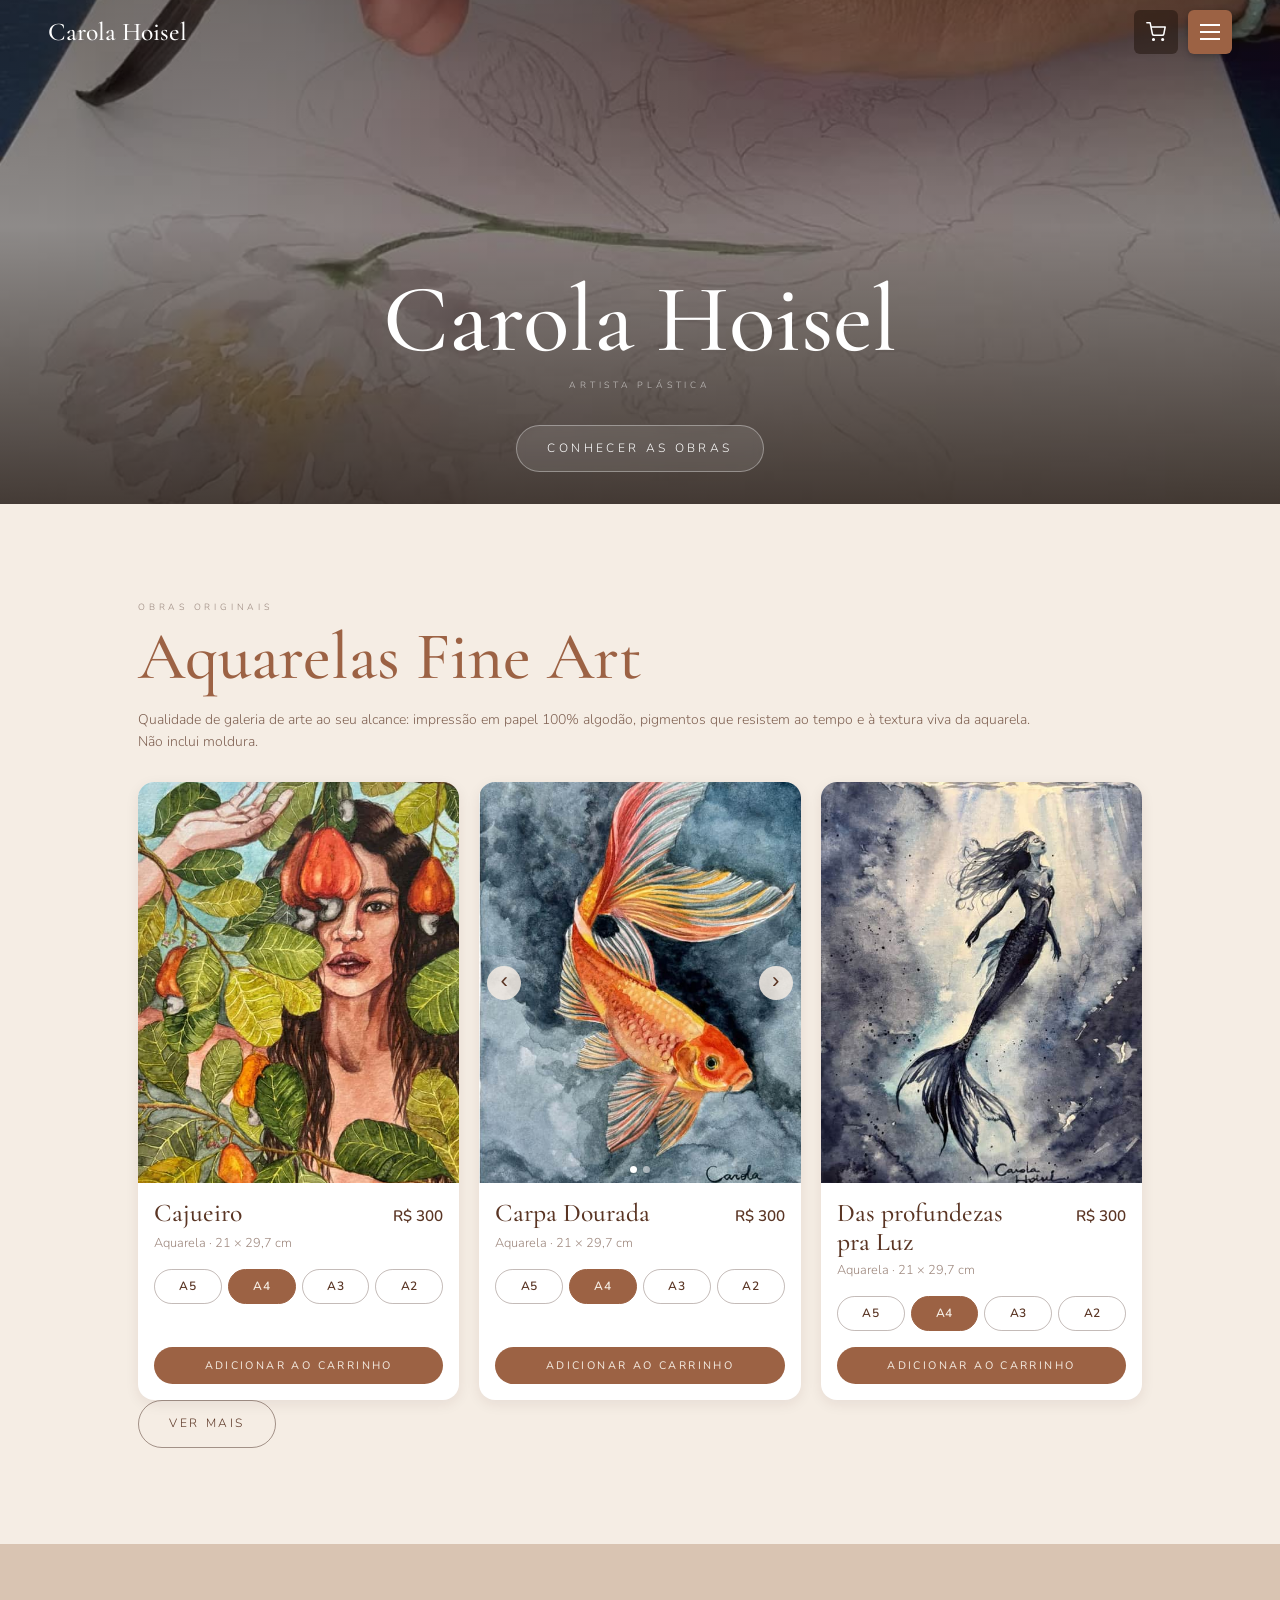
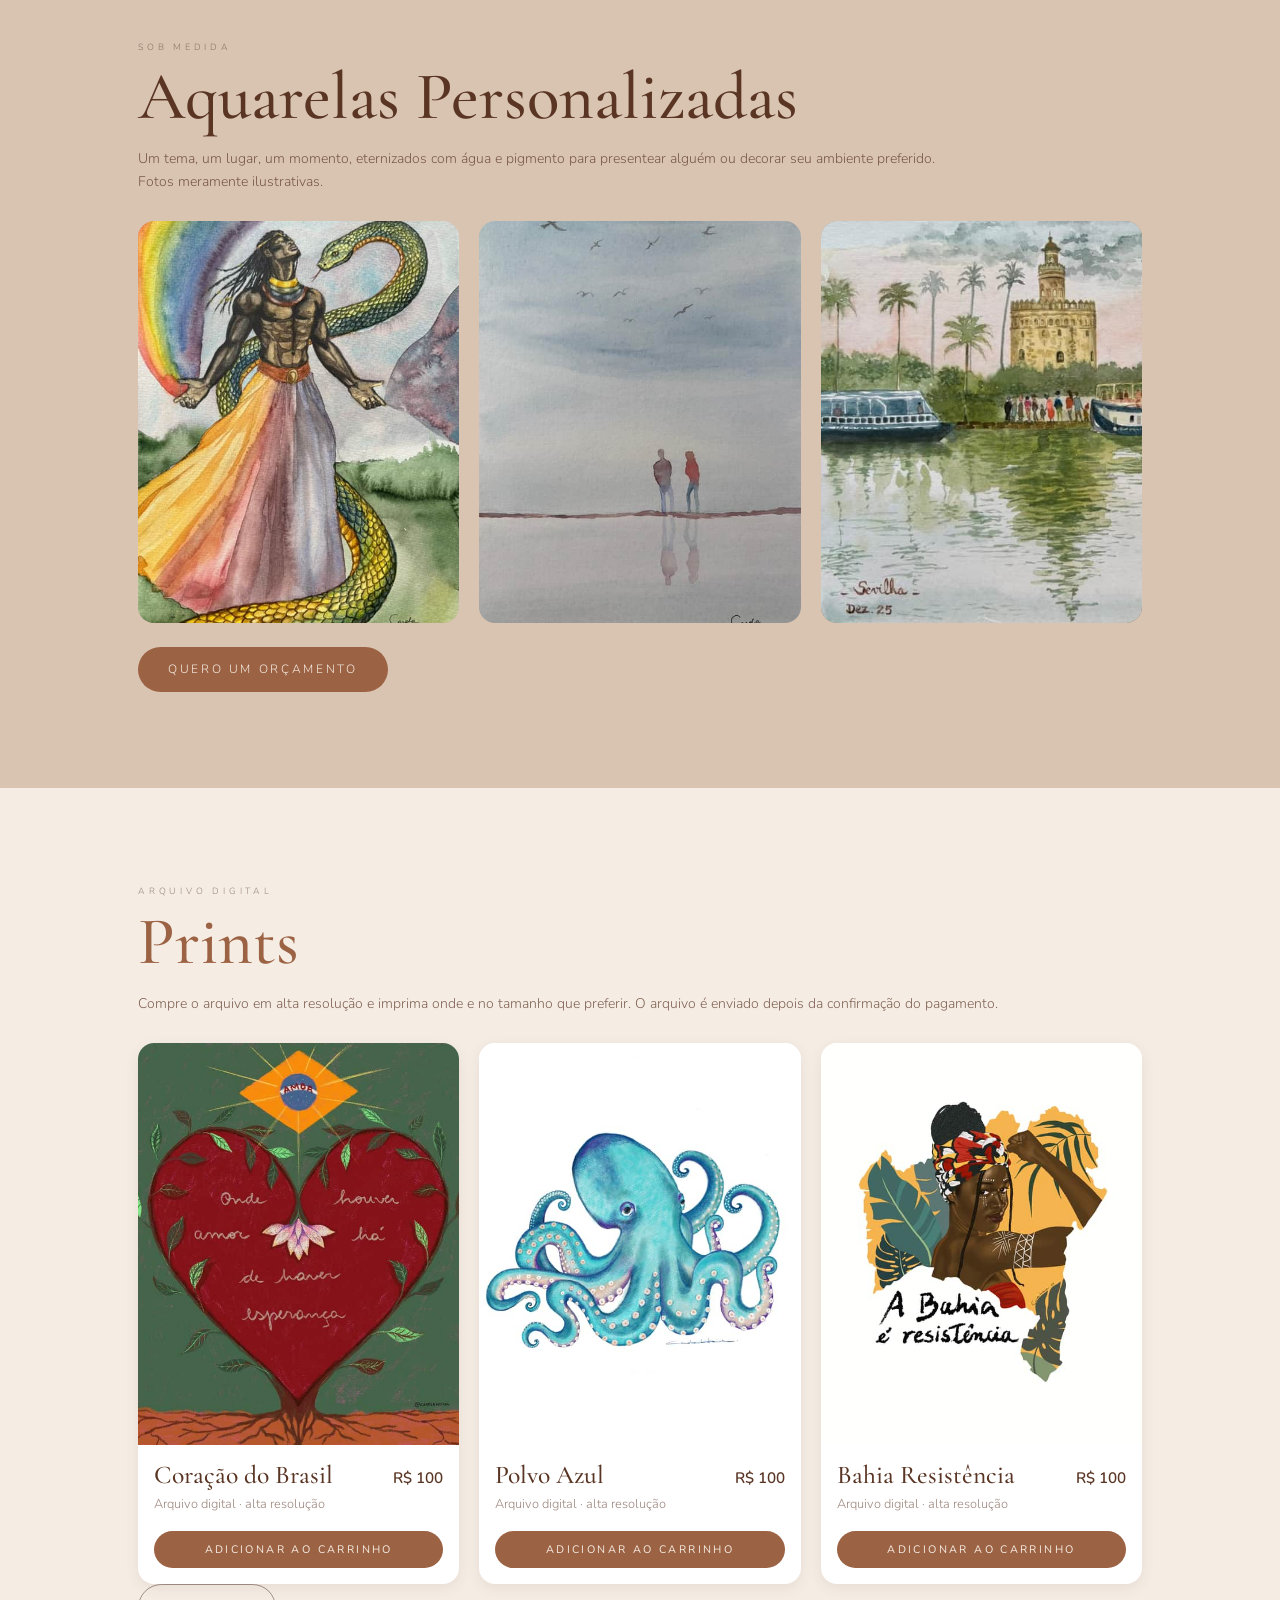
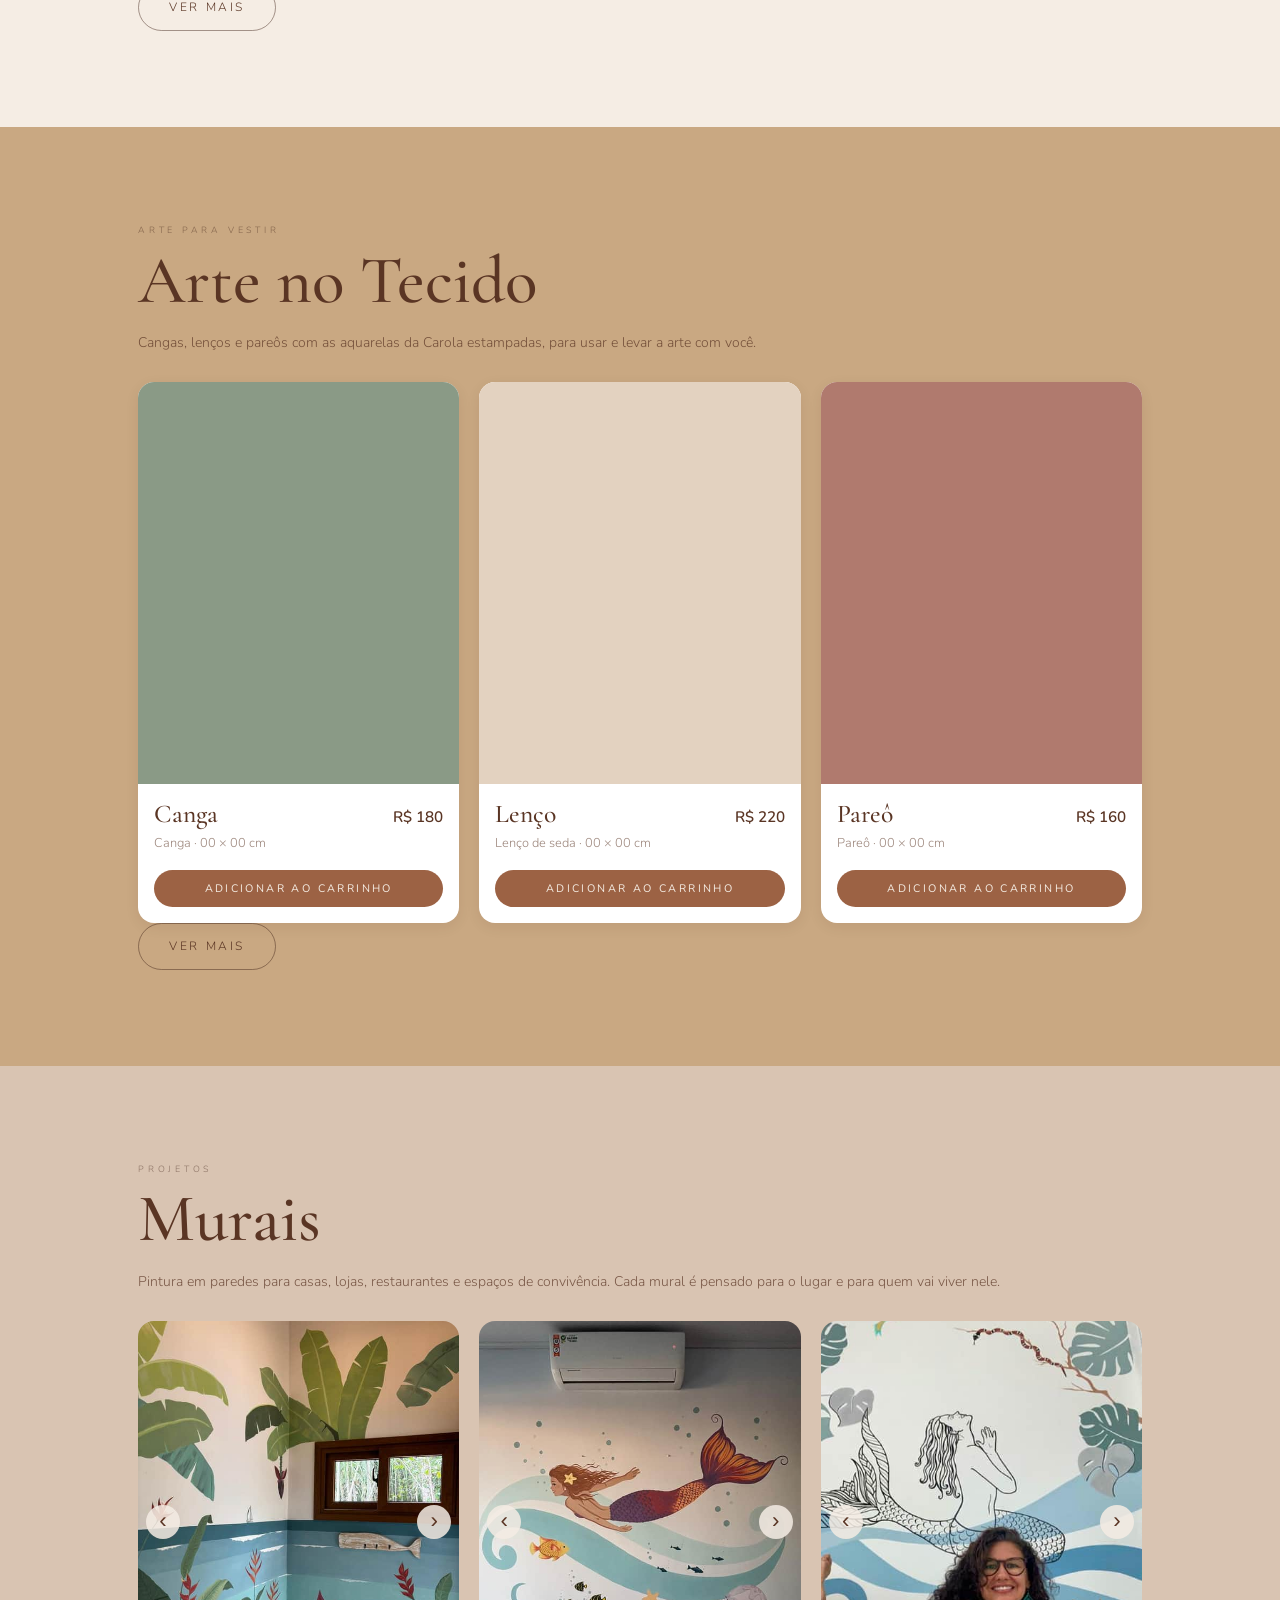
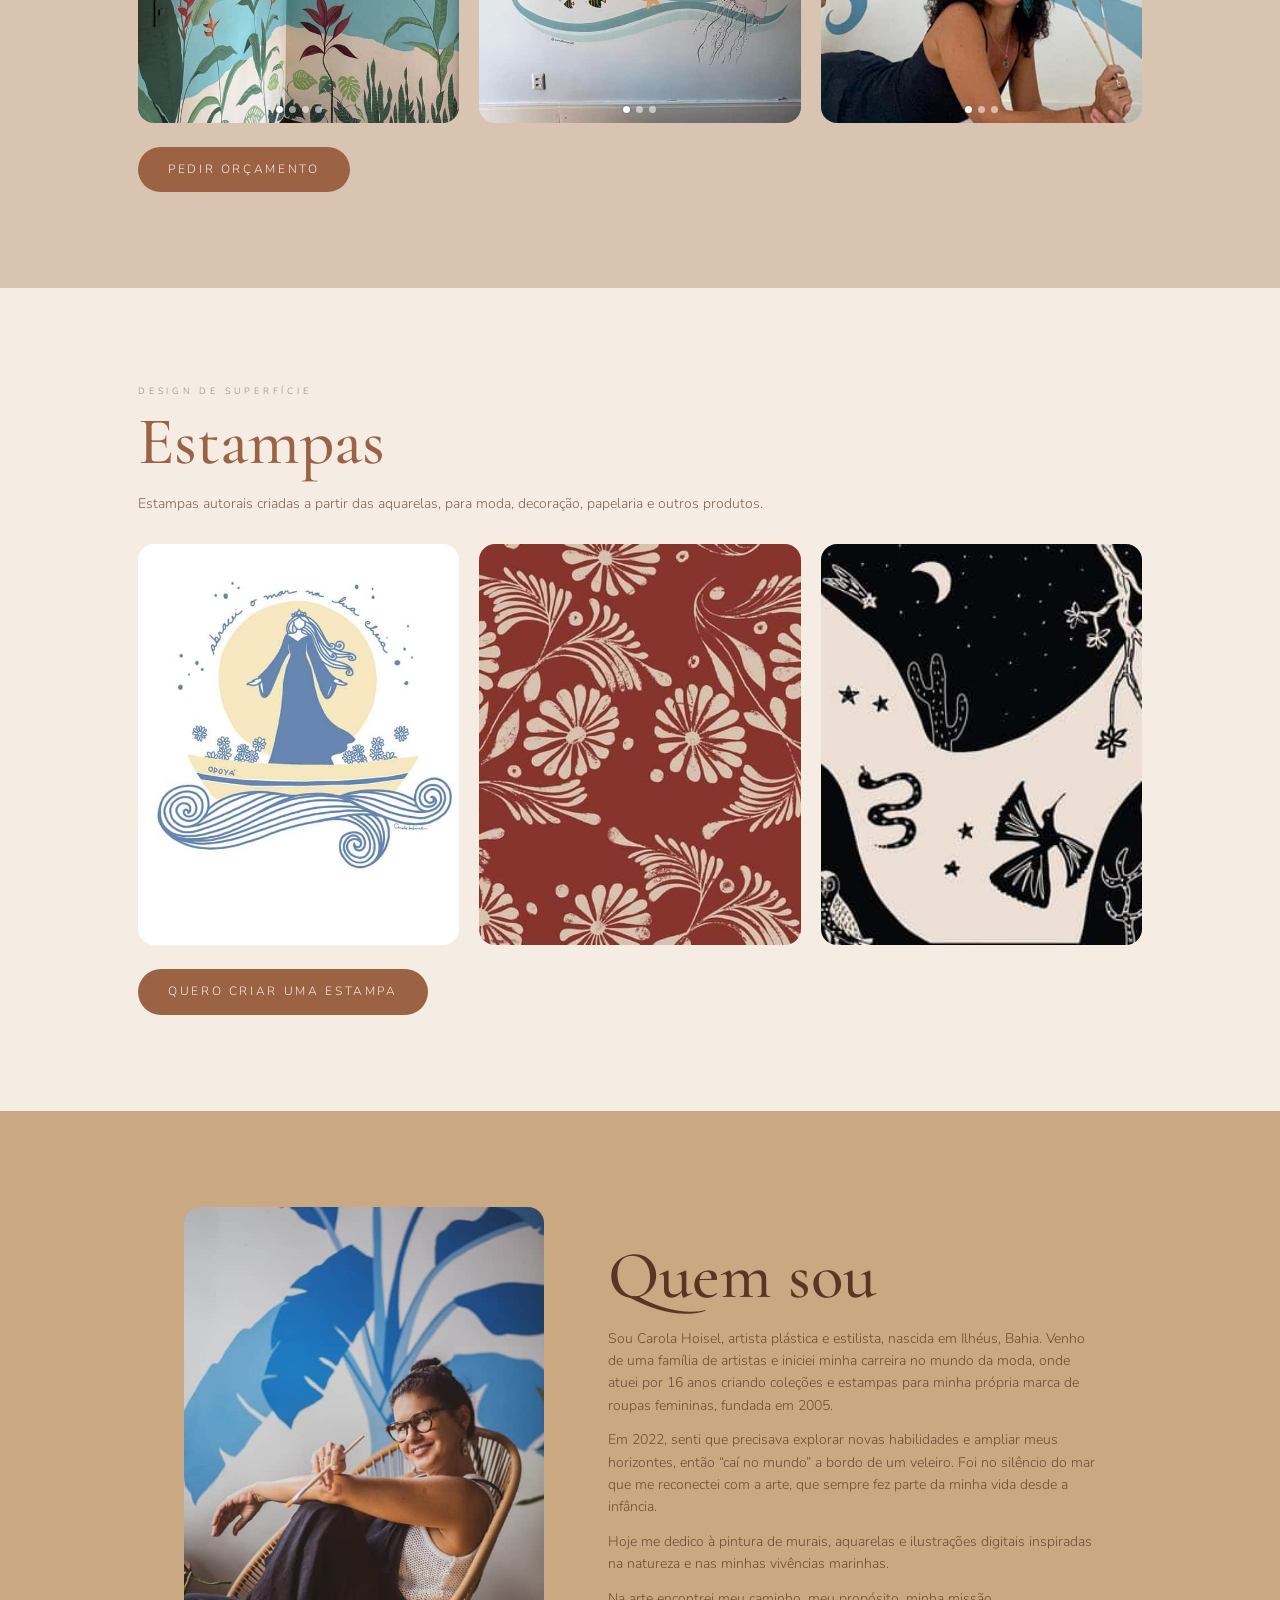
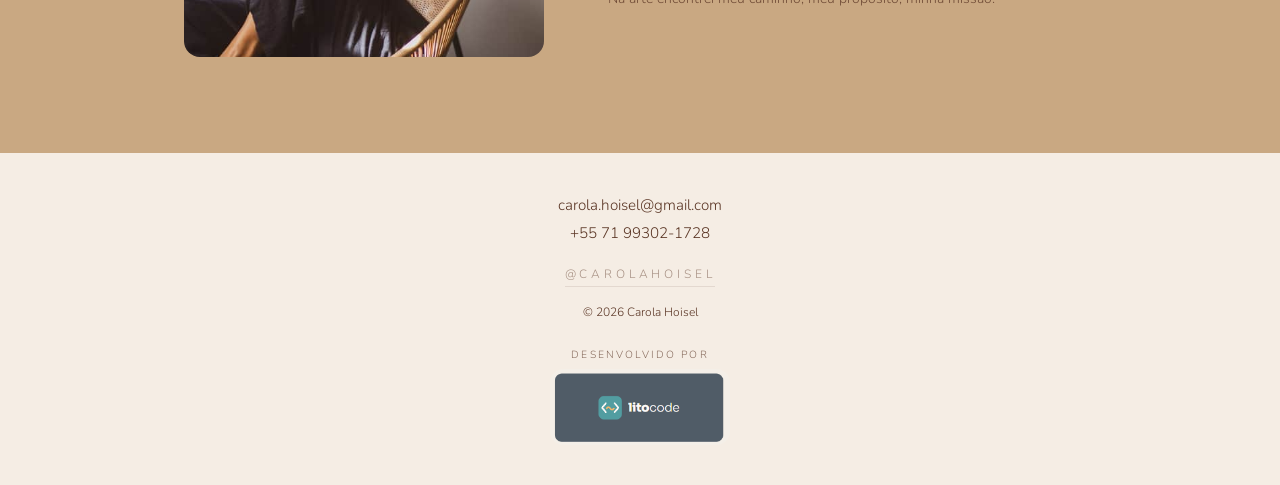
==== index.html @ 0b14793f "Vídeo dos murais amplia ao clicar Co-Authored-By: Claude Sonnet 5.5 <noreply@anthropic.com>" ====
<!doctype html>
<html lang="pt-BR">

<head>
  <meta charset="utf-8">
  <meta name="viewport" content="width=device-width, initial-scale=1">
  <title>Carola Hoisel — Artista</title>
  <meta name="description" content="Carola Hoisel, artista. Obras e arte sob medida.">
  <link rel="preconnect" href="https://fonts.googleapis.com">
  <link rel="preconnect" href="https://fonts.gstatic.com" crossorigin>
  <link
    href="https://fonts.googleapis.com/css2?family=Cormorant+Garamond:wght@400;500;600&family=Nunito:wght@300;400;600&display=swap"
    rel="stylesheet">
  <link rel="stylesheet" href="styles.css?v=91">
</head>

<body id="topo">

  <!-- HERO -->
  <section class="hero">
    <header class="header">
      <a href="#topo" class="brand">Carola Hoisel</a>
      <div class="header-actions">
        <button class="cart-btn" id="cartOpen" type="button" aria-label="Abrir carrinho">
          <svg viewBox="0 0 24 24" width="20" height="20" fill="none" stroke="currentColor" stroke-width="1.8"
            stroke-linecap="round" stroke-linejoin="round" aria-hidden="true">
            <circle cx="9" cy="21" r="1" />
            <circle cx="20" cy="21" r="1" />
            <path d="M1 1h4l2.68 13.39a2 2 0 0 0 2 1.61h9.72a2 2 0 0 0 2-1.61L23 6H6" />
          </svg>
          <span class="cart-count" id="cartCount" hidden>0</span>
        </button>
        <button class="burger" id="burger" aria-label="Abrir menu" aria-expanded="false" aria-controls="menu">
          <span></span><span></span><span></span>
        </button>
      </div>
      <nav class="menu" id="menu">
        <ul>
          <li><a href="#topo">Início</a></li>
          <li><a href="colecao.html?c=fine-art">Aquarelas Fine Art</a></li>
          <li><a href="orcamento.html">Aquarelas Personalizadas</a></li>
          <li><a href="colecao.html?c=prints">Prints</a></li>
          <li><a href="colecao.html?c=tecido">Arte no Tecido</a></li>
          <li><a href="colecao.html?c=murais">Murais</a></li>
          <li><a href="#estampas">Estampas</a></li>
          <li><a href="#quem-sou">Quem sou</a></li>
        </ul>
      </nav>
    </header>

    <!-- Troque por <img src="hero.jpg"> ou <video> (veja o README no script.js) -->
    <video class="hero-media ph" style="--c1:#c9a882;--c2:#8c6a4f" poster="hero-poster.jpg" autoplay muted loop
      playsinline preload="metadata" aria-hidden="true">
      <source src="hero.mp4" type="video/mp4">
    </video>
    <div class="hero-shade"></div>

    <div class="hero-copy">
      <h1 class="hero-title">Carola Hoisel</h1>
      <p class="eyebrow light">artista plástica</p>
      <a href="#fine-art" class="pill pill-glass">Conhecer as obras</a>
    </div>
  </section>

  <!-- AQUARELAS FINE ART -->
  <section id="fine-art" class="sec bg-creme">
    <div class="sec-text reveal">
      <p class="eyebrow">obras originais</p>
      <h2 class="siena">Aquarelas Fine Art</h2>
      <p>Qualidade de galeria de arte ao seu alcance: impressão em papel 100% algodão, pigmentos que resistem ao tempo e
        à
        textura viva da aquarela. </br> Não inclui moldura.</p>
    </div>
    <div class="shop" data-cat="fine-art" data-limit="3"></div>
    <div class="sec-cta reveal"><a class="pill pill-outline" href="colecao.html?c=fine-art">Ver mais</a></div>
  </section>

  <!-- AQUARELAS PERSONALIZADAS -->
  <section id="personalizadas" class="sec bg-peach">
    <div class="sec-text reveal">
      <p class="eyebrow">sob medida</p>
      <h2>Aquarelas Personalizadas</h2>
      <p>Um tema, um lugar, um momento, eternizados com água e pigmento para presentear alguém ou decorar seu ambiente
        preferido.</br> Fotos meramente ilustrativas.</p>
    </div>
    <div class="grid-gallery grid-3" data-count="3" data-colors="#b07a6e,#c9a882,#8a9a86"></div>
    <div class="sec-cta reveal"><a class="pill pill-dark" href="orcamento.html">Quero um orçamento</a>

    </div>
  </section>

  <!-- PRINTS -->
  <section id="prints" class="sec bg-creme">
    <div class="sec-text reveal">
      <p class="eyebrow">arquivo digital</p>
      <h2 class="siena">Prints</h2>
      <p>Compre o arquivo em alta resolução e imprima onde e no tamanho que preferir. O arquivo é enviado depois da
        confirmação do pagamento.</p>
    </div>
    <div class="shop" data-cat="prints" data-limit="3"></div>
    <div class="sec-cta reveal"><a class="pill pill-outline" href="colecao.html?c=prints">Ver mais</a></div>
  </section>

  <!-- ARTE NO TECIDO -->
  <section id="tecido" class="sec bg-areia">
    <div class="sec-text reveal">
      <p class="eyebrow">arte para vestir</p>
      <h2>Arte no Tecido</h2>
      <p>Cangas, lenços e pareôs com as aquarelas da Carola estampadas, para usar e levar a arte com você.</p>
    </div>
    <div class="shop" data-cat="tecido" data-limit="3"></div>
    <div class="sec-cta reveal"><a class="pill pill-outline" href="colecao.html?c=tecido">Ver mais</a></div>
  </section>

  <!-- MURAIS -->
  <section id="murais" class="sec bg-peach">
    <div class="sec-text reveal">
      <p class="eyebrow">projetos</p>
      <h2>Murais</h2>
      <p>Pintura em paredes para casas, lojas, restaurantes e espaços de convivência. Cada mural é pensado para o lugar
        e para quem vai viver nele.</p>
    </div>
    <div class="grid-gallery grid-3" data-count="3" data-colors="#8a9a86,#c9a882,#b07a6e"></div>
    <div class="sec-cta reveal"><a class="pill pill-dark" data-wa="Olá, Carola! Quero um orçamento para um mural.">Pedir
        orçamento</a>
    </div>
  </section>

  <!-- ESTAMPAS -->
  <section id="estampas" class="sec bg-creme">
    <div class="sec-text reveal">
      <p class="eyebrow">design de superfície</p>
      <h2 class="siena">Estampas</h2>
      <p>Estampas autorais criadas a partir das aquarelas, para moda, decoração, papelaria e outros produtos.</p>
    </div>
    <div class="grid-gallery grid-3" data-count="3" data-colors="#d9c4b2,#7d9a8c,#b07a6e"></div>
    <div class="sec-cta reveal"><a class="pill pill-siena" data-wa="Olá, Carola! Tenho interesse nas estampas.">Quero
        criar uma estampa</a>
    </div>
  </section>

  <!-- QUEM SOU -->
  <section id="quem-sou" class="sec bg-areia about">
    <div class="about-grid">
      <img class="about-photo reveal" src="PERFIL/carola-hoisel.jpg?v=2"
        alt="Carola Hoisel pintando, sentada numa cadeira de vime em frente a um mural azul" loading="lazy">
      <div class="reveal">
        <h2>Quem sou</h2>
        <p>Sou Carola Hoisel, artista plástica e estilista, nascida em Ilhéus, Bahia. Venho de uma família de artistas e
          iniciei minha carreira no mundo da moda, onde atuei por 16 anos criando coleções e estampas para minha própria
          marca de roupas femininas, fundada em 2005.</p>
        <p>Em 2022, senti que precisava explorar novas habilidades e ampliar meus horizontes, então “caí no mundo” a
          bordo de um veleiro. Foi no silêncio do mar que me reconectei com a arte, que sempre fez parte da minha vida
          desde a infância.</p>
        <p>Hoje me dedico à pintura de murais, aquarelas e ilustrações digitais inspiradas na natureza e nas minhas
          vivências marinhas.</p>
        <p>Na arte encontrei meu caminho, meu propósito, minha missão.</p>
      </div>
    </div>
  </section>

  <footer class="foot reveal">
    <div class="contact">
      <a href="mailto:carola.hoisel@gmail.com">carola.hoisel@gmail.com</a>
      <a href="https://wa.me/5571993021728" target="_blank" rel="noopener">+55 71 99302-1728</a>
    </div>
    <a class="insta" href="https://www.instagram.com/carolahoisel/" target="_blank" rel="noopener">@carolahoisel</a>
    <p>© <span id="year"></span> Carola Hoisel</p>
    <a class="credit" id="creditLink" href="#" target="_blank" rel="noopener"
      aria-label="Site desenvolvido por litocode">
      <span>Desenvolvido por</span>
      <img src="litocode.png" alt="litocode">
    </a>
  </footer>

  <!-- CARRINHO -->
  <div class="drawer-overlay" id="drawerOverlay" hidden></div>
  <aside class="drawer" id="drawer" aria-label="Carrinho de compras" aria-hidden="true">
    <div class="drawer-head">
      <h3>Seu carrinho</h3>
      <button type="button" class="drawer-close" id="cartClose" aria-label="Fechar carrinho">×</button>
    </div>
    <p class="drawer-empty" id="cartEmpty">Seu carrinho está vazio. Escolha uma obra para começar.</p>
    <ul class="drawer-items" id="cartItems"></ul>
    <div class="drawer-foot" id="cartFoot">
      <div class="frete" id="freteBox">
        <label for="cep">CEP para calcular o frete</label>
        <div class="frete-row">
          <input id="cep" inputmode="numeric" maxlength="9" placeholder="00000-000" autocomplete="postal-code">
          <button type="button" class="size" id="cepBtn">Calcular</button>
        </div>
        <p class="frete-msg" id="freteMsg" aria-live="polite"></p>
        <div class="frete-opcoes" id="freteOpcoes"></div>
      </div>
      <div class="email-box" id="emailBox" hidden>
        <label for="emailCliente">E-mail para receber o arquivo dos prints</label>
        <input id="emailCliente" type="email" inputmode="email" autocomplete="email" placeholder="seuemail@exemplo.com">
        <p class="frete-msg" id="emailMsg" aria-live="polite"></p>
      </div>
      <div class="drawer-line"><span>Subtotal</span><span id="cartSub">R$ 0</span></div>
      <div class="drawer-line"><span>Frete</span><span id="cartFrete">—</span></div>
      <div class="drawer-total"><span>Total</span><strong id="cartTotal">R$ 0</strong></div>
      <button type="button" class="pill pill-siena drawer-checkout" id="checkout">Pague no Pix</button>
    </div>
    <div class="pagamento" id="pagamento" hidden>
      <button type="button" class="pag-voltar" id="pagVoltar">← Voltar ao carrinho</button>
      <h3>Pagamento por Pix</h3>
      <p class="pag-total">Valor a pagar <strong id="pagTotal"></strong></p>
      <div class="pag-qr" id="pagQr" aria-label="QR Code do Pix"></div>
      <p class="pag-sub">Ou use o Pix copia e cola</p>
      <textarea id="pagCodigo" rows="4" readonly></textarea>
      <button type="button" class="pill pill-dark" id="pagCopiar">Copiar código Pix</button>
      <p class="pag-sub" id="pagEmail" hidden></p>
      <p class="pag-sub">Depois de pagar, envie o comprovante para a Carola. Pedido <strong id="pagPedido"></strong></p>
      <a class="pill pill-siena" id="pagWhats" target="_blank" rel="noopener">Enviar comprovante pelo WhatsApp</a>
    </div>
  </aside>

  <script src="qrcode.js"></script>
  <script src="script.js?v=91"></script>
</body>

</html>
---- styles.css ----
:root {
  --areia: #c9a882;
  --creme: #f5ede4;
  --peach: #d9c4b2;
  --siena: #9c6244;
  --botao: var(--siena); /* cor dos botões escuros e das opções selecionadas */
  --terra: #5a3524; /* cor dos textos: marrom escuro (antes era quase preto) */
  --cabecalho: #8c6a4f; /* marrom do cabeçalho das páginas internas, igual ao da página principal */
  --dark: #241610;
  --display: "Cormorant Garamond", Georgia, serif;
  --sans: "Nunito", system-ui, sans-serif;
  --ease: cubic-bezier(.22, 1, .36, 1);
}
* { box-sizing: border-box; margin: 0; }
html { scroll-behavior: smooth; }
body { font-family: var(--sans); font-weight: 300; color: var(--terra); background: var(--creme); line-height: 1.6; -webkit-font-smoothing: antialiased; }
a { color: inherit; text-decoration: none; }
h1, h2 { font-family: var(--display); font-weight: 500; line-height: 1.05; }
h2 { font-size: clamp(2.8rem, 6vw, 4.2rem); margin-bottom: 16px; }

/* placeholders de imagem */
.ph { background: linear-gradient(145deg, var(--c1, #b9976f), var(--c2, #8c6a4f)); }
img.ph { object-fit: cover; }

/* hero */
.hero { position: relative; min-height: 56vh; color: #fff; overflow: hidden; display: flex; }
.hero-media { position: absolute; inset: 0; width: 100%; height: 100%; object-fit: cover; }
.hero-shade { position: absolute; inset: 0; background: linear-gradient(180deg, rgba(30,18,10,.5) 0%, rgba(30,18,10,.34) 45%, rgba(30,18,10,.78) 100%); }
.hero-copy { position: absolute; inset: auto 0 0 0; padding-bottom: 32px; display: flex; flex-direction: column; align-items: center; text-align: center; }
.hero-title { font-size: clamp(3.2rem, 9vw, 6rem); margin-bottom: 8px; }

.header { position: absolute; inset: 0 0 auto 0; z-index: 50; display: flex; align-items: center; justify-content: space-between; flex-wrap: wrap; padding: 8px 20px 0; }
.brand { font-family: var(--display); font-size: 1.6rem; font-weight: 500; }
.burger { width: 44px; height: 44px; border: 0; border-radius: 6px; background: var(--siena); display: grid; place-content: center; gap: 5px; cursor: pointer; box-shadow: 0 2px 6px rgba(0,0,0,.25); }
.burger span { display: block; width: 20px; height: 2px; background: #fff; transition: transform .3s, opacity .3s; }
.burger[aria-expanded="true"] span:nth-child(1) { transform: translateY(7px) rotate(45deg); }
.burger[aria-expanded="true"] span:nth-child(2) { opacity: 0; }
.burger[aria-expanded="true"] span:nth-child(3) { transform: translateY(-7px) rotate(-45deg); }
.menu { flex-basis: 100%; max-height: 0; overflow: hidden; transition: max-height .5s var(--ease); background: rgba(36,22,16,.95); margin: 16px -20px 0; backdrop-filter: blur(6px); }
.menu.open { max-height: 420px; }
.menu ul { list-style: none; padding: 16px 20px; display: flex; flex-direction: column; gap: 4px; }
.menu a { display: block; padding: 10px 0; font-size: .85rem; text-transform: uppercase; letter-spacing: .18em; color: var(--creme); transition: color .2s; }
.menu a:hover { color: var(--areia); }

.eyebrow { font-size: 9px; text-transform: uppercase; letter-spacing: .42em; color: rgba(61,31,21,.5); margin-bottom: 8px; }
.eyebrow.light { color: rgba(255,255,255,.65); margin-bottom: 32px; }
.sec .eyebrow.light { color: rgba(245,237,228,.5); margin-bottom: 8px; }

/* botões */
.pill { display: inline-block; cursor: pointer; border-radius: 999px; padding: 13px 30px; font-size: .75rem; text-transform: uppercase; letter-spacing: .22em; transition: opacity .2s, background .2s; }
.pill:hover { opacity: .85; }
.pill-glass { border: 1px solid rgba(255,255,255,.35); background: rgba(255,255,255,.1); backdrop-filter: blur(4px); letter-spacing: .28em; }
.pill-glass:hover { background: rgba(255,255,255,.2); opacity: 1; }
.pill-dark { background: var(--botao); color: var(--creme); }
.pill-siena { background: var(--siena); color: var(--creme); }
.pill-cream { background: var(--creme); color: var(--terra); }

/* seções */
.sec { padding: 64px 0; }
.sec-text, .sec-cta, .feature, .price-row { padding: 0 24px; max-width: 760px; margin: 0 auto; }
.sec-text { margin-bottom: 28px; }
.sec-text p:last-child { font-size: 14px; opacity: .75; }
.sec-cta { padding-top: 8px; }
.bg-areia { background: var(--areia); }
.bg-creme { background: var(--creme); }
.bg-peach { background: var(--peach); }
.bg-dark { background: var(--dark); color: var(--creme); }
.on-dark { color: var(--creme); }
.on-dark-p { color: var(--creme); }
.siena { color: var(--siena); }

/* galerias com rolagem horizontal */
.gallery { display: flex; gap: 12px; overflow-x: auto; padding: 0 24px 24px; scroll-snap-type: x mandatory; scrollbar-width: none; }
.gallery::-webkit-scrollbar { display: none; }
.gallery > * { flex: none; border-radius: 16px; scroll-snap-align: start; width: min(var(--w), 420px); height: var(--h); }

/* destaque */
.feature-img { width: min(72vw, 280px); aspect-ratio: 3/4; border-radius: 16px; margin: 0 auto 32px; box-shadow: 0 10px 24px rgba(0,0,0,.18); }
.feature p:last-child { font-size: 14px; opacity: .7; }
.price-row { display: flex; align-items: center; justify-content: space-between; margin-top: 24px; padding-top: 20px; border-top: 1px solid rgba(61,31,21,.1); }
.price { font-family: var(--display); font-size: 2rem; font-weight: 500; line-height: 1; }

/* quem sou */
.about-grid { max-width: 960px; margin: 0 auto; padding: 0 24px; display: grid; gap: 32px; align-items: center; }
.about-photo { aspect-ratio: 4/5; border-radius: 16px; max-width: 360px; width: 100%; }
.about p { font-size: 14px; margin-bottom: 12px; opacity: .8; }

.foot { text-align: center; padding: 40px 24px; background: var(--creme); font-size: .75rem; }
.contact { display: flex; flex-direction: column; gap: 4px; margin-bottom: 20px; font-size: .95rem; }
.contact a:hover { color: var(--siena); }
.credit { display: inline-flex; flex-direction: column; align-items: center; gap: 6px; margin-top: 24px; font-size: .65rem; text-transform: uppercase; letter-spacing: .2em; opacity: .7; transition: opacity .2s; }
.credit:hover { opacity: 1; }
.credit img { width: 180px; height: auto; border-radius: 14px; }
.insta { display: inline-block; text-transform: uppercase; letter-spacing: .32em; font-size: .75rem; opacity: .5; border-bottom: 1px solid rgba(61,31,21,.2); padding-bottom: 2px; margin-bottom: 16px; }
.insta:hover { opacity: .8; }

/* animação de entrada */
.reveal { opacity: 0; transform: translateY(42px); transition: opacity .8s var(--ease), transform .8s var(--ease); }
.reveal.in { opacity: 1; transform: none; }
@media (prefers-reduced-motion: reduce) { .reveal { opacity: 1; transform: none; transition: none; } html { scroll-behavior: auto; } }

@media (min-width: 800px) {
  .header { padding: 10px 48px 0; }
  .menu { margin: 16px -48px 0; }
  .menu ul { padding: 16px 48px; }
  .sec { padding: 96px 0; }
  .sec-text, .sec-cta, .feature, .price-row { max-width: 1100px; padding: 0 48px; }
  .gallery { padding: 0 48px 24px; }
  .gallery > * { width: 360px; }
  .about-grid { grid-template-columns: 360px 1fr; gap: 64px; }
}

/* carrinho */
.header-actions { display: flex; align-items: center; gap: 10px; }
.cart-btn { position: relative; width: 44px; height: 44px; border: 0; border-radius: 6px; background: rgba(36,22,16,.55); color: #fff; display: grid; place-items: center; cursor: pointer; backdrop-filter: blur(4px); }
.cart-count { position: absolute; top: -6px; right: -6px; min-width: 20px; height: 20px; padding: 0 5px; border-radius: 999px; background: var(--siena); color: #fff; font-size: .7rem; font-weight: 600; display: grid; place-items: center; }
.cart-count[hidden] { display: none; }

.shop { display: grid; grid-template-columns: 1fr; gap: 20px; padding: 0 24px; max-width: 1100px; margin: 0 auto; }
.product { background: #fff; border-radius: 16px; overflow: hidden; box-shadow: 0 4px 14px rgba(61,31,21,.08); display: flex; flex-direction: column; }
.product-img { width: 100%; aspect-ratio: 1; object-fit: cover; display: block; }
.product-info { padding: 16px; display: flex; flex-direction: column; gap: 4px; flex: 1; }
.product-row { display: flex; justify-content: space-between; align-items: baseline; gap: 8px; }
.product h3 { font-family: var(--display); font-weight: 500; font-size: 1.6rem; line-height: 1.1; }
.product-price { font-weight: 600; font-size: .95rem; }
.product-tech { font-size: .8rem; opacity: .6; margin-bottom: 12px; }
.product-btn { margin-top: auto; width: 100%; padding: 11px 16px; font-size: .68rem; }
.pill-line { background: transparent; border: 1px solid rgba(61,31,21,.35); color: var(--terra); cursor: default; }
.pill-line:hover { opacity: 1; }
button.pill { border: 0; font-family: inherit; }
button.pill-line { border: 1px solid rgba(61,31,21,.35); }

.drawer-overlay { position: fixed; inset: 0; background: rgba(36,22,16,.5); z-index: 90; }
.drawer-overlay[hidden] { display: none; }
.drawer { position: fixed; top: 0; right: 0; bottom: 0; width: min(400px, 100vw); background: var(--creme); z-index: 100; padding: 24px; display: flex; flex-direction: column; transform: translateX(100%); visibility: hidden; transition: transform .4s var(--ease), visibility .4s; box-shadow: -8px 0 30px rgba(0,0,0,.2); }
.drawer.open { transform: none; visibility: visible; }
.drawer-head { display: flex; justify-content: space-between; align-items: center; margin-bottom: 16px; }
.drawer-head h3 { font-family: var(--display); font-weight: 500; font-size: 2rem; }
.drawer-close { border: 0; background: none; font-size: 2rem; line-height: 1; cursor: pointer; color: var(--terra); }
.drawer-empty { font-size: .9rem; opacity: .7; }
.drawer-items { list-style: none; padding: 0; flex: 1; overflow-y: auto; display: flex; flex-direction: column; gap: 14px; }
.drawer-items li { display: grid; grid-template-columns: 64px 1fr auto; gap: 12px; align-items: center; }
.drawer-thumb { width: 64px; height: 64px; border-radius: 10px; object-fit: cover; }
.drawer-items div { display: flex; flex-direction: column; font-size: .85rem; line-height: 1.35; }
.drawer-items div span { opacity: .65; }
.drawer-items button { border: 0; background: none; cursor: pointer; font-size: 1.4rem; color: var(--terra); opacity: .6; }
.drawer-items button:hover { opacity: 1; }
.drawer-foot { border-top: 1px solid rgba(61,31,21,.15); padding-top: 16px; }
.drawer-foot[hidden], .drawer-empty[hidden] { display: none; }
.drawer-total { display: flex; justify-content: space-between; font-size: 1.1rem; margin-bottom: 8px; }
.drawer-note { font-size: .75rem; opacity: .6; margin-bottom: 16px; }
.drawer-checkout { width: 100%; }
.no-scroll { overflow: hidden; }

@media (min-width: 600px) { .shop { grid-template-columns: repeat(2, 1fr); } }
@media (min-width: 900px) { .shop { grid-template-columns: repeat(3, 1fr); padding: 0 48px; } }

/* página de coleção e "ver mais" */
.header-solid { position: relative; background: var(--cabecalho); color: #fff; padding-bottom: 8px; }
.header-solid .menu { margin-bottom: 0; }
.colecao { background: var(--creme); min-height: 70vh; padding-top: 48px; }
.back { display: inline-block; margin-bottom: 24px; font-size: .75rem; text-transform: uppercase; letter-spacing: .2em; opacity: .6; }
.back:hover { opacity: 1; }
.sec-cta { display: flex; flex-wrap: wrap; gap: 12px; }
.pill-outline { border: 1px solid rgba(61,31,21,.45); color: var(--terra); background: transparent; }
.pill-outline:hover { background: var(--botao); color: var(--creme); opacity: 1; }
.shop[hidden], .grid-gallery[hidden], .sec-cta[hidden] { display: none; }
.grid-gallery { display: grid; grid-template-columns: repeat(2, 1fr); gap: 12px; padding: 0 24px 32px; max-width: 1100px; margin: 0 auto; }
.grid-gallery > * { aspect-ratio: 4/5; border-radius: 16px; width: 100%; object-fit: cover; }
.colecao .shop { padding-bottom: 32px; }
@media (min-width: 800px) { .grid-gallery { grid-template-columns: repeat(3, 1fr); padding: 0 48px 32px; } }
.product-img { aspect-ratio: 4/5; }
.grid-gallery.grid-3 { grid-template-columns: 1fr; gap: 20px; padding-bottom: 24px; }
@media (min-width: 600px) { .grid-gallery.grid-3 { grid-template-columns: repeat(2, 1fr); } }
@media (min-width: 900px) { .grid-gallery.grid-3 { grid-template-columns: repeat(3, 1fr); } }

/* seletor de tamanho */
.sizes { display: flex; gap: 6px; margin-bottom: 12px; }
.size { flex: 1; font: inherit; font-size: .75rem; font-weight: 600; letter-spacing: .05em; padding: 7px 0; border-radius: 999px; border: 1px solid rgba(61,31,21,.3); background: transparent; color: var(--terra); cursor: pointer; transition: background .2s, color .2s; }
.size:hover { border-color: var(--botao); }
.size.on { background: var(--botao); color: var(--creme); border-color: var(--botao); }

/* ampliar imagem */
img.product-img, .gallery img, .grid-gallery img { cursor: zoom-in; }
.lightbox { position: fixed; inset: 0; z-index: 200; background: rgba(36,22,16,.93); display: flex; flex-direction: column; align-items: center; justify-content: center; padding: 24px; gap: 12px; cursor: zoom-out; }
.lightbox[hidden] { display: none; }
.lightbox img, .lightbox video { max-width: 94vw; max-height: 84vh; object-fit: contain; border-radius: 6px; cursor: default; box-shadow: 0 10px 40px rgba(0,0,0,.4); }
.lightbox-cap { color: var(--creme); font-family: var(--display); font-size: 1.3rem; text-align: center; }
.lightbox-close { position: absolute; top: 12px; right: 18px; border: 0; background: none; color: #fff; font-size: 2.4rem; line-height: 1; cursor: pointer; }

/* imagens: sem arrastar, selecionar nem menu de toque longo */
img { -webkit-user-drag: none; user-select: none; -webkit-user-select: none; -webkit-touch-callout: none; }

/* efeito ao passar o mouse: imagem aumenta 5% */
@media (hover: hover) {
  .product-img, .grid-gallery > .reveal.in { transition: transform .4s var(--ease); }
  .product-img:hover { transform: scale(1.05); }
  .grid-gallery > .reveal.in { position: relative; }
  .grid-gallery > .reveal.in:hover { transform: scale(1.05); z-index: 2; }
}

/* carrossel de fotos da obra */
.slider { position: relative; }
.slides { display: flex; overflow-x: auto; scroll-snap-type: x mandatory; scrollbar-width: none; }
.slides::-webkit-scrollbar { display: none; }
.slides .product-img { flex: 0 0 100%; scroll-snap-align: start; object-fit: cover; }
.slide-btn { position: absolute; top: 50%; transform: translateY(-50%); width: 34px; height: 34px; border: 0; border-radius: 50%; background: rgba(245,237,228,.85); color: var(--terra); font-size: 1.4rem; line-height: 1; cursor: pointer; display: grid; place-items: center; padding: 0 0 3px; }
.slide-btn.prev { left: 8px; }
.slide-btn.next { right: 8px; }
.slide-btn:hover { background: var(--creme); }
.dots { position: absolute; bottom: 10px; left: 0; right: 0; display: flex; justify-content: center; gap: 6px; pointer-events: none; }
.dots span { width: 7px; height: 7px; border-radius: 50%; background: rgba(255,255,255,.55); }
.dots span.on { background: #fff; box-shadow: 0 0 2px rgba(0,0,0,.4); }
.slides .product-img:hover { transform: none; }

/* carrossel: o conjunto de fotos aumenta 5% (o .slider corta o excesso, sem criar barra de rolagem) */
.slider { overflow: hidden; }
@media (hover: hover) {
  .slides { transition: transform .4s var(--ease); }
  .slider:hover .slides { transform: scale(1.05); }
}

/* frete no carrinho */
.frete { margin-bottom: 14px; }
.frete[hidden] { display: none; }
.frete label { display: block; font-size: .78rem; opacity: .7; margin-bottom: 6px; }
.frete-row { display: flex; gap: 8px; }
.frete-row input { flex: 1; min-width: 0; font: inherit; font-size: .9rem; padding: 9px 12px; border-radius: 999px; border: 1px solid rgba(61,31,21,.3); background: #fff; color: var(--terra); }
.frete-row .size { flex: none; padding: 0 16px; }
.frete-msg { font-size: .78rem; margin-top: 6px; min-height: 1em; opacity: .75; }
.drawer-line { display: flex; justify-content: space-between; font-size: .9rem; margin-bottom: 6px; }
.frete-opcoes { display: flex; flex-direction: column; gap: 6px; margin-top: 8px; }
.opcao { display: grid; grid-template-columns: auto 1fr auto; align-items: center; gap: 8px; padding: 9px 12px; border: 1px solid rgba(61,31,21,.25); border-radius: 12px; font-size: .82rem; cursor: pointer; }
.opcao.on { border-color: var(--botao); background: rgba(156,98,68,.08); }
.opcao input { accent-color: var(--siena); margin: 0; }
.opcao span:last-child { font-weight: 600; }

/* página de orçamento (como funciona) */
.passos { list-style: none; padding: 0 24px; margin: 0 auto 40px; max-width: 760px; display: flex; flex-direction: column; gap: 22px; }
.passos li { display: grid; grid-template-columns: 44px 1fr; gap: 16px; align-items: start; }
.passo-n { width: 44px; height: 44px; border-radius: 50%; background: var(--siena); color: var(--creme); font-family: var(--display); font-size: 1.5rem; display: grid; place-items: center; }
.passos h3 { font-family: var(--display); font-weight: 500; font-size: 1.6rem; line-height: 1.1; margin-bottom: 4px; }
.passos p { font-size: .92rem; opacity: .8; }
.dicas { max-width: 760px; margin: 0 auto 36px; padding: 20px 24px; background: var(--peach); border-radius: 16px; }
.dicas h3 { font-family: var(--display); font-weight: 500; font-size: 1.6rem; margin-bottom: 8px; }
.dicas ul { margin: 0; padding-left: 20px; font-size: .92rem; display: grid; gap: 4px; }
@media (min-width: 800px) { .passos, .dicas { padding-left: 48px; padding-right: 48px; } .dicas { margin-left: auto; margin-right: auto; } }

#orcamento .sec-cta { justify-content: center; }

/* simulador de valor de referência */
.config { max-width: 760px; margin: 0 auto 32px; padding: 24px; background: #fff; border-radius: 16px; box-shadow: 0 4px 14px rgba(61,31,21,.08); }
.config h3 { font-family: var(--display); font-weight: 500; font-size: 1.8rem; line-height: 1.1; }
.config-sub { font-size: .88rem; opacity: .7; margin: 4px 0 16px; }
.config-grupo { margin-bottom: 16px; }
.config-grupo p { font-size: .75rem; text-transform: uppercase; letter-spacing: .18em; opacity: .6; margin-bottom: 8px; }
.config .sizes { flex-wrap: wrap; margin-bottom: 0; }
.config .size { flex: 1 1 auto; padding: 9px 16px; }
.config-result { display: flex; justify-content: space-between; align-items: baseline; padding-top: 16px; border-top: 1px solid rgba(61,31,21,.15); }
.config-result strong { font-family: var(--display); font-weight: 500; font-size: 2.2rem; line-height: 1; color: var(--siena); }
.config-nota { font-size: .78rem; opacity: .6; margin-top: 8px; }
@media (min-width: 800px) { .config { margin-left: auto; margin-right: auto; } }

.colecao .voltar { justify-content: center; padding-top: 24px; padding-bottom: 8px; }

/* cada passo do orçamento ganha uma mancha de aquarela de uma cor */
.passos { gap: 38px; }
.passos li { position: relative; isolation: isolate; padding: 24px 28px; }
.passos li::before { content: ""; position: absolute; inset: -12px -14px; z-index: -1; background: var(--mancha) center / 100% 100% no-repeat; }
.passos li:nth-child(1) { --mancha: url("data:image/svg+xml,%3Csvg%20xmlns%3D%27http%3A%2F%2Fwww.w3.org%2F2000%2Fsvg%27%20viewBox%3D%270%200%20400%20170%27%20preserveAspectRatio%3D%27none%27%3E%3Cfilter%20id%3D%27f%27%20x%3D%27-10%25%27%20y%3D%27-10%25%27%20width%3D%27120%25%27%20height%3D%27120%25%27%3E%3CfeTurbulence%20type%3D%27fractalNoise%27%20baseFrequency%3D%270.035%27%20numOctaves%3D%273%27%20seed%3D%273%27%20result%3D%27n%27%2F%3E%3CfeDisplacementMap%20in%3D%27SourceGraphic%27%20in2%3D%27n%27%20scale%3D%2716%27%2F%3E%3CfeGaussianBlur%20stdDeviation%3D%270.7%27%2F%3E%3C%2Ffilter%3E%3Cg%20filter%3D%27url(%23f)%27%3E%3Cpath%20d%3D%27M30%2060%20C20%2020%2090%2010%20160%2022%20C240%206%20340%2014%20372%2050%20C392%2090%20372%20130%20330%20140%20C260%20154%20170%20150%20100%20144%20C50%20140%2040%20100%2030%2060%20Z%27%20fill%3D%27%23e8b49a%27%20fill-opacity%3D%27.62%27%20stroke%3D%27%23c9805f%27%20stroke-opacity%3D%27.35%27%20stroke-width%3D%272%27%2F%3E%3Cpath%20d%3D%27M24%2080%20C18%2040%2070%2018%20140%2020%20C220%2012%20300%2020%20360%2038%20C396%2060%20384%20110%20356%20134%20C300%20156%20200%20142%20120%20148%20C60%20152%2028%20120%2024%2080%20Z%27%20fill%3D%27%23c9805f%27%20fill-opacity%3D%27.14%27%20transform%3D%27translate(16%2014)%20scale(.92)%27%2F%3E%3C%2Fg%3E%3C%2Fsvg%3E"); }
.passos li:nth-child(2) { --mancha: url("data:image/svg+xml,%3Csvg%20xmlns%3D%27http%3A%2F%2Fwww.w3.org%2F2000%2Fsvg%27%20viewBox%3D%270%200%20400%20170%27%20preserveAspectRatio%3D%27none%27%3E%3Cfilter%20id%3D%27f%27%20x%3D%27-10%25%27%20y%3D%27-10%25%27%20width%3D%27120%25%27%20height%3D%27120%25%27%3E%3CfeTurbulence%20type%3D%27fractalNoise%27%20baseFrequency%3D%270.035%27%20numOctaves%3D%273%27%20seed%3D%2710%27%20result%3D%27n%27%2F%3E%3CfeDisplacementMap%20in%3D%27SourceGraphic%27%20in2%3D%27n%27%20scale%3D%2716%27%2F%3E%3CfeGaussianBlur%20stdDeviation%3D%270.7%27%2F%3E%3C%2Ffilter%3E%3Cg%20filter%3D%27url(%23f)%27%3E%3Cpath%20d%3D%27M24%2080%20C18%2040%2070%2018%20140%2020%20C220%2012%20300%2020%20360%2038%20C396%2060%20384%20110%20356%20134%20C300%20156%20200%20142%20120%20148%20C60%20152%2028%20120%2024%2080%20Z%27%20fill%3D%27%23b8c8ae%27%20fill-opacity%3D%27.62%27%20stroke%3D%27%237e9a72%27%20stroke-opacity%3D%27.35%27%20stroke-width%3D%272%27%2F%3E%3Cpath%20d%3D%27M36%2046%20C60%2014%20150%2018%20220%2014%20C300%2010%20372%2024%20380%2070%20C388%20118%20330%20150%20250%20146%20C160%20152%2080%20150%2046%20112%20C28%2090%2028%2066%2036%2046%20Z%27%20fill%3D%27%237e9a72%27%20fill-opacity%3D%27.14%27%20transform%3D%27translate(16%2014)%20scale(.92)%27%2F%3E%3C%2Fg%3E%3C%2Fsvg%3E"); }
.passos li:nth-child(3) { --mancha: url("data:image/svg+xml,%3Csvg%20xmlns%3D%27http%3A%2F%2Fwww.w3.org%2F2000%2Fsvg%27%20viewBox%3D%270%200%20400%20170%27%20preserveAspectRatio%3D%27none%27%3E%3Cfilter%20id%3D%27f%27%20x%3D%27-10%25%27%20y%3D%27-10%25%27%20width%3D%27120%25%27%20height%3D%27120%25%27%3E%3CfeTurbulence%20type%3D%27fractalNoise%27%20baseFrequency%3D%270.035%27%20numOctaves%3D%273%27%20seed%3D%2717%27%20result%3D%27n%27%2F%3E%3CfeDisplacementMap%20in%3D%27SourceGraphic%27%20in2%3D%27n%27%20scale%3D%2716%27%2F%3E%3CfeGaussianBlur%20stdDeviation%3D%270.7%27%2F%3E%3C%2Ffilter%3E%3Cg%20filter%3D%27url(%23f)%27%3E%3Cpath%20d%3D%27M36%2046%20C60%2014%20150%2018%20220%2014%20C300%2010%20372%2024%20380%2070%20C388%20118%20330%20150%20250%20146%20C160%20152%2080%20150%2046%20112%20C28%2090%2028%2066%2036%2046%20Z%27%20fill%3D%27%23a7c4d4%27%20fill-opacity%3D%27.62%27%20stroke%3D%27%235f8aa3%27%20stroke-opacity%3D%27.35%27%20stroke-width%3D%272%27%2F%3E%3Cpath%20d%3D%27M20%2070%20C26%2030%20100%2014%20180%2024%20C250%2032%20330%208%20374%2046%20C398%2080%20366%20128%20310%20138%20C240%20150%20150%20142%2090%20140%20C40%20136%2014%20104%2020%2070%20Z%27%20fill%3D%27%235f8aa3%27%20fill-opacity%3D%27.14%27%20transform%3D%27translate(16%2014)%20scale(.92)%27%2F%3E%3C%2Fg%3E%3C%2Fsvg%3E"); }
.passos li:nth-child(4) { --mancha: url("data:image/svg+xml,%3Csvg%20xmlns%3D%27http%3A%2F%2Fwww.w3.org%2F2000%2Fsvg%27%20viewBox%3D%270%200%20400%20170%27%20preserveAspectRatio%3D%27none%27%3E%3Cfilter%20id%3D%27f%27%20x%3D%27-10%25%27%20y%3D%27-10%25%27%20width%3D%27120%25%27%20height%3D%27120%25%27%3E%3CfeTurbulence%20type%3D%27fractalNoise%27%20baseFrequency%3D%270.035%27%20numOctaves%3D%273%27%20seed%3D%2724%27%20result%3D%27n%27%2F%3E%3CfeDisplacementMap%20in%3D%27SourceGraphic%27%20in2%3D%27n%27%20scale%3D%2716%27%2F%3E%3CfeGaussianBlur%20stdDeviation%3D%270.7%27%2F%3E%3C%2Ffilter%3E%3Cg%20filter%3D%27url(%23f)%27%3E%3Cpath%20d%3D%27M20%2070%20C26%2030%20100%2014%20180%2024%20C250%2032%20330%208%20374%2046%20C398%2080%20366%20128%20310%20138%20C240%20150%20150%20142%2090%20140%20C40%20136%2014%20104%2020%2070%20Z%27%20fill%3D%27%23ebcf8e%27%20fill-opacity%3D%27.62%27%20stroke%3D%27%23c79d3c%27%20stroke-opacity%3D%27.35%27%20stroke-width%3D%272%27%2F%3E%3Cpath%20d%3D%27M30%2060%20C20%2020%2090%2010%20160%2022%20C240%206%20340%2014%20372%2050%20C392%2090%20372%20130%20330%20140%20C260%20154%20170%20150%20100%20144%20C50%20140%2040%20100%2030%2060%20Z%27%20fill%3D%27%23c79d3c%27%20fill-opacity%3D%27.14%27%20transform%3D%27translate(16%2014)%20scale(.92)%27%2F%3E%3C%2Fg%3E%3C%2Fsvg%3E"); }

/* pagamento por Pix */
.drawer.pagando .drawer-items, .drawer.pagando .drawer-foot, .drawer.pagando .drawer-empty { display: none; }
.drawer { overflow-y: auto; }
.pagamento[hidden] { display: none; }
.pagamento { display: flex; flex-direction: column; gap: 12px; }
.pagamento h3 { font-family: var(--display); font-weight: 500; font-size: 1.8rem; line-height: 1.1; }
.pag-voltar { align-self: flex-start; border: 0; background: none; font: inherit; font-size: .78rem; text-transform: uppercase; letter-spacing: .15em; opacity: .65; cursor: pointer; color: var(--terra); padding: 0; }
.pag-voltar:hover { opacity: 1; }
.pag-total { display: flex; justify-content: space-between; align-items: baseline; font-size: .95rem; }
.pag-total strong { font-family: var(--display); font-weight: 500; font-size: 2rem; color: var(--siena); }
.pag-qr { background: #fff; border-radius: 14px; padding: 12px; width: min(260px, 100%); margin: 0 auto; }
.pag-qr svg { display: block; width: 100%; height: auto; }
.pag-sub { font-size: .8rem; opacity: .75; }
#pagCodigo { width: 100%; font: inherit; font-size: .72rem; padding: 10px; border-radius: 12px; border: 1px solid rgba(61,31,21,.3); background: #fff; color: var(--terra); resize: none; word-break: break-all; }
.pagamento .pill { text-align: center; }

/* e-mail para receber os prints */
.email-box { margin-bottom: 14px; }
.email-box[hidden] { display: none; }
.email-box label { display: block; font-size: .78rem; opacity: .7; margin-bottom: 6px; }
.email-box input { width: 100%; font: inherit; font-size: .9rem; padding: 9px 12px; border-radius: 999px; border: 1px solid rgba(61,31,21,.3); background: #fff; color: var(--terra); }

/* e-mail para receber os prints */
.email-box { margin-bottom: 14px; }
.email-box[hidden] { display: none; }
.email-box label { display: block; font-size: .78rem; opacity: .7; margin-bottom: 6px; }
.email-box input { width: 100%; font: inherit; font-size: .9rem; padding: 9px 12px; border-radius: 999px; border: 1px solid rgba(61,31,21,.3); background: #fff; color: var(--terra); }

.size:disabled { opacity: .35; cursor: not-allowed; text-decoration: line-through; }
.size:disabled:hover { border-color: rgba(61,31,21,.3); }
.config-obs { font-size: .8rem; opacity: .75; margin: 4px 0 16px; padding: 10px 12px; background: rgba(156,98,68,.08); border-radius: 12px; }

.papel-spec { font-size: .82rem; line-height: 1.55; margin-top: 10px; padding: 10px 12px; background: rgba(156,98,68,.08); border-radius: 12px; opacity: .9; }

/* texto sobre a escolha do papel */
.sobre-papel { max-width: 760px; margin: 0 auto 28px; padding: 0 24px; }
.sobre-papel h3 { font-family: var(--display); font-weight: 500; font-size: 1.8rem; line-height: 1.1; margin-bottom: 8px; }
.sobre-papel p { font-size: .92rem; line-height: 1.65; opacity: .85; }
@media (min-width: 800px) { .sobre-papel { padding: 0 48px; } }

.about-photo { object-fit: cover; object-position: 50% 55%; display: block; }

/* carrossel dentro da grade de imagens (primeiro quadrado de Murais) */
.grid-gallery > .slider { aspect-ratio: 4/5; border-radius: 16px; overflow: hidden; }
.grid-gallery > .slider .slides, .grid-gallery > .slider .product-img { height: 100%; }
@media (hover: hover) { .grid-gallery > .slider:hover .slides { transform: none; } }

.lightbox video { background: #000; }
.slides video { cursor: zoom-in; }
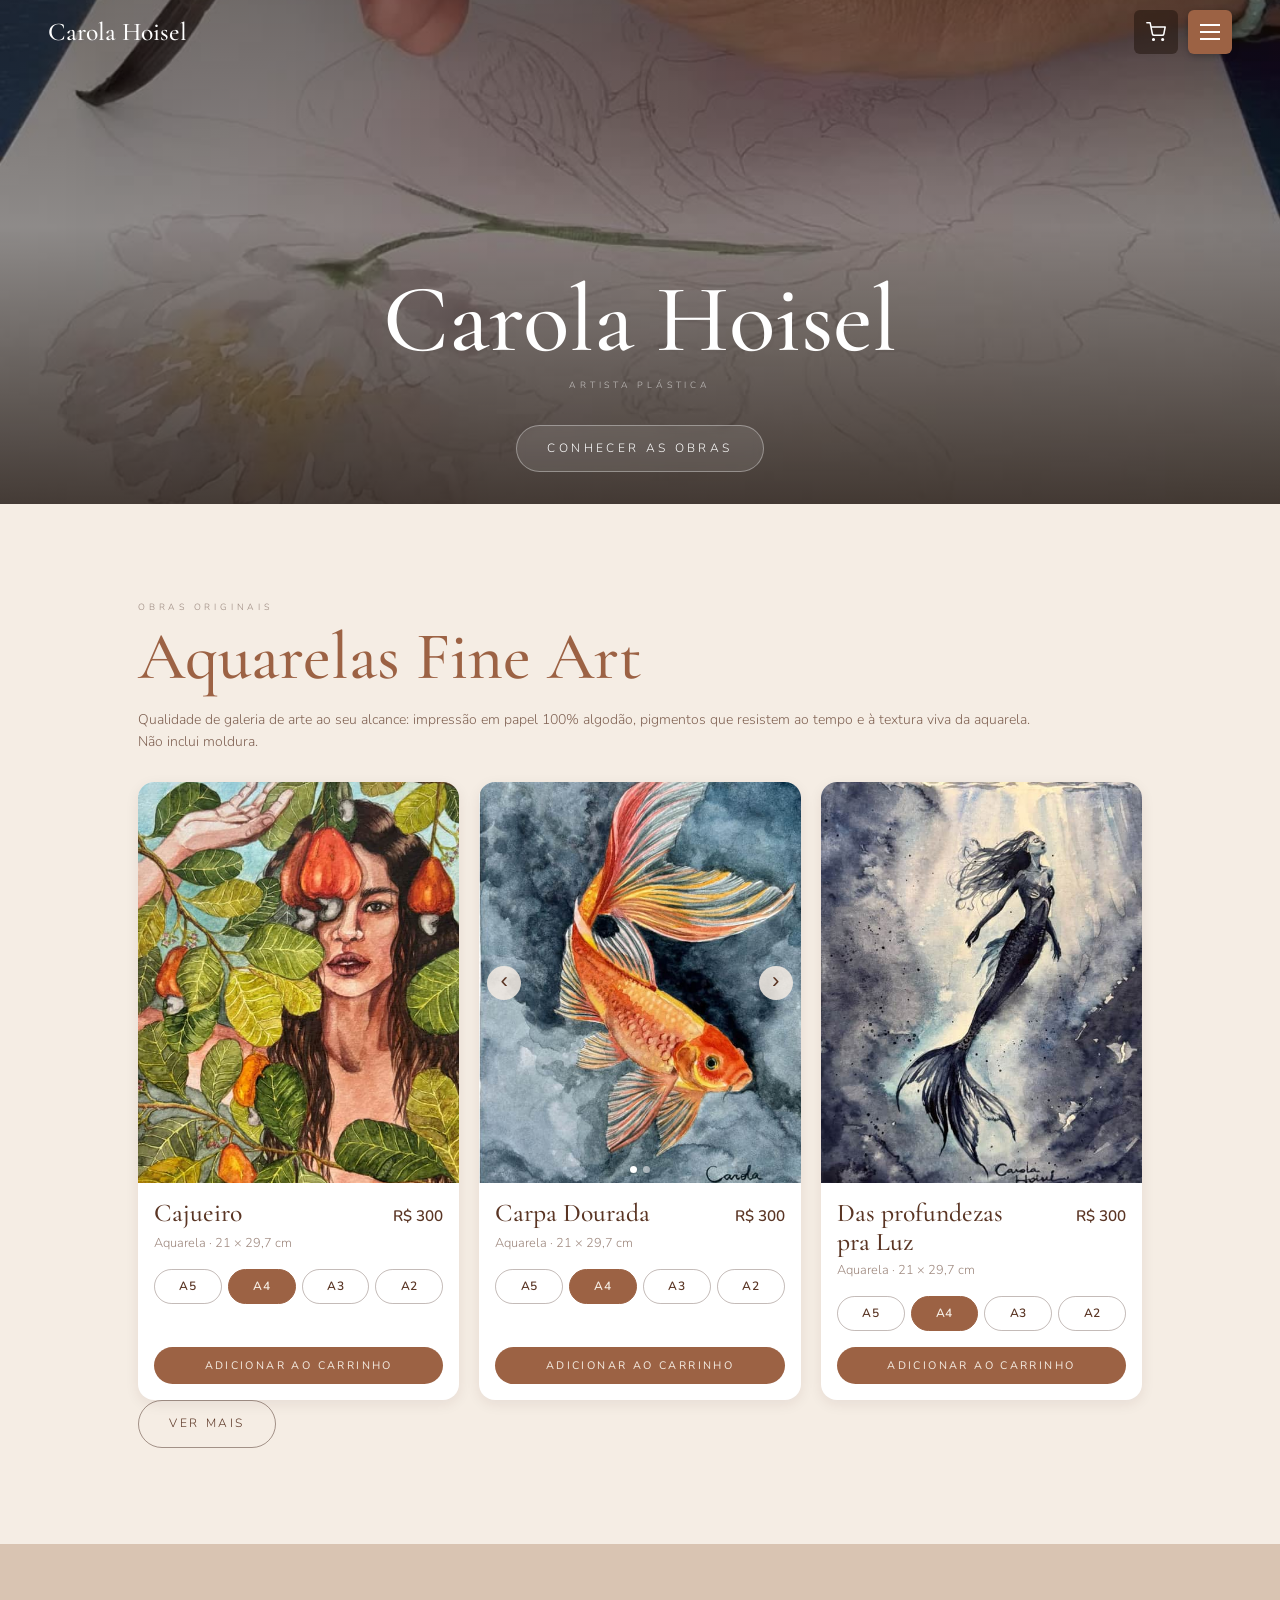
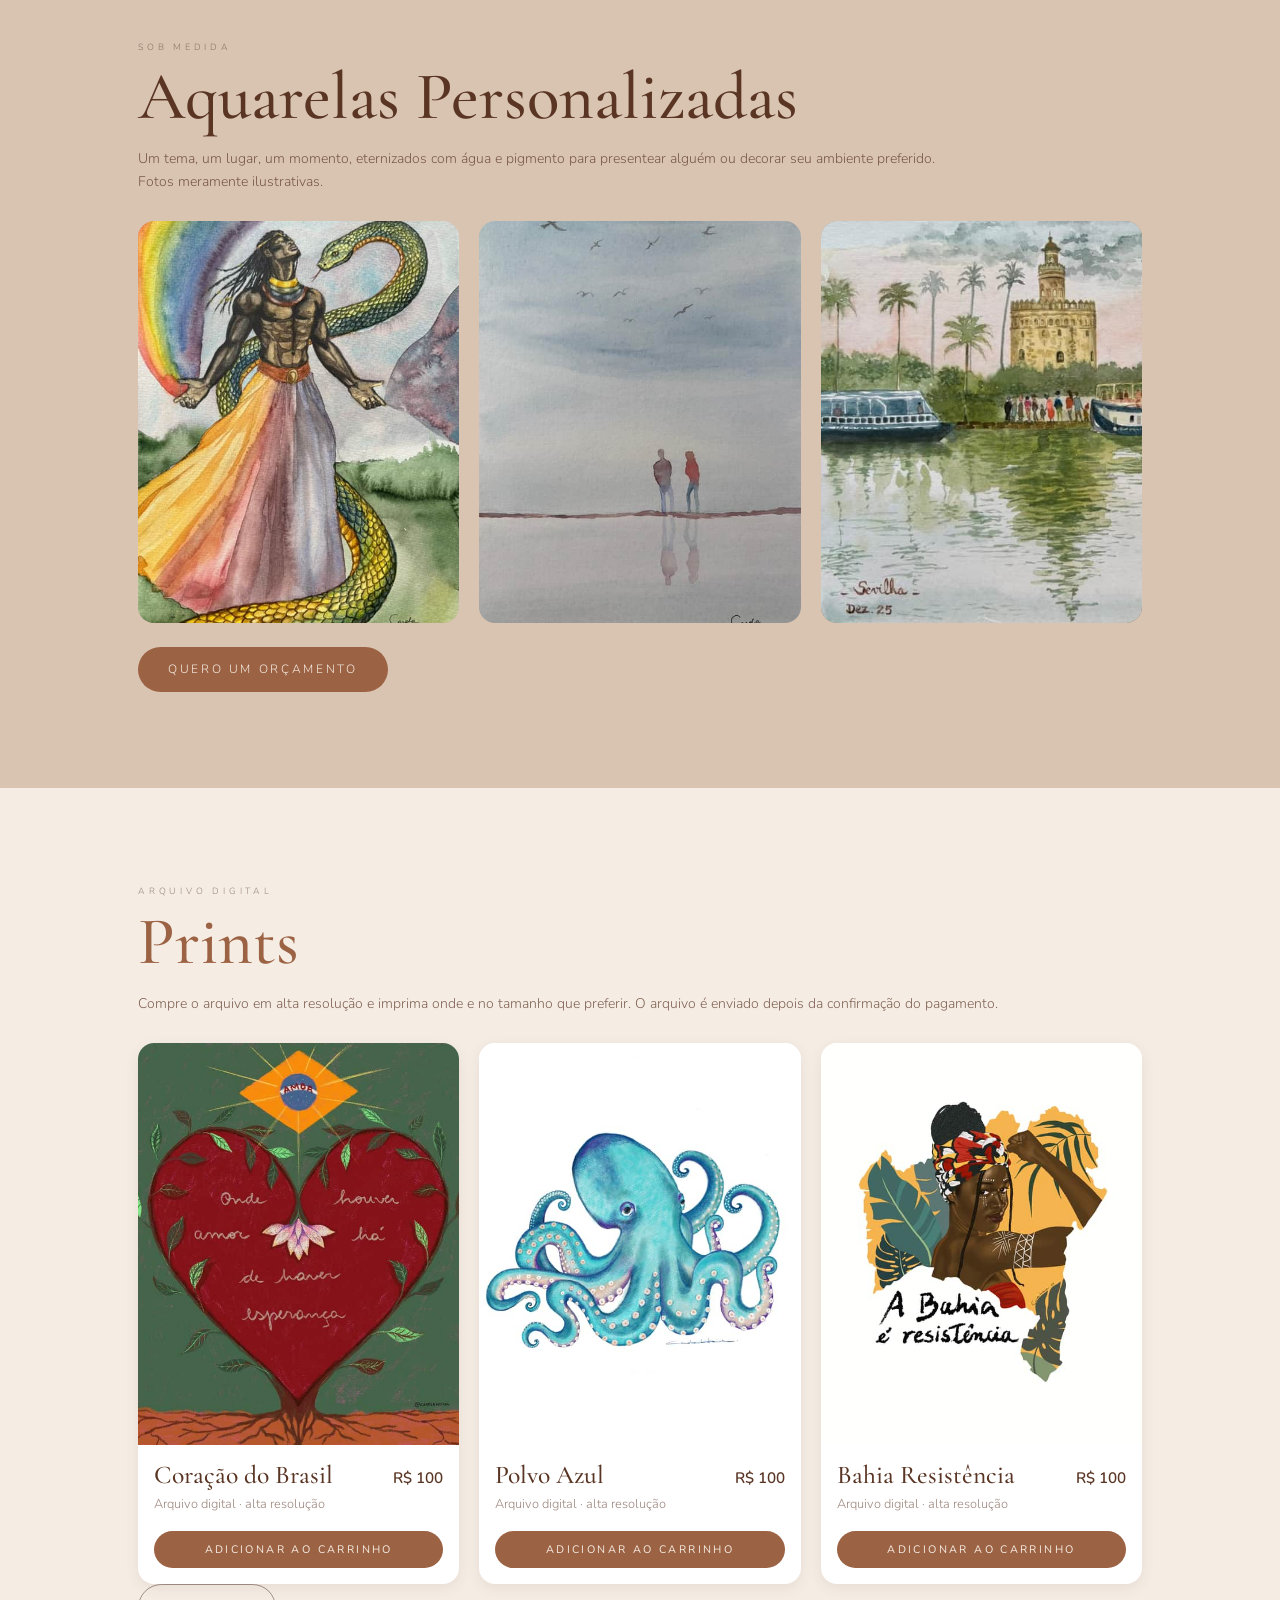
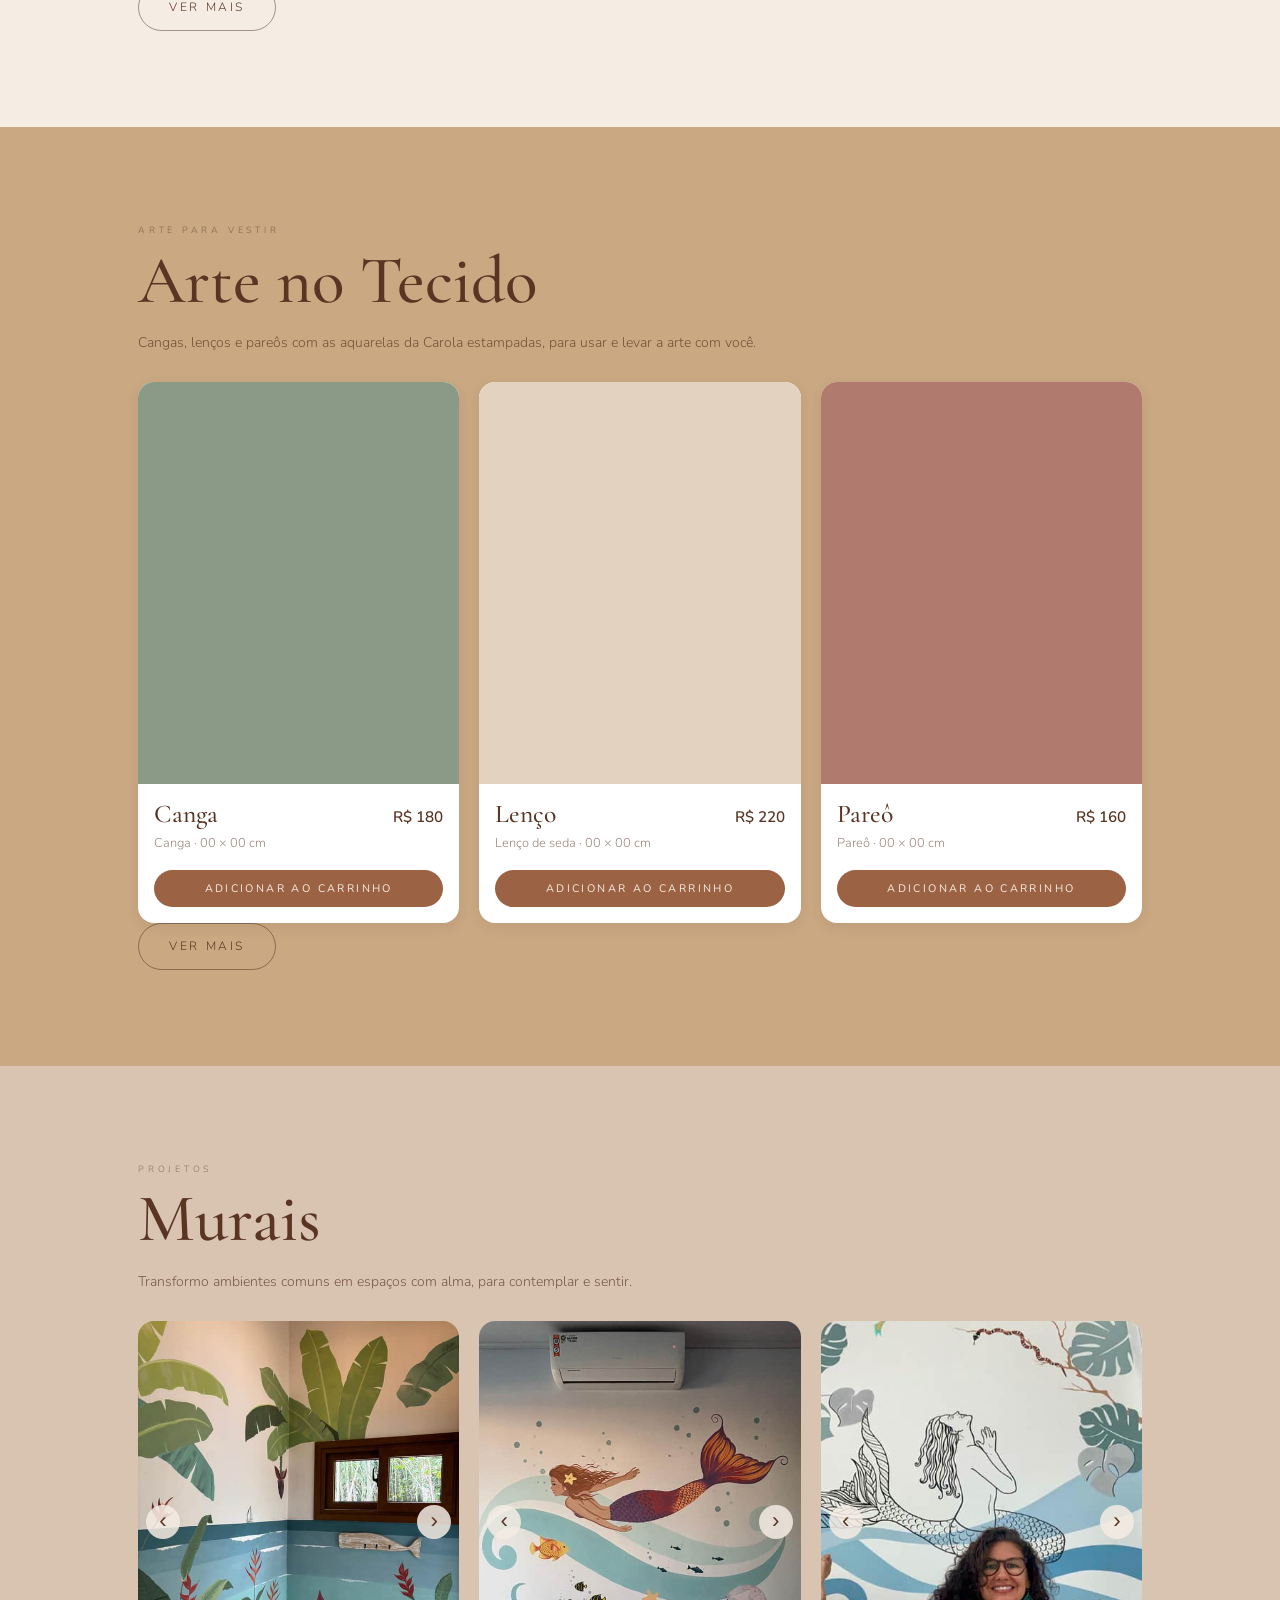
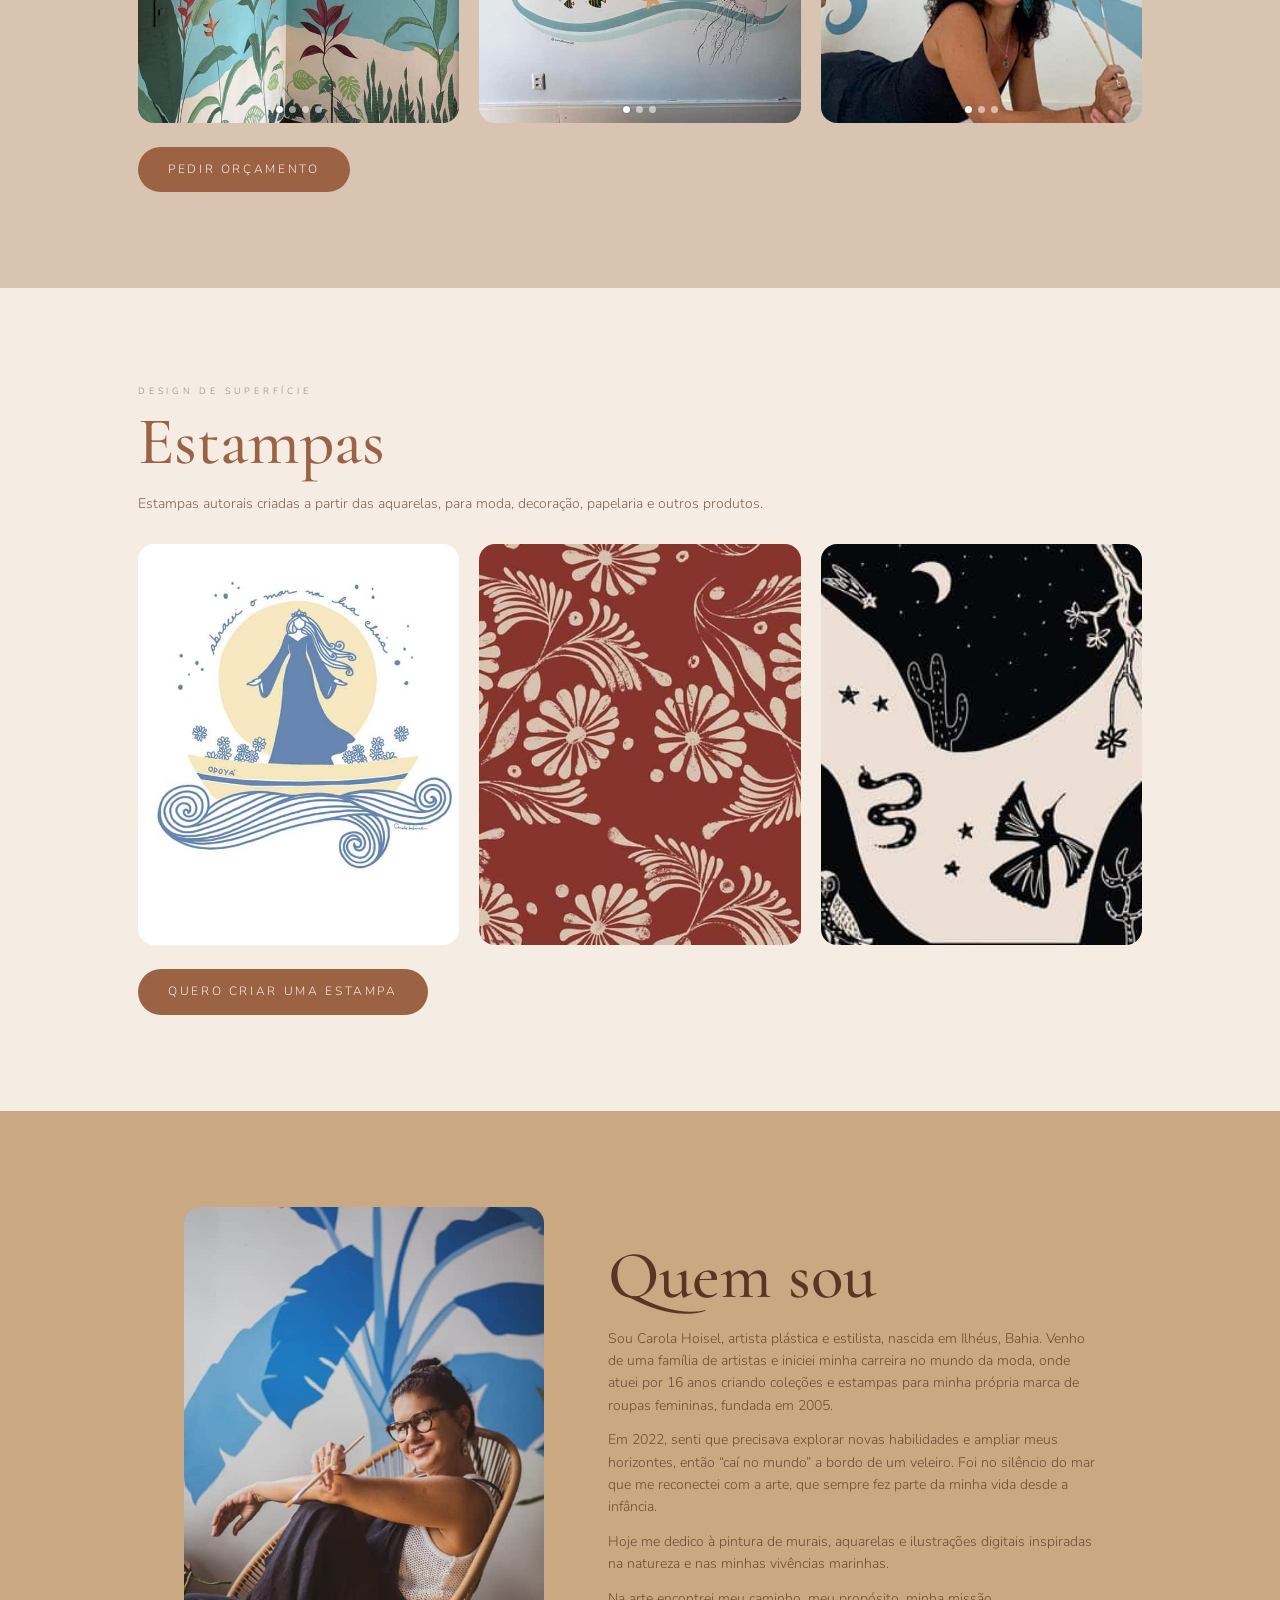
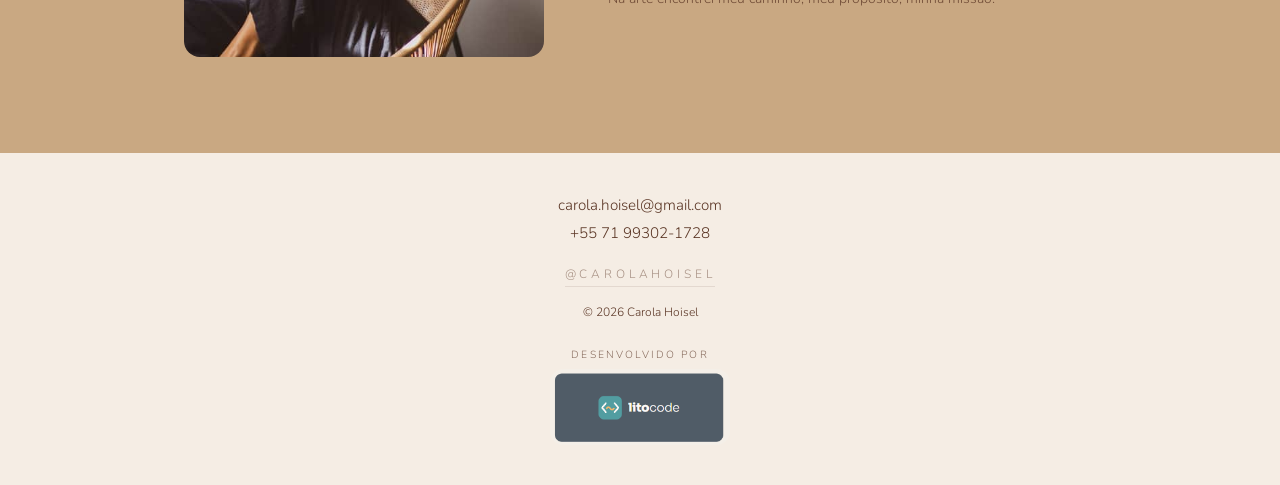
==== commit a18288fc: "Ajuste no index.html Co-Authored-By: Claude Sonnet 5.5 <noreply@anthropic.com>" ====
--- a/index.html
+++ b/index.html
@@ -117,8 +117,7 @@
     <div class="sec-text reveal">
       <p class="eyebrow">projetos</p>
       <h2>Murais</h2>
-      <p>Pintura em paredes para casas, lojas, restaurantes e espaços de convivência. Cada mural é pensado para o lugar
-        e para quem vai viver nele.</p>
+      <p>Transformo ambientes comuns em espaços com alma, para contemplar e sentir.</p>
     </div>
     <div class="grid-gallery grid-3" data-count="3" data-colors="#8a9a86,#c9a882,#b07a6e"></div>
     <div class="sec-cta reveal"><a class="pill pill-dark" data-wa="Olá, Carola! Quero um orçamento para um mural.">Pedir
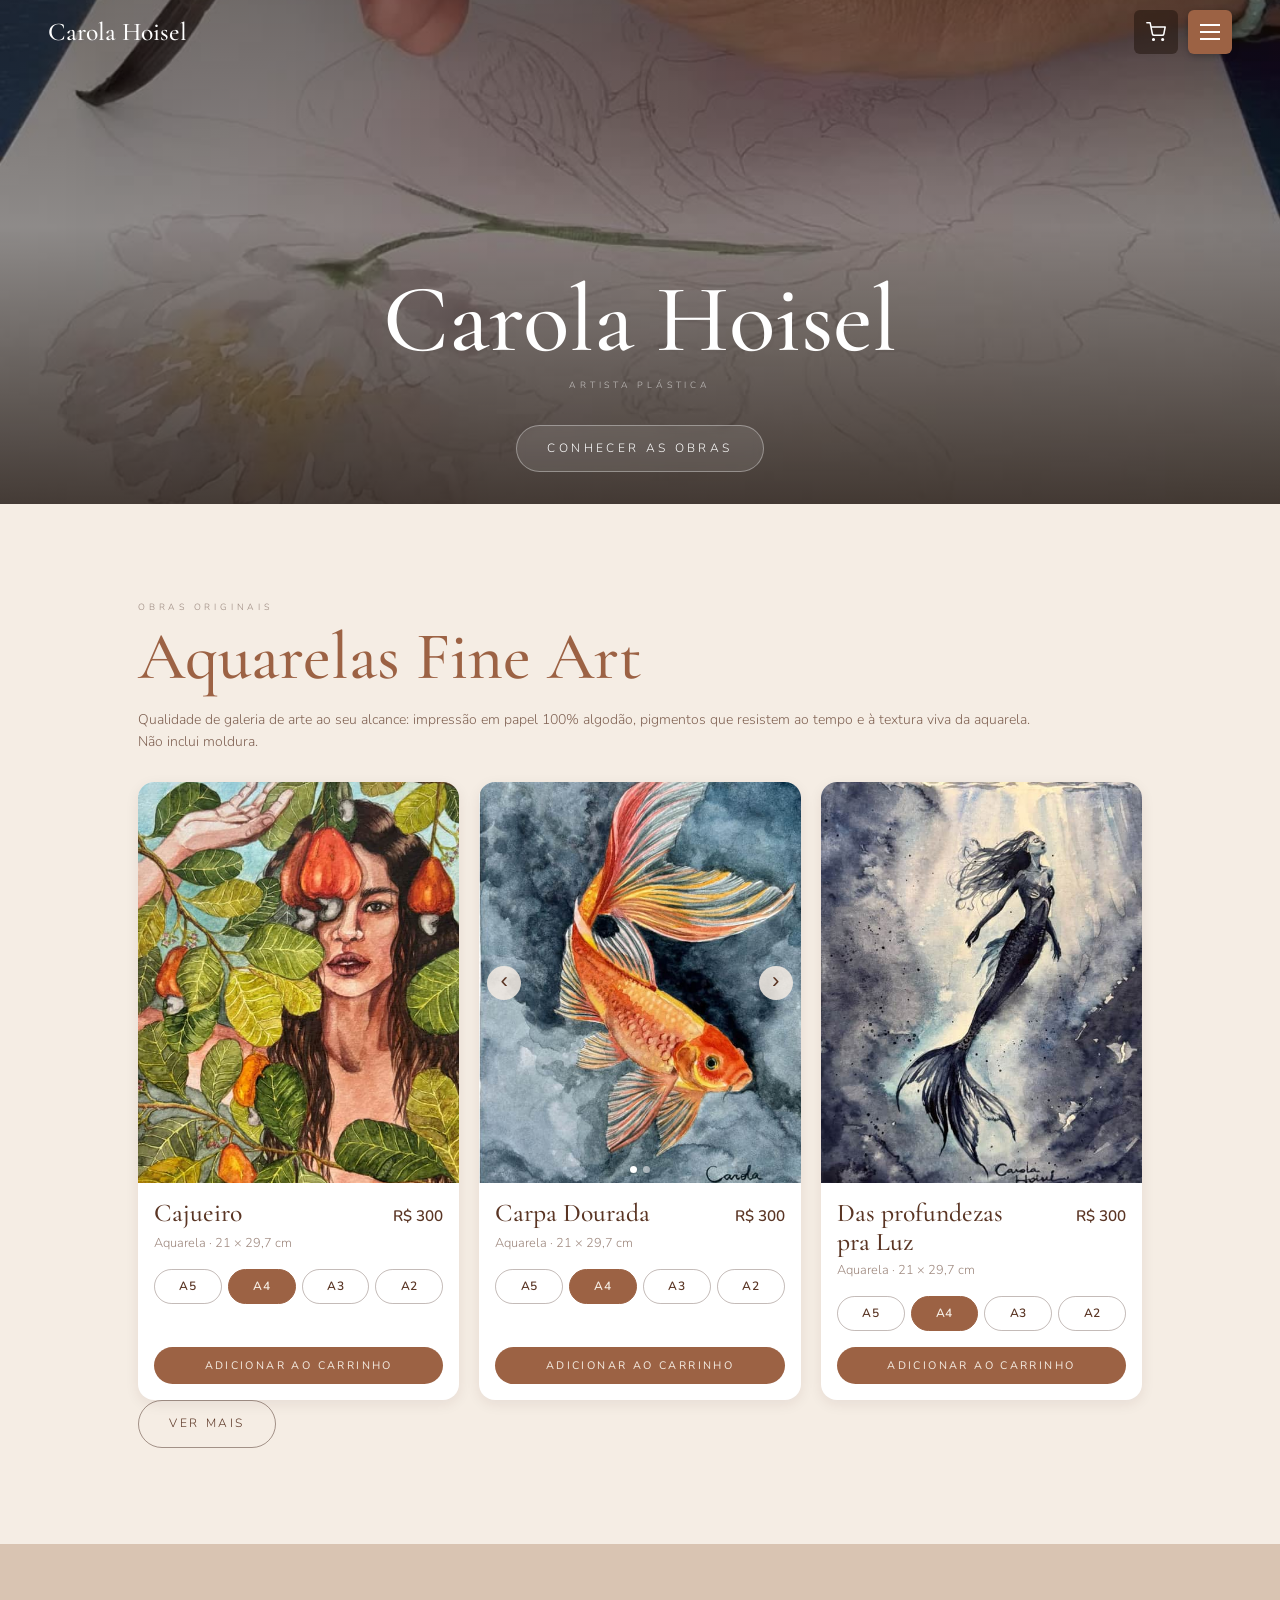
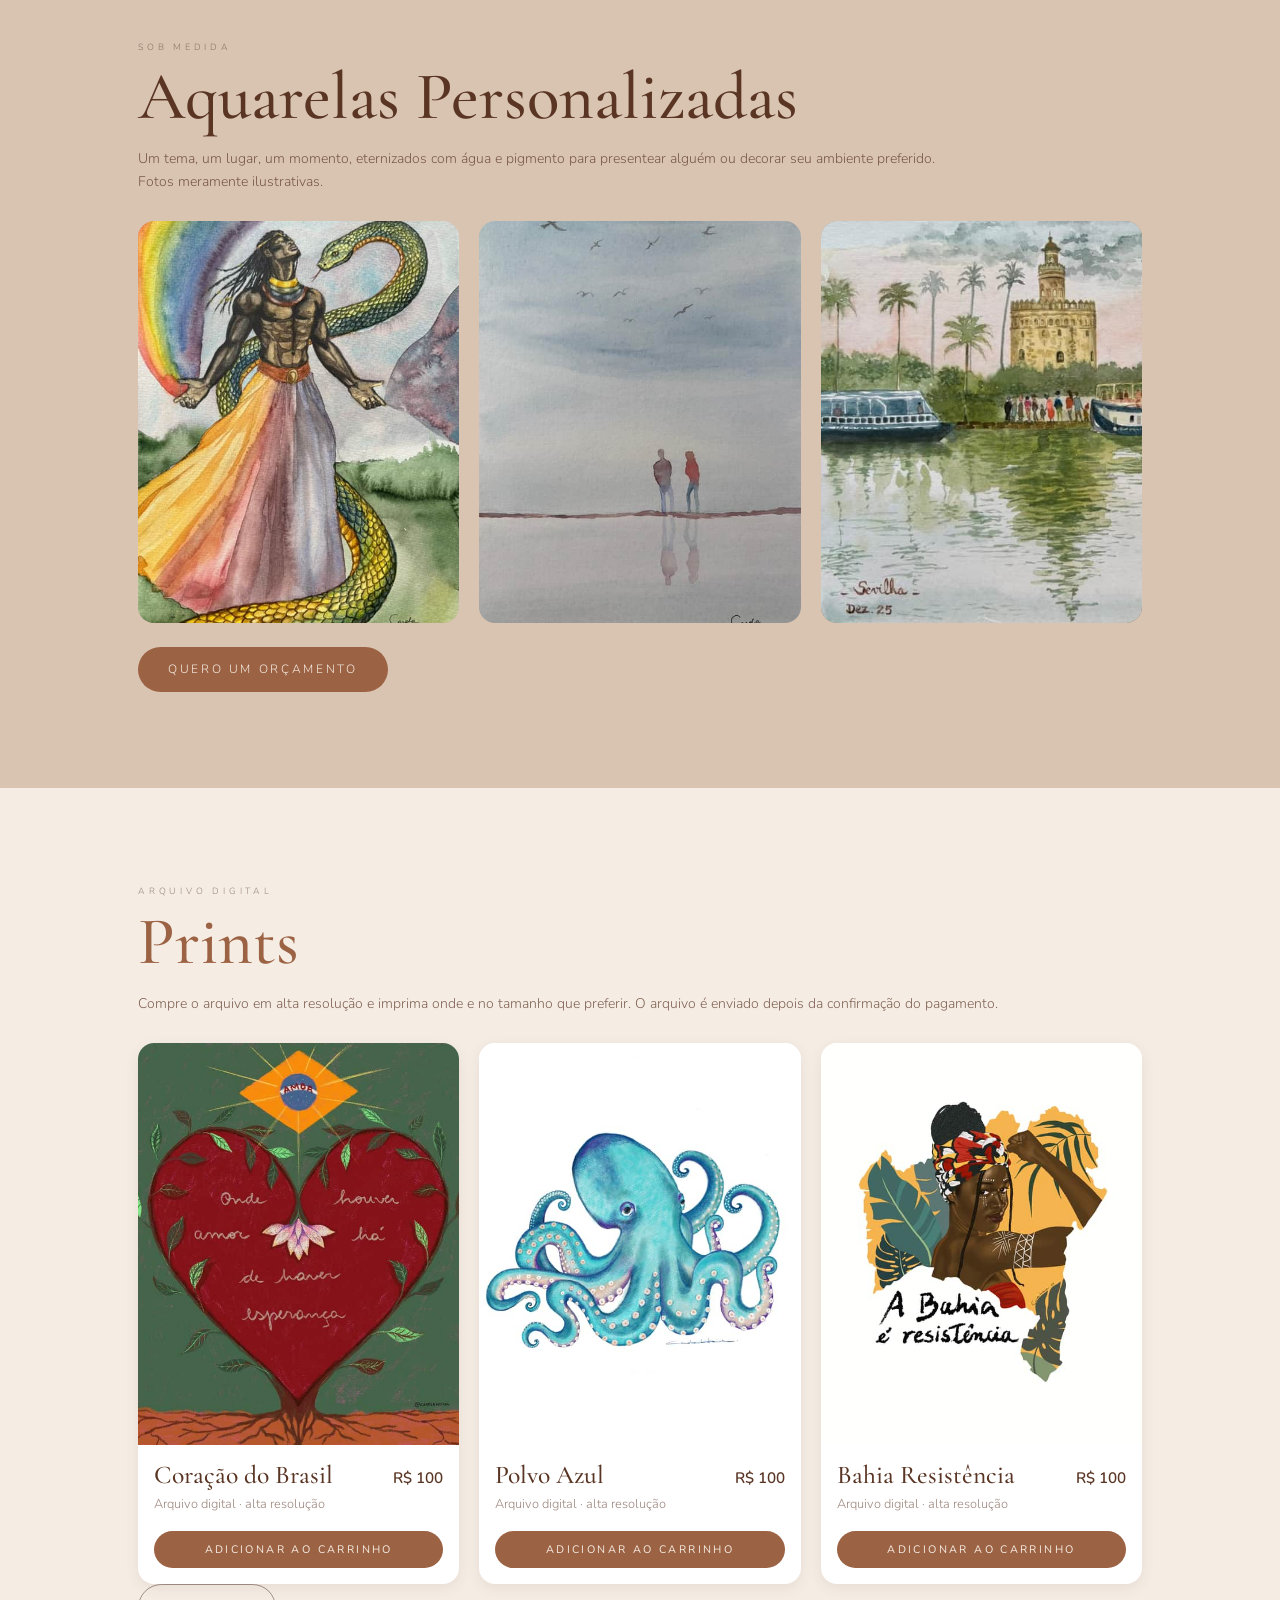
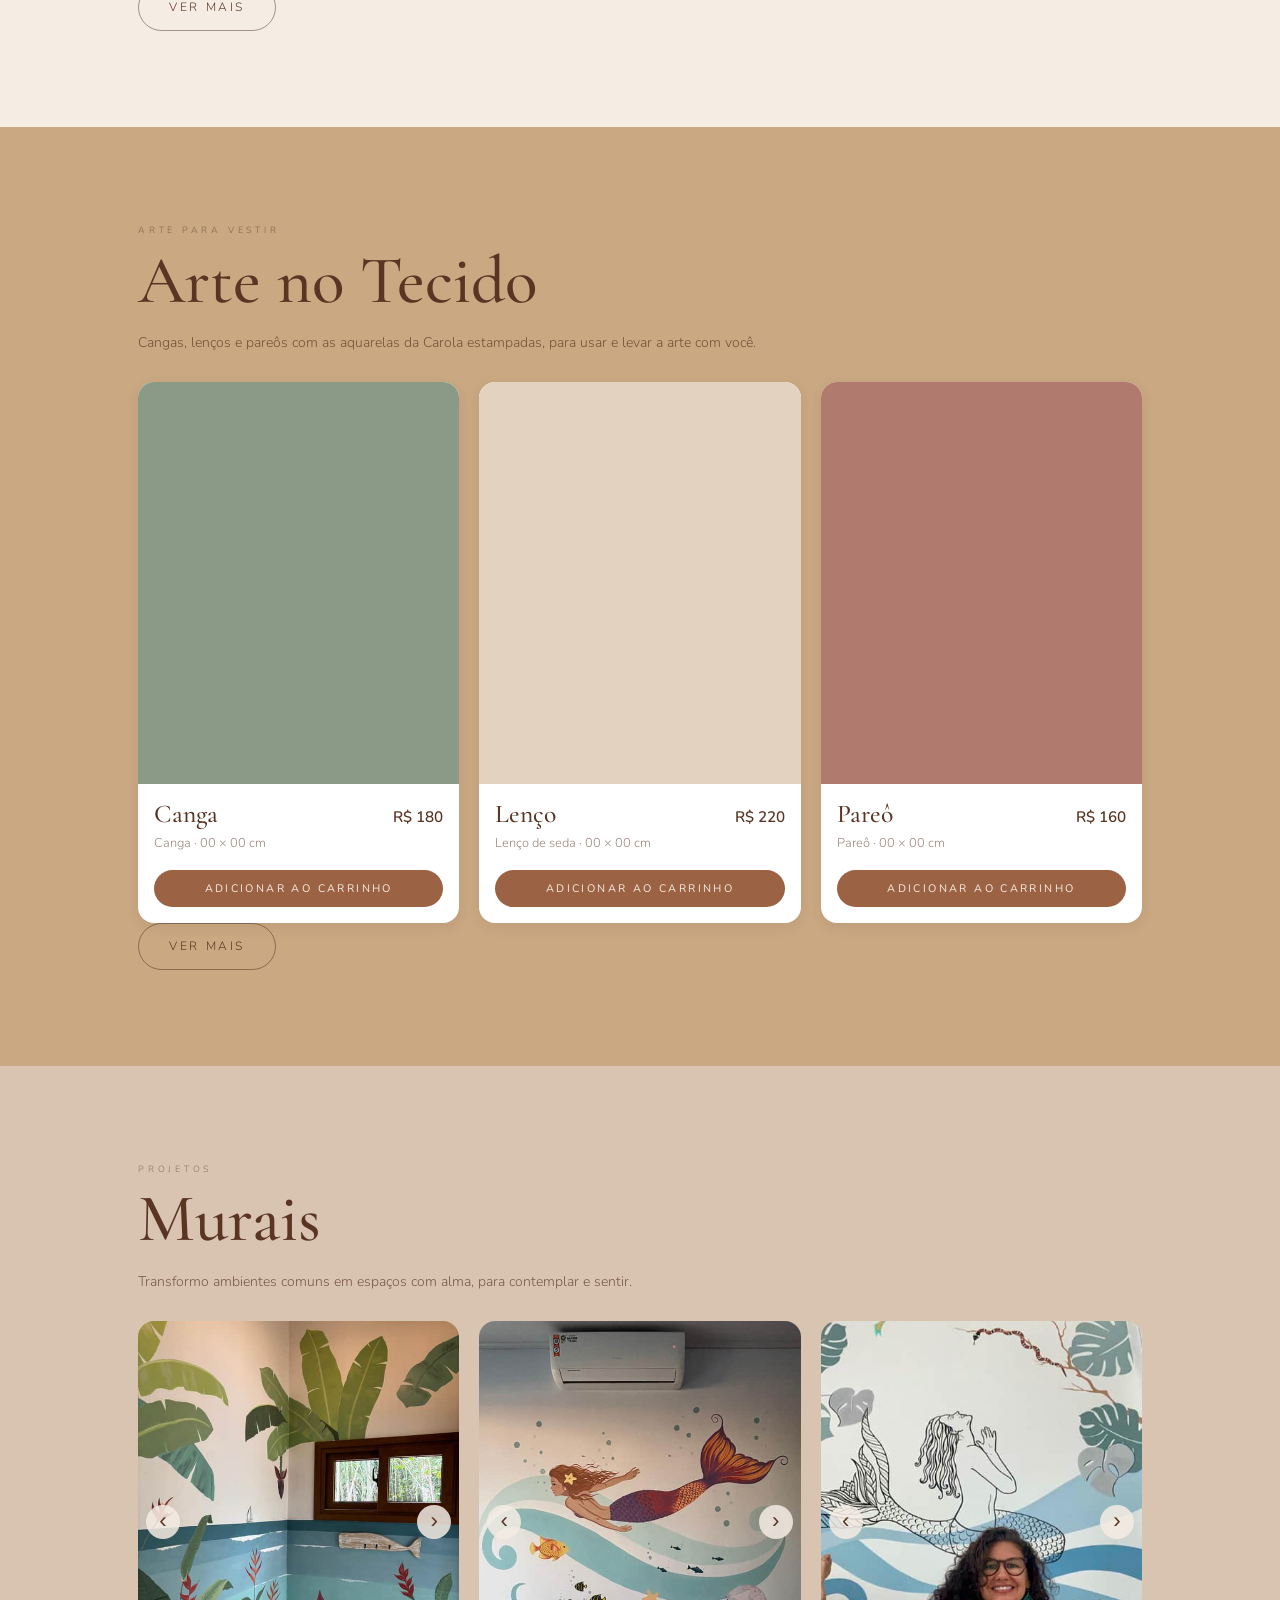
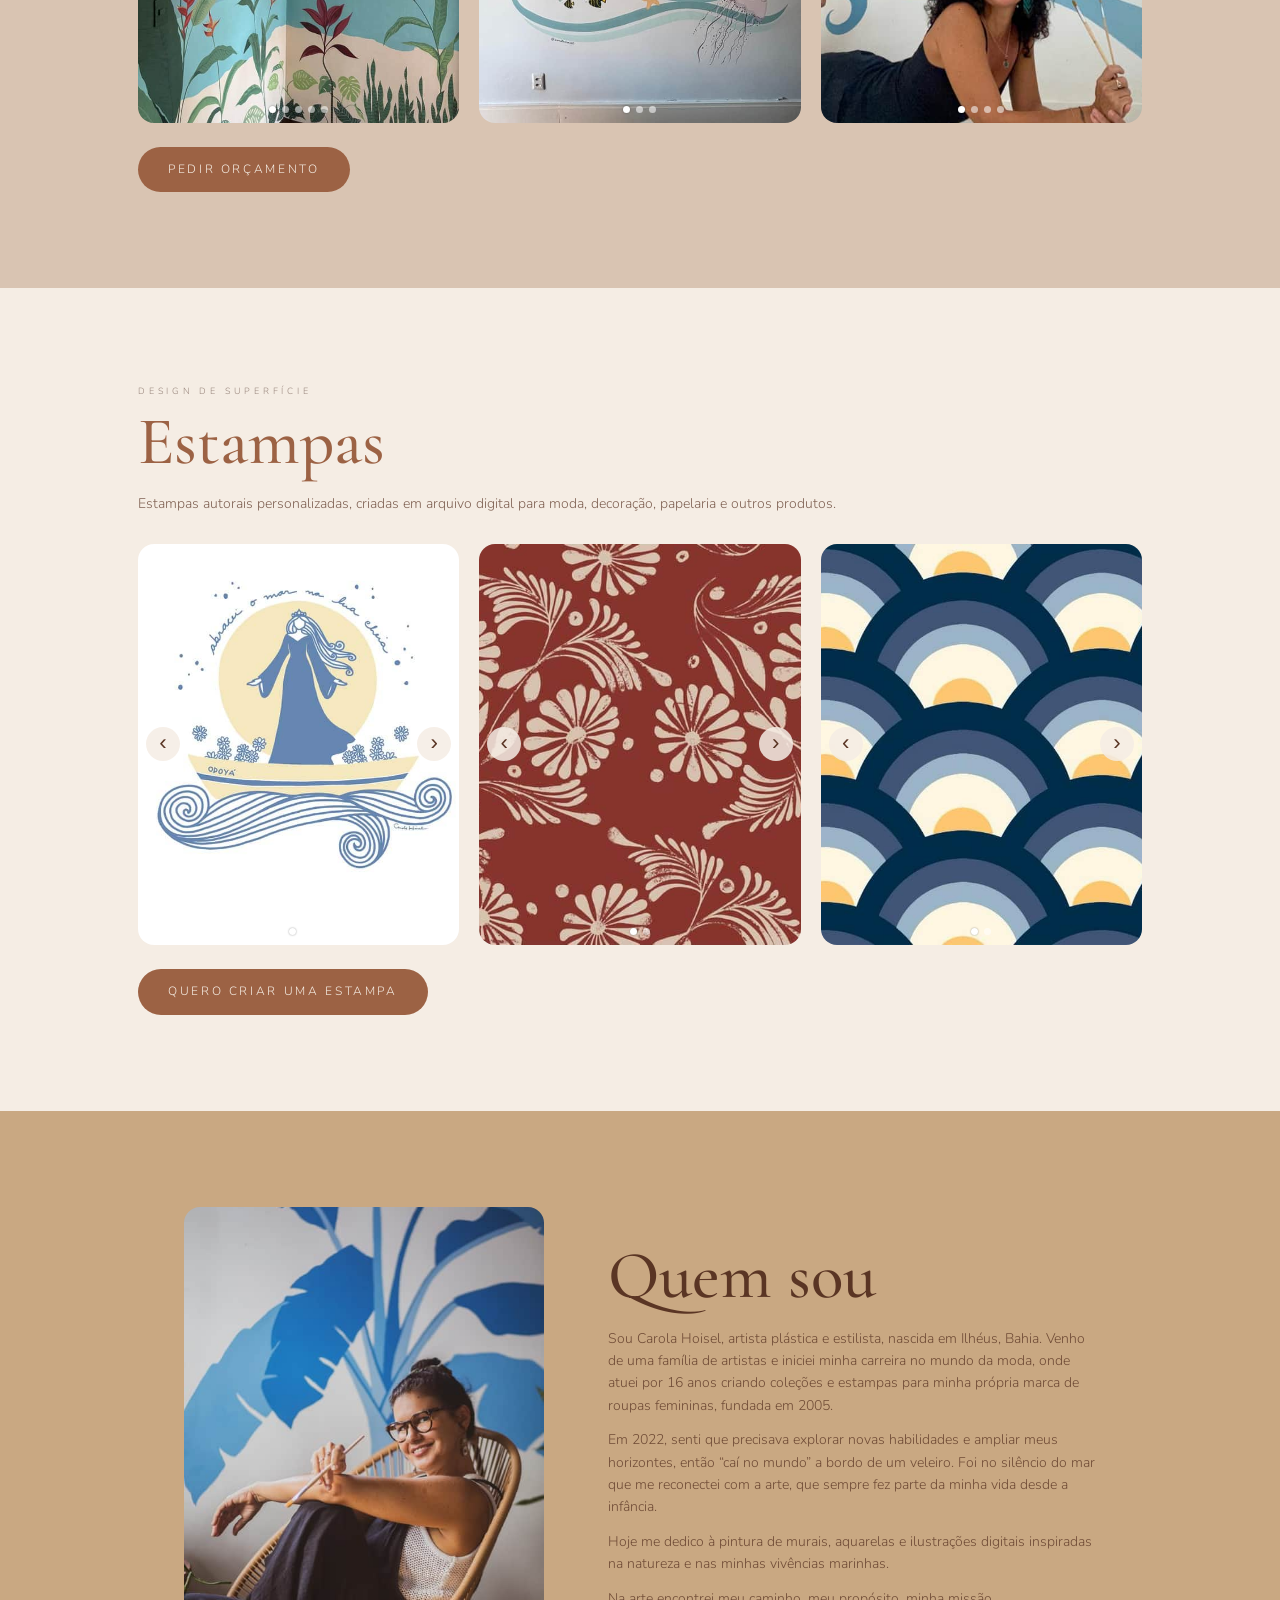
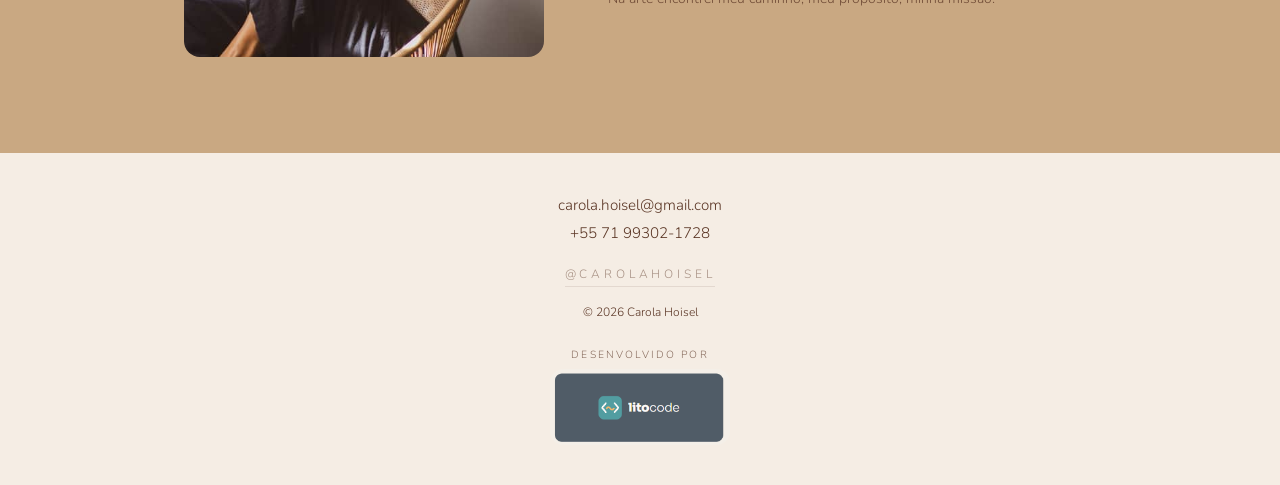
==== commit 213e6c39: "Vídeos nos carrosséis de Murais, carrosséis em Estampas e Cordel atualizado Co-Authored-By: Claude S" ====
--- a/index.html
+++ b/index.html
@@ -11,7 +11,7 @@
   <link
     href="https://fonts.googleapis.com/css2?family=Cormorant+Garamond:wght@400;500;600&family=Nunito:wght@300;400;600&display=swap"
     rel="stylesheet">
-  <link rel="stylesheet" href="styles.css?v=91">
+  <link rel="stylesheet" href="styles.css?v=100">
 </head>
 
 <body id="topo">
@@ -41,7 +41,7 @@
           <li><a href="orcamento.html">Aquarelas Personalizadas</a></li>
           <li><a href="colecao.html?c=prints">Prints</a></li>
           <li><a href="colecao.html?c=tecido">Arte no Tecido</a></li>
-          <li><a href="colecao.html?c=murais">Murais</a></li>
+          <li><a href="#murais">Murais</a></li>
           <li><a href="#estampas">Estampas</a></li>
           <li><a href="#quem-sou">Quem sou</a></li>
         </ul>
@@ -130,7 +130,8 @@
     <div class="sec-text reveal">
       <p class="eyebrow">design de superfície</p>
       <h2 class="siena">Estampas</h2>
-      <p>Estampas autorais criadas a partir das aquarelas, para moda, decoração, papelaria e outros produtos.</p>
+      <p>Estampas autorais personalizadas, criadas em arquivo digital para moda, decoração, papelaria e outros produtos.
+      </p>
     </div>
     <div class="grid-gallery grid-3" data-count="3" data-colors="#d9c4b2,#7d9a8c,#b07a6e"></div>
     <div class="sec-cta reveal"><a class="pill pill-siena" data-wa="Olá, Carola! Tenho interesse nas estampas.">Quero
@@ -216,7 +217,7 @@
   </aside>
 
   <script src="qrcode.js"></script>
-  <script src="script.js?v=91"></script>
+  <script src="script.js?v=100"></script>
 </body>
 
 </html>
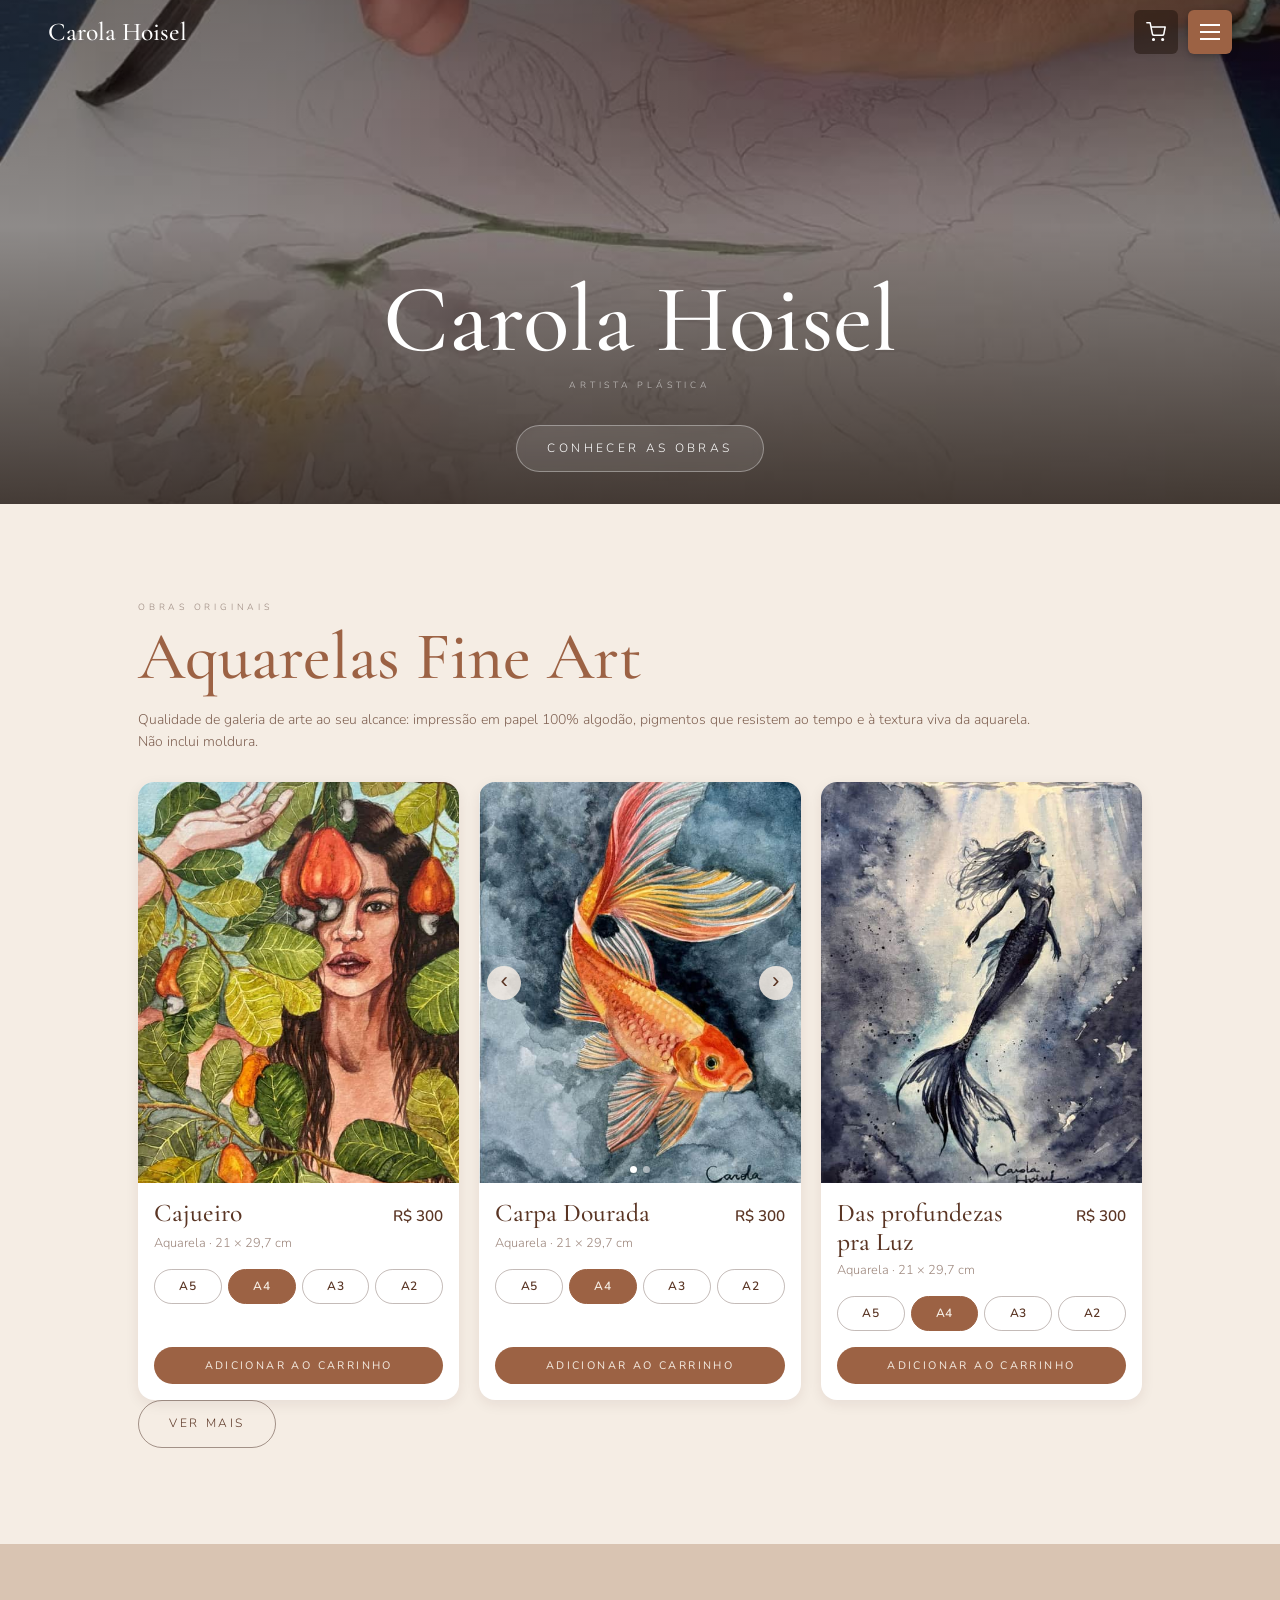
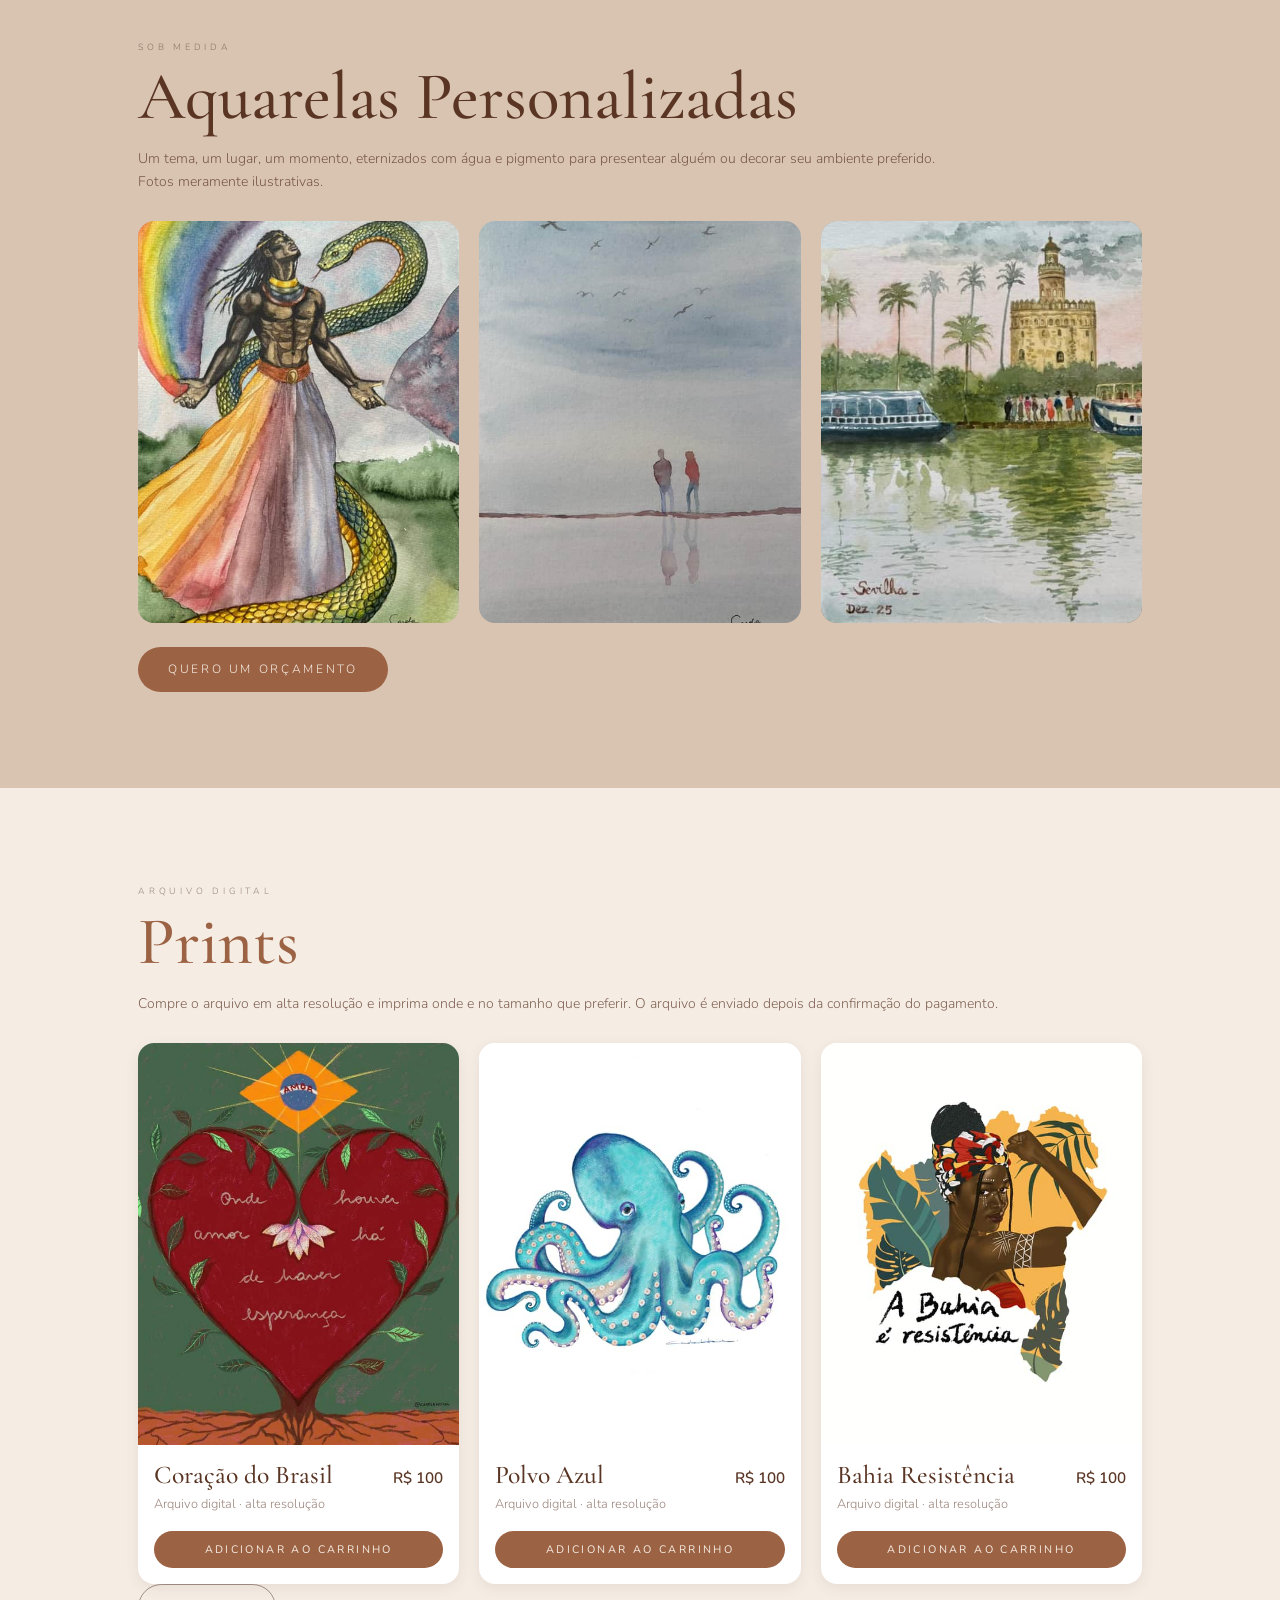
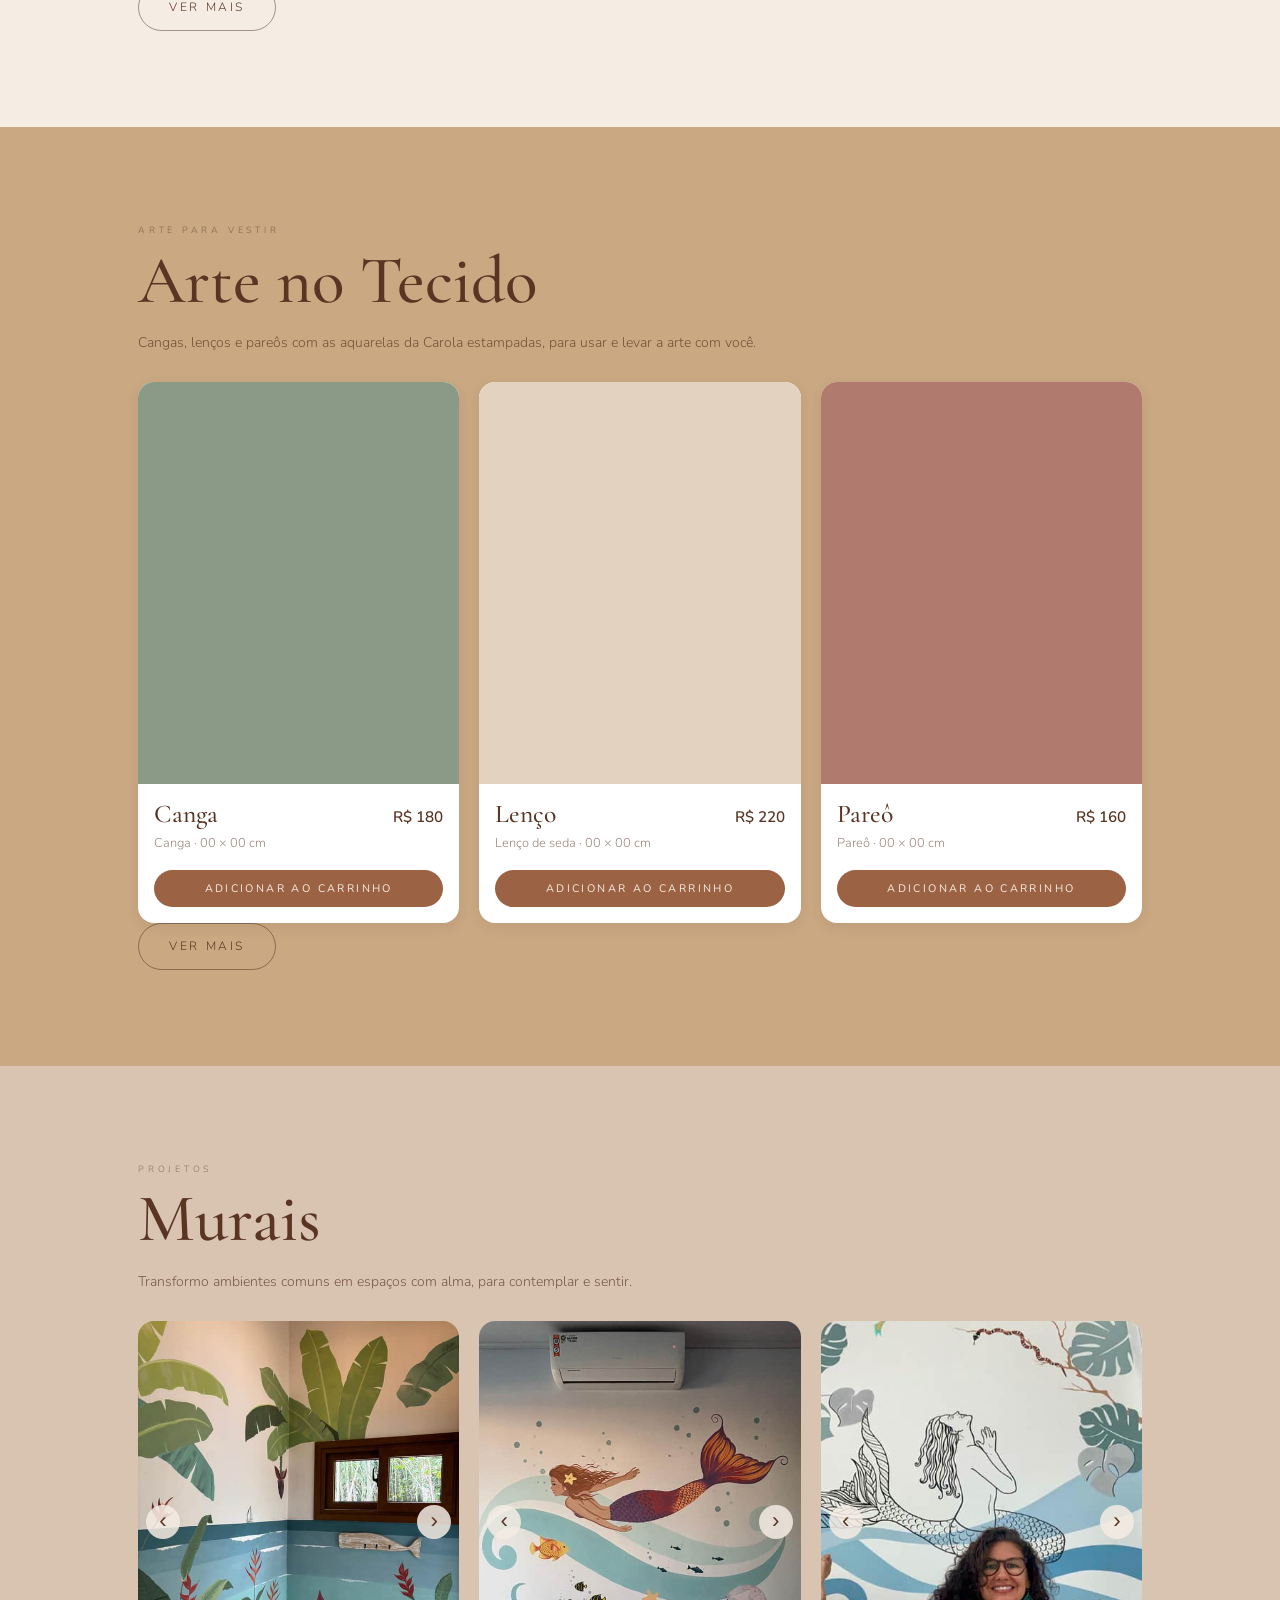
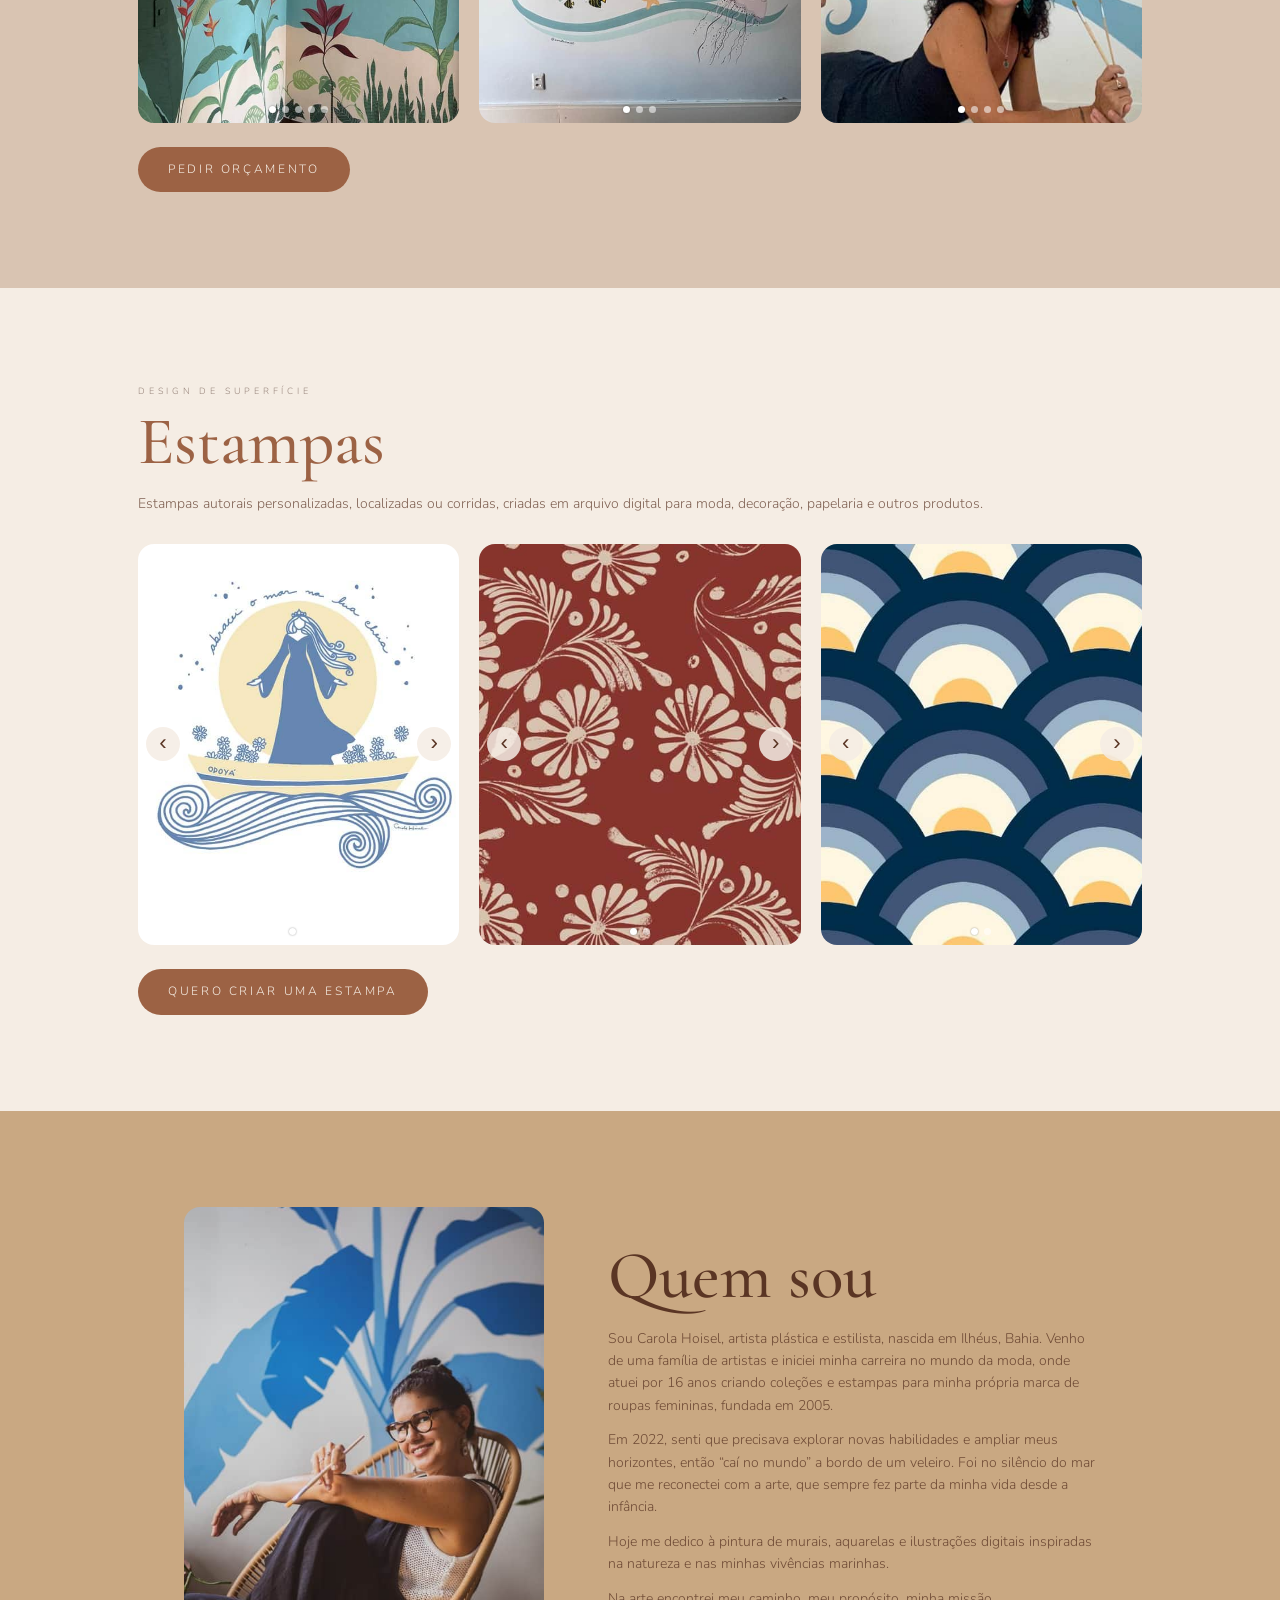
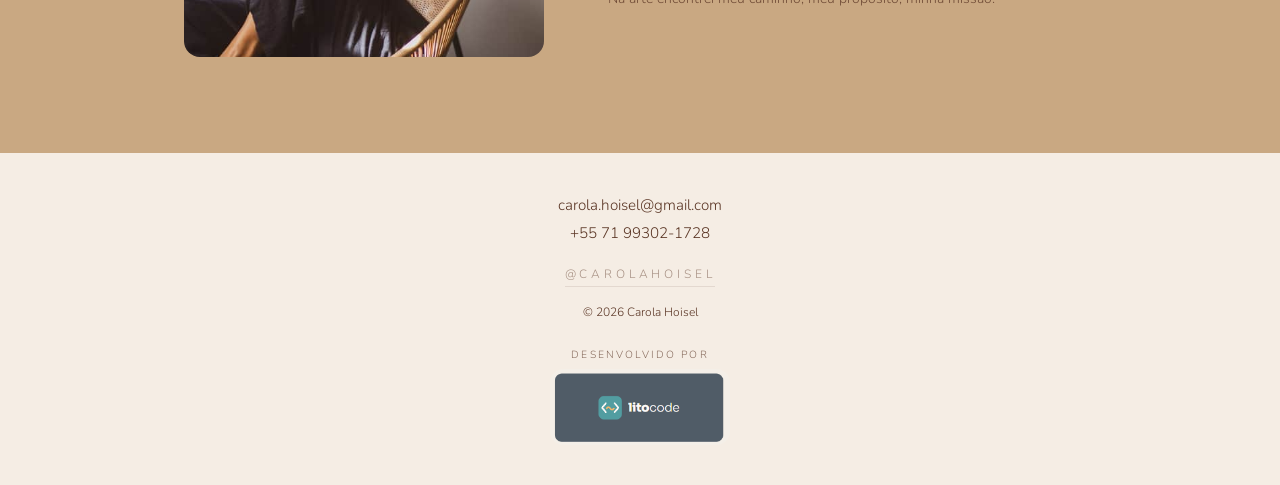
==== commit ab50cc17: "Ajuste de texto no index.html Co-Authored-By: Claude Sonnet 5.5 <noreply@anthropic.com>" ====
--- a/index.html
+++ b/index.html
@@ -130,7 +130,8 @@
     <div class="sec-text reveal">
       <p class="eyebrow">design de superfície</p>
       <h2 class="siena">Estampas</h2>
-      <p>Estampas autorais personalizadas, criadas em arquivo digital para moda, decoração, papelaria e outros produtos.
+      <p>Estampas autorais personalizadas, localizadas ou corridas, criadas em arquivo digital para moda, decoração,
+        papelaria e outros produtos.
       </p>
     </div>
     <div class="grid-gallery grid-3" data-count="3" data-colors="#d9c4b2,#7d9a8c,#b07a6e"></div>
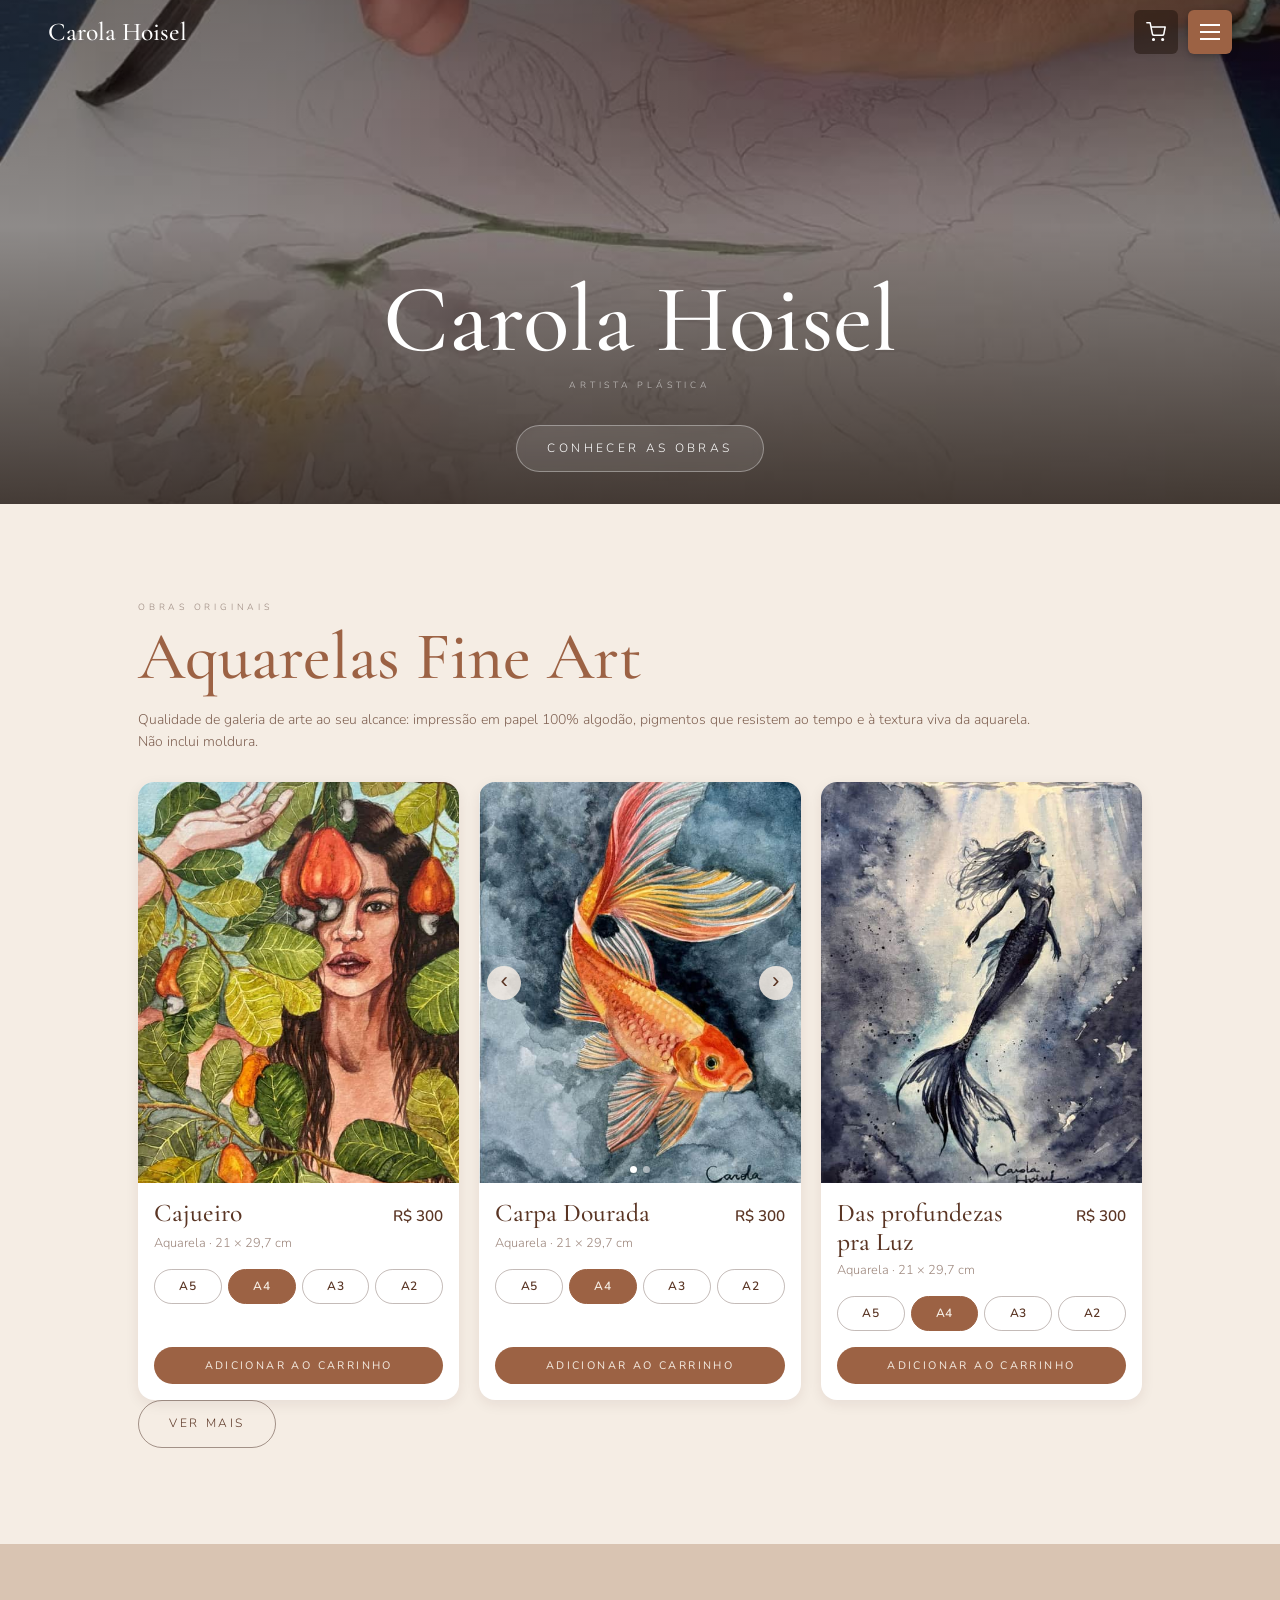
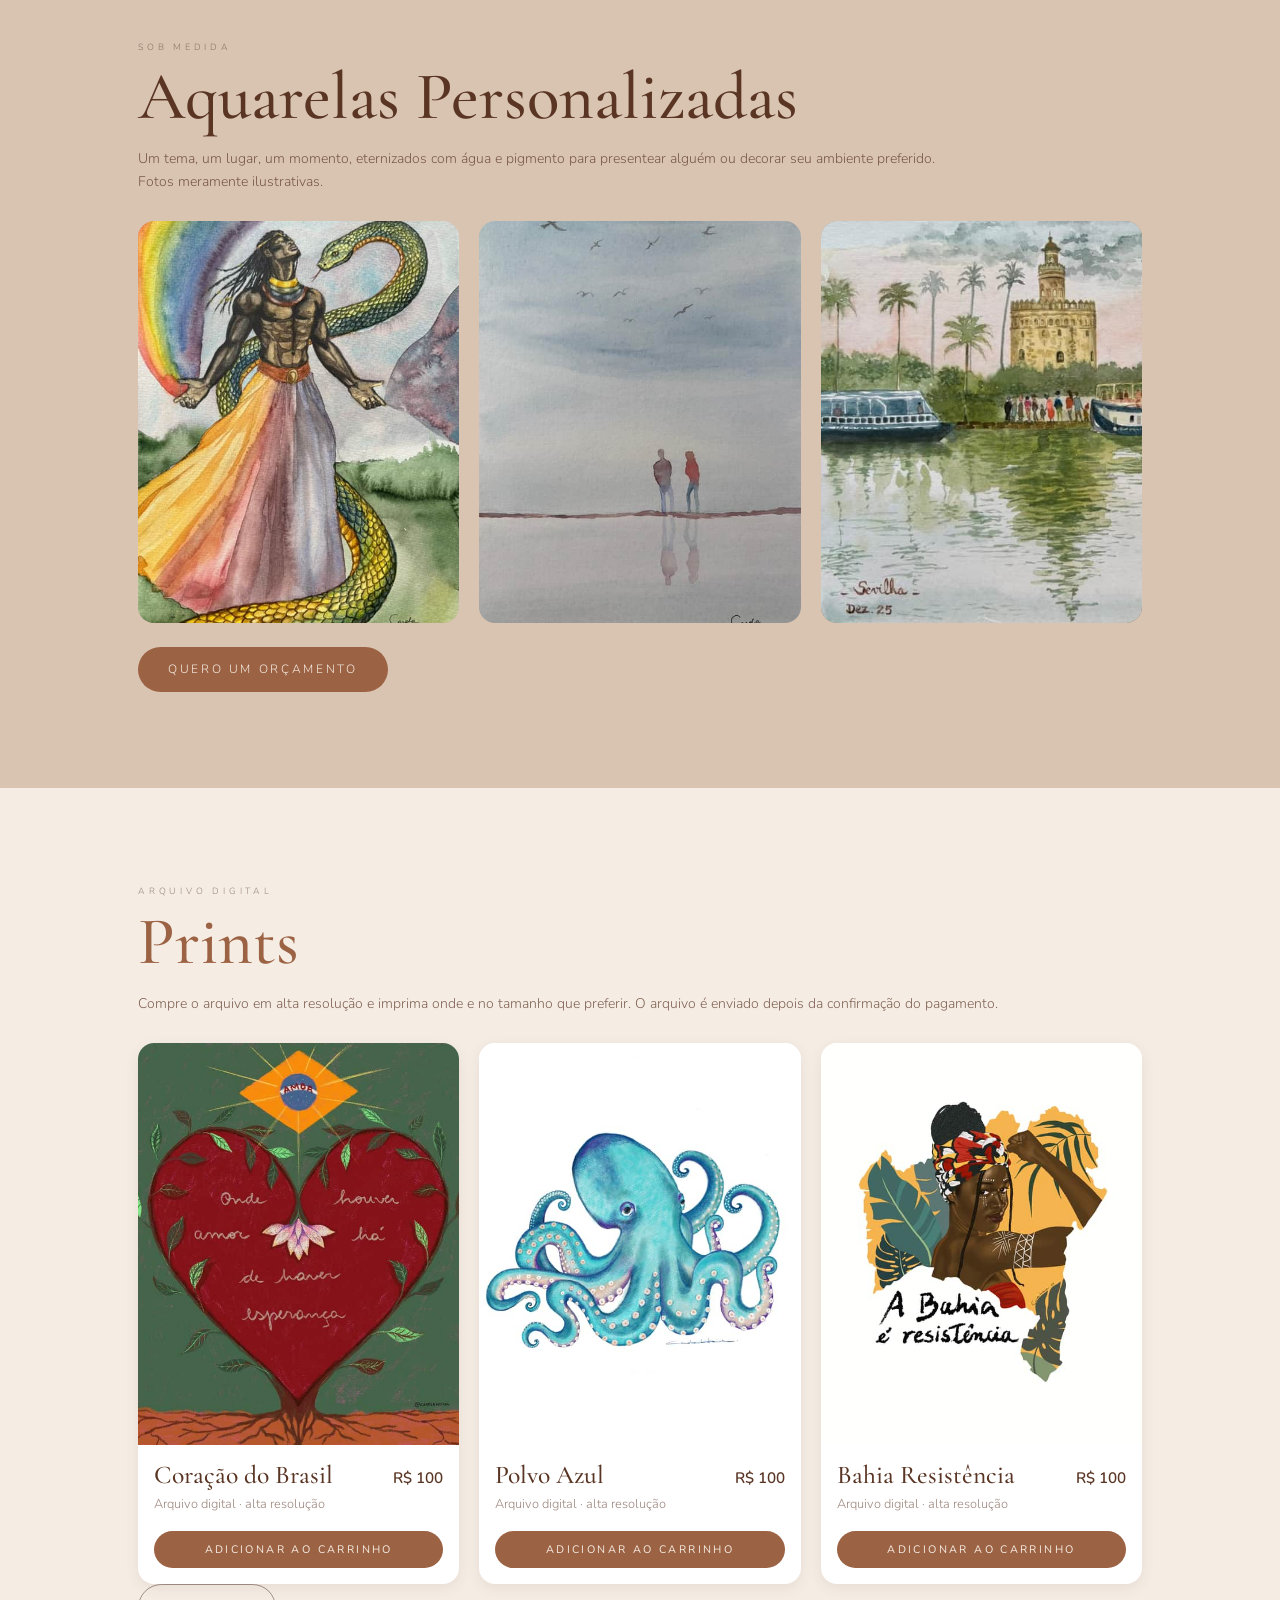
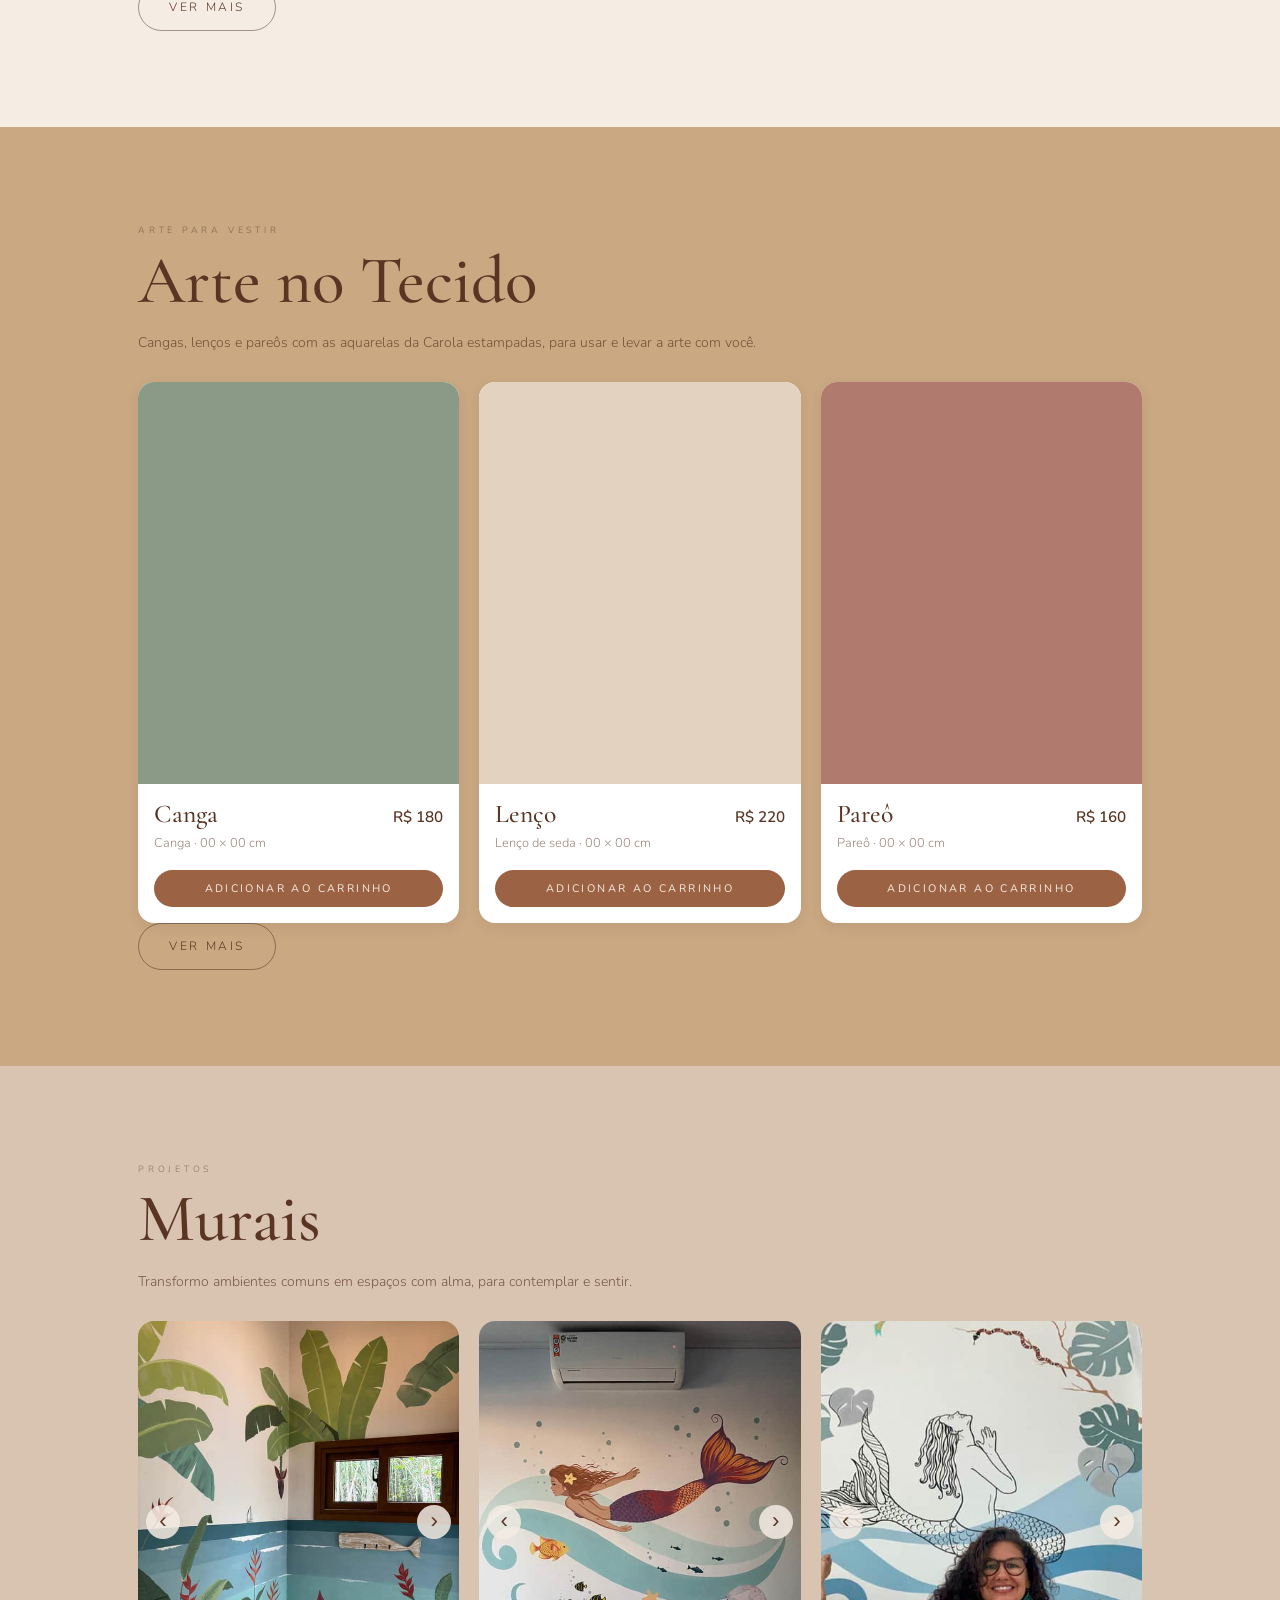
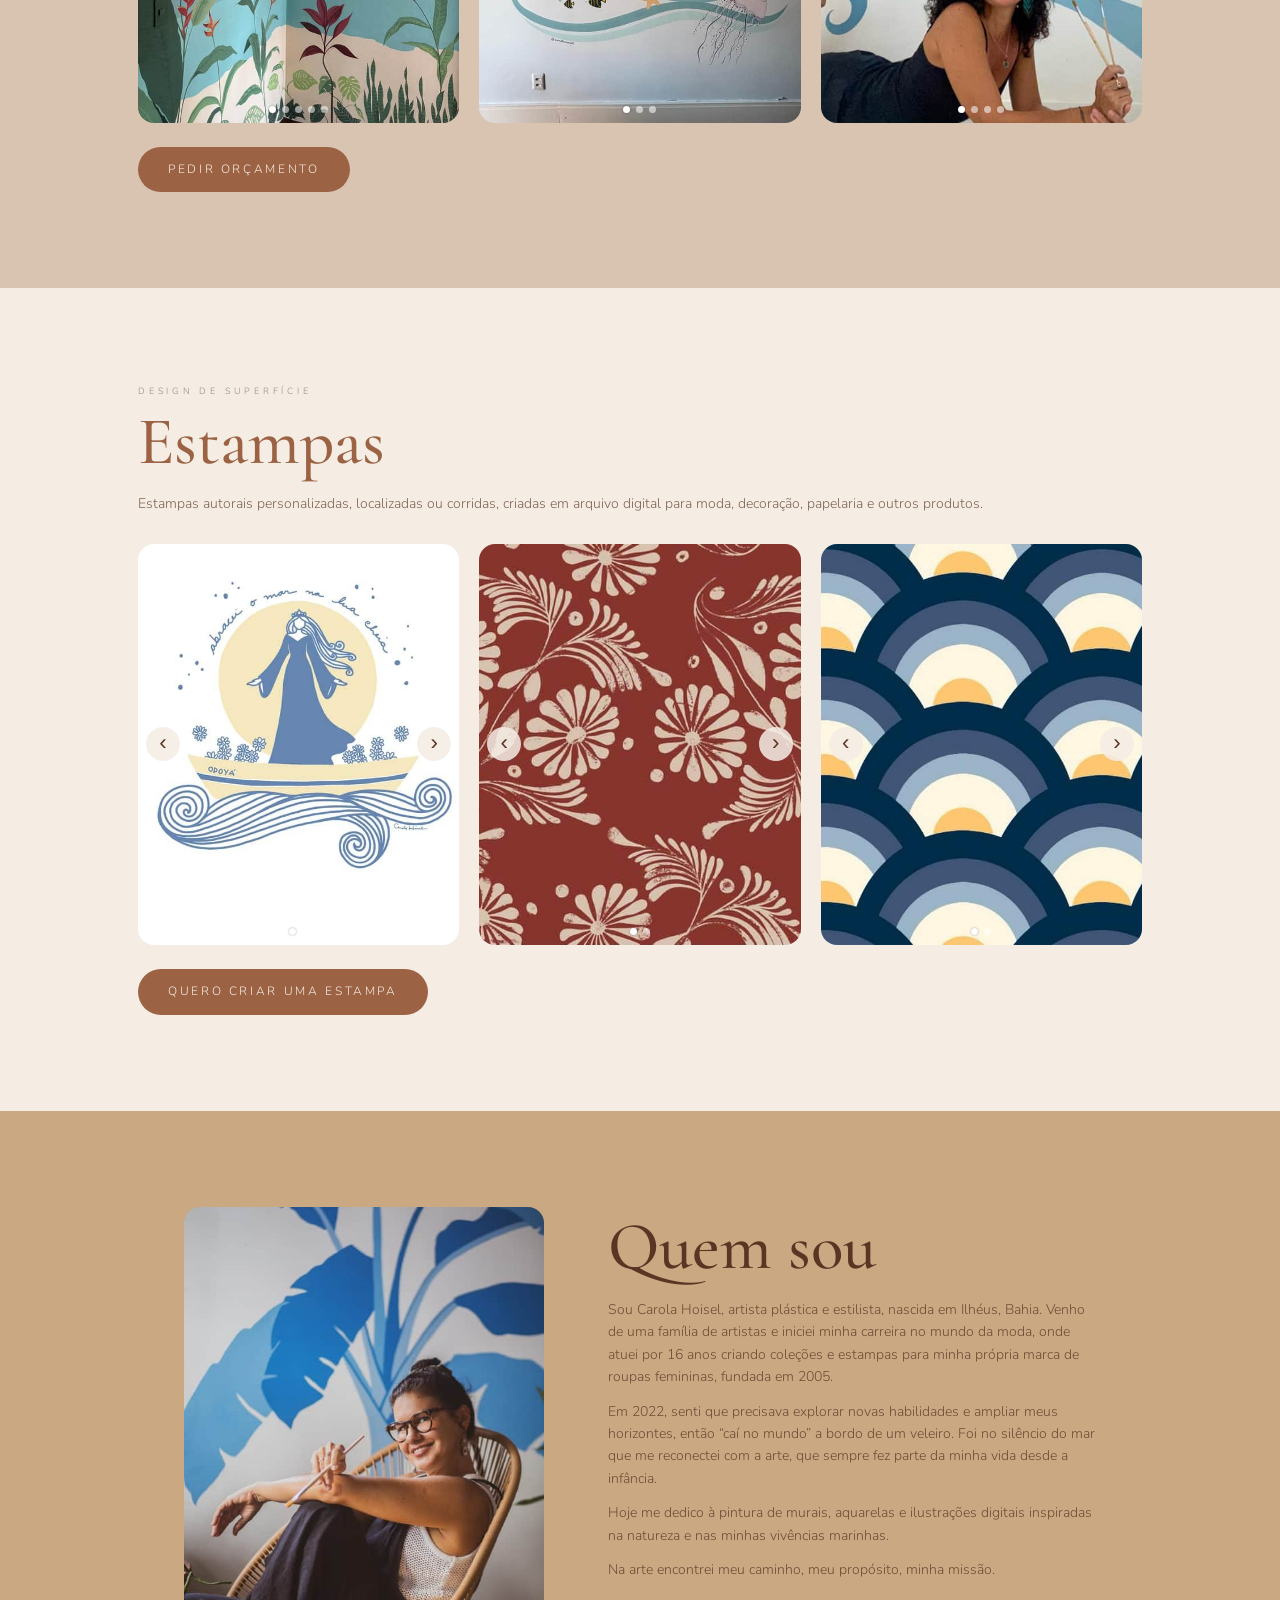
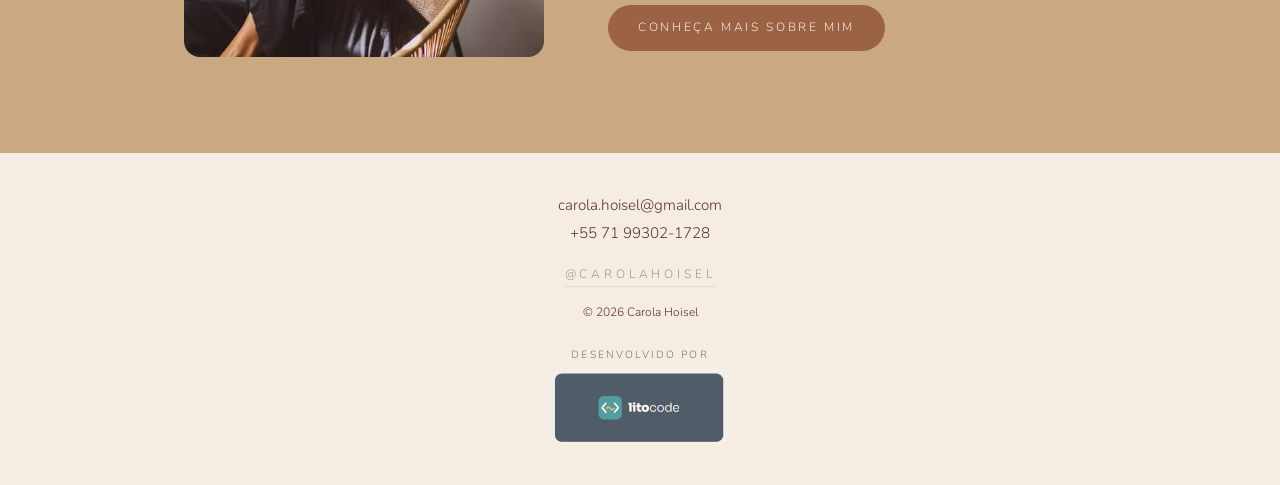
==== commit 0956a011: "Página Sobre a artista, ligada à seção Quem sou Co-Authored-By: Claude Sonnet 5.5 <noreply@anthropic" ====
--- a/index.html
+++ b/index.html
@@ -11,7 +11,7 @@
   <link
     href="https://fonts.googleapis.com/css2?family=Cormorant+Garamond:wght@400;500;600&family=Nunito:wght@300;400;600&display=swap"
     rel="stylesheet">
-  <link rel="stylesheet" href="styles.css?v=100">
+  <link rel="stylesheet" href="styles.css?v=101">
 </head>
 
 <body id="topo">
@@ -156,6 +156,7 @@
         <p>Hoje me dedico à pintura de murais, aquarelas e ilustrações digitais inspiradas na natureza e nas minhas
           vivências marinhas.</p>
         <p>Na arte encontrei meu caminho, meu propósito, minha missão.</p>
+        <a class="pill pill-dark sobre-btn" href="sobre.html">Conheça mais sobre mim</a>
       </div>
     </div>
   </section>
@@ -218,7 +219,7 @@
   </aside>
 
   <script src="qrcode.js"></script>
-  <script src="script.js?v=100"></script>
+  <script src="script.js?v=101"></script>
 </body>
 
 </html>
--- a/styles.css
+++ b/styles.css
@@ -321,3 +321,29 @@
 
 .lightbox video { background: #000; }
 .slides video { cursor: zoom-in; }
+
+/* página "sobre a artista" */
+.sobre .sobre-intro, .sobre .sobre-bloco, .sobre .sobre-fotos { max-width: 1000px; margin: 0 auto 40px; padding: 0 24px; }
+.sobre-intro { display: grid; gap: 28px; align-items: start; }
+.sobre-foto { width: 100%; max-width: 360px; aspect-ratio: 4/5; object-fit: cover; border-radius: 16px; margin: 0 auto; display: block; }
+.sobre .lead { font-family: var(--display); font-size: 1.7rem; line-height: 1.25; margin-bottom: 14px; }
+.sobre-intro p { font-size: .95rem; line-height: 1.7; opacity: .88; margin-bottom: 12px; }
+.sobre-bloco h3 { font-family: var(--display); font-weight: 500; font-size: 2.2rem; line-height: 1.1; margin-bottom: 18px; }
+.linha-tempo, .expo { list-style: none; padding: 0; margin: 0; display: grid; gap: 14px; }
+.linha-tempo li, .expo li { display: grid; grid-template-columns: 130px 1fr; gap: 16px; padding: 16px 18px; background: #fff; border-radius: 14px; box-shadow: 0 3px 12px rgba(61,31,21,.06); align-items: baseline; }
+.linha-tempo span, .expo span { font-family: var(--display); font-size: 1.4rem; color: var(--siena); line-height: 1.1; }
+.linha-tempo p, .expo p { margin: 0; font-size: .92rem; line-height: 1.6; }
+.sobre-fotos { display: grid; grid-template-columns: repeat(2, 1fr); gap: 12px; }
+.sobre-fotos img { width: 100%; aspect-ratio: 4/5; object-fit: cover; border-radius: 16px; }
+.faco-hoje { display: flex; flex-wrap: wrap; gap: 10px; }
+.faco-hoje a { padding: 10px 18px; border-radius: 999px; border: 1px solid rgba(90,53,36,.35); font-size: .85rem; transition: background .2s, color .2s; }
+.faco-hoje a:hover { background: var(--botao); border-color: var(--botao); color: var(--creme); }
+.sobre .sec-cta { margin-bottom: 8px; }
+.sobre-btn { margin-top: 12px; }
+@media (min-width: 800px) {
+  .sobre .sobre-intro, .sobre .sobre-bloco, .sobre .sobre-fotos { padding: 0 48px; }
+  .sobre-intro { grid-template-columns: 340px 1fr; gap: 56px; }
+  .sobre-foto { margin: 0; }
+  .sobre-fotos { grid-template-columns: repeat(2, minmax(0, 360px)); justify-content: center; }
+}
+@media (max-width: 600px) { .linha-tempo li, .expo li { grid-template-columns: 1fr; gap: 4px; } }
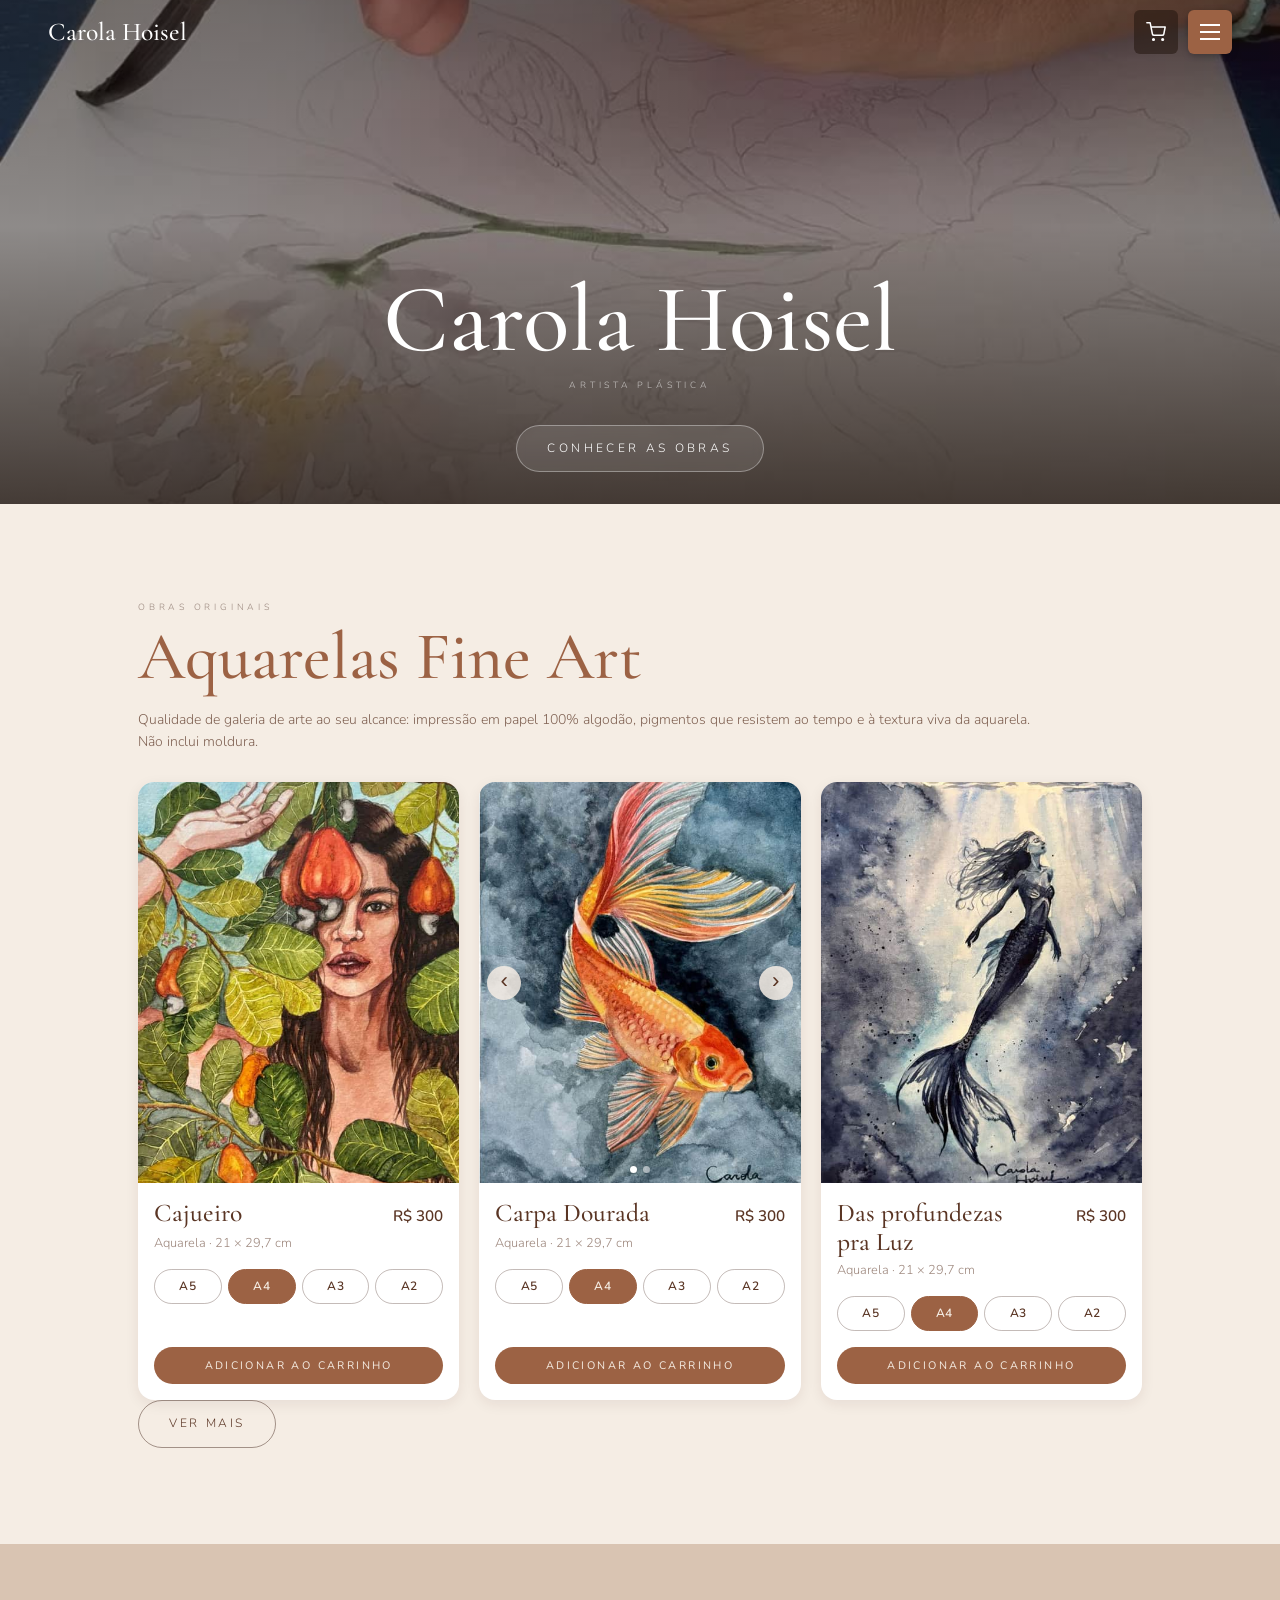
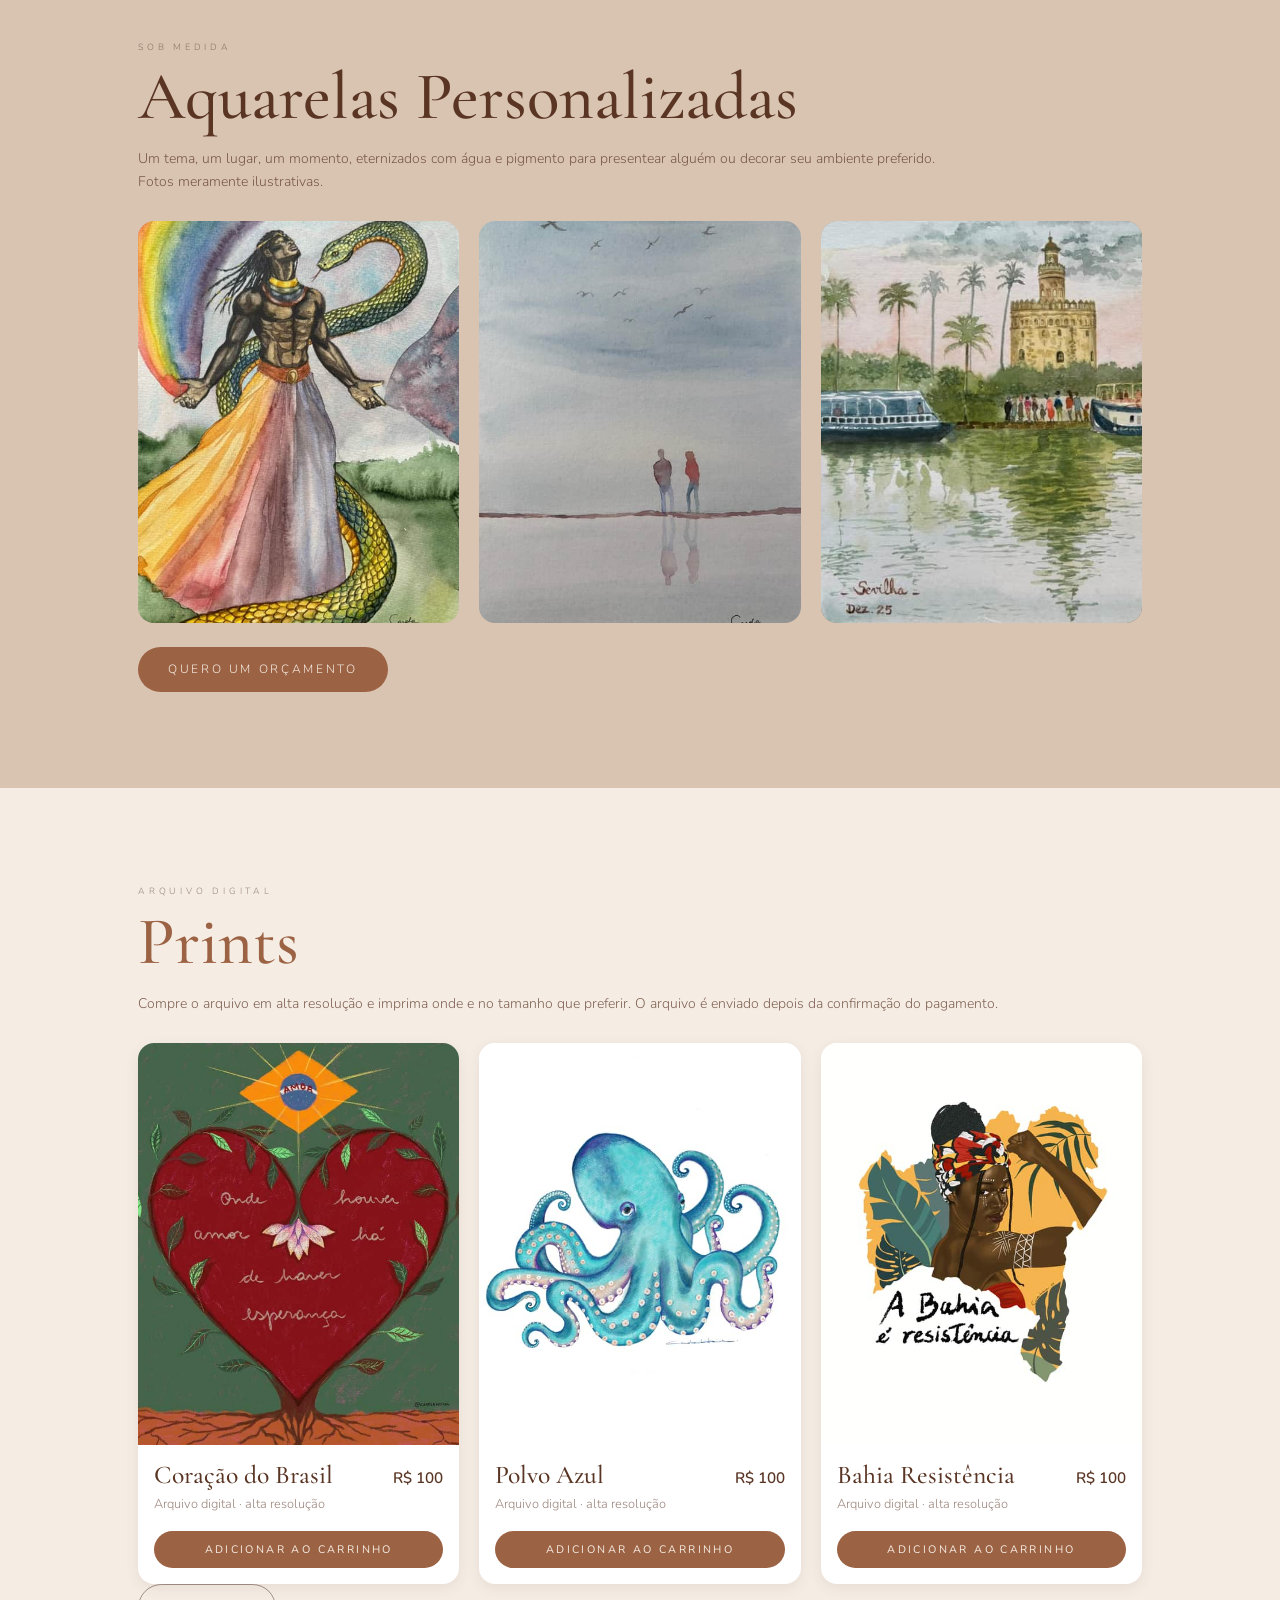
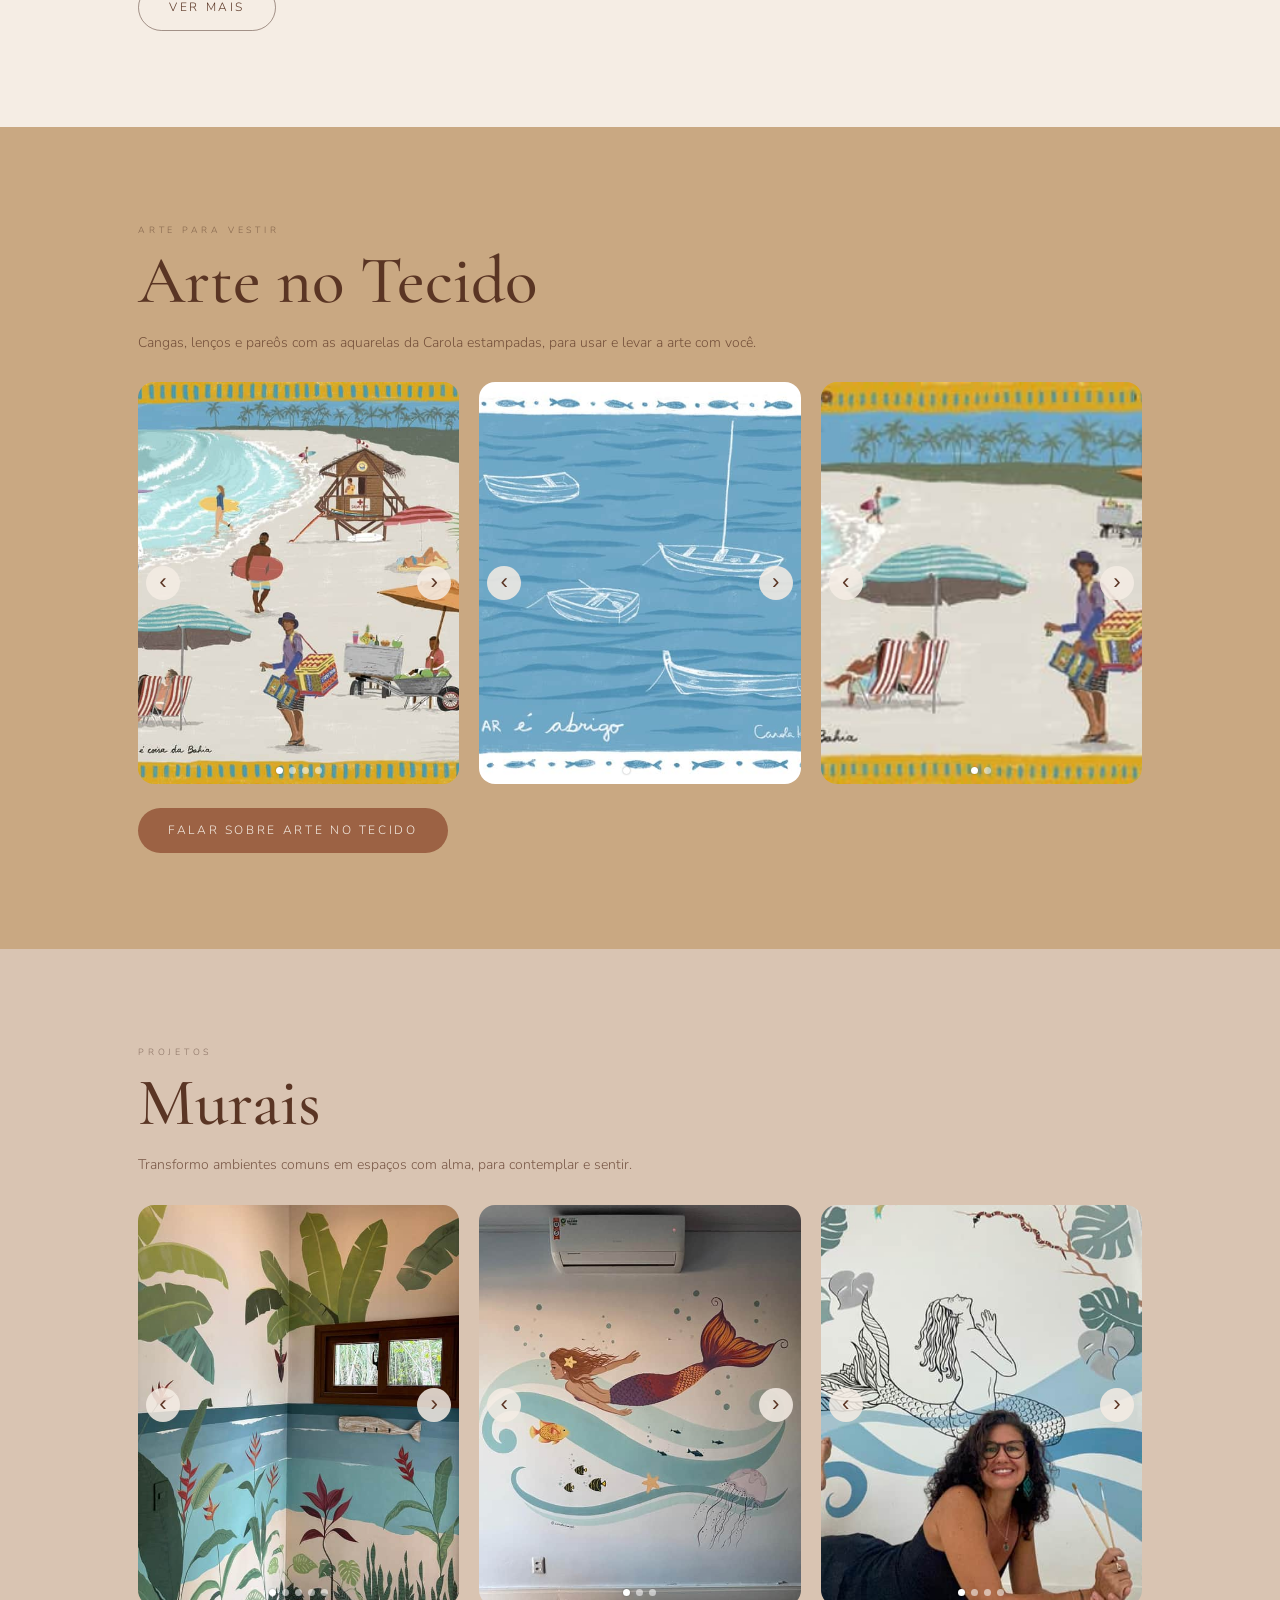
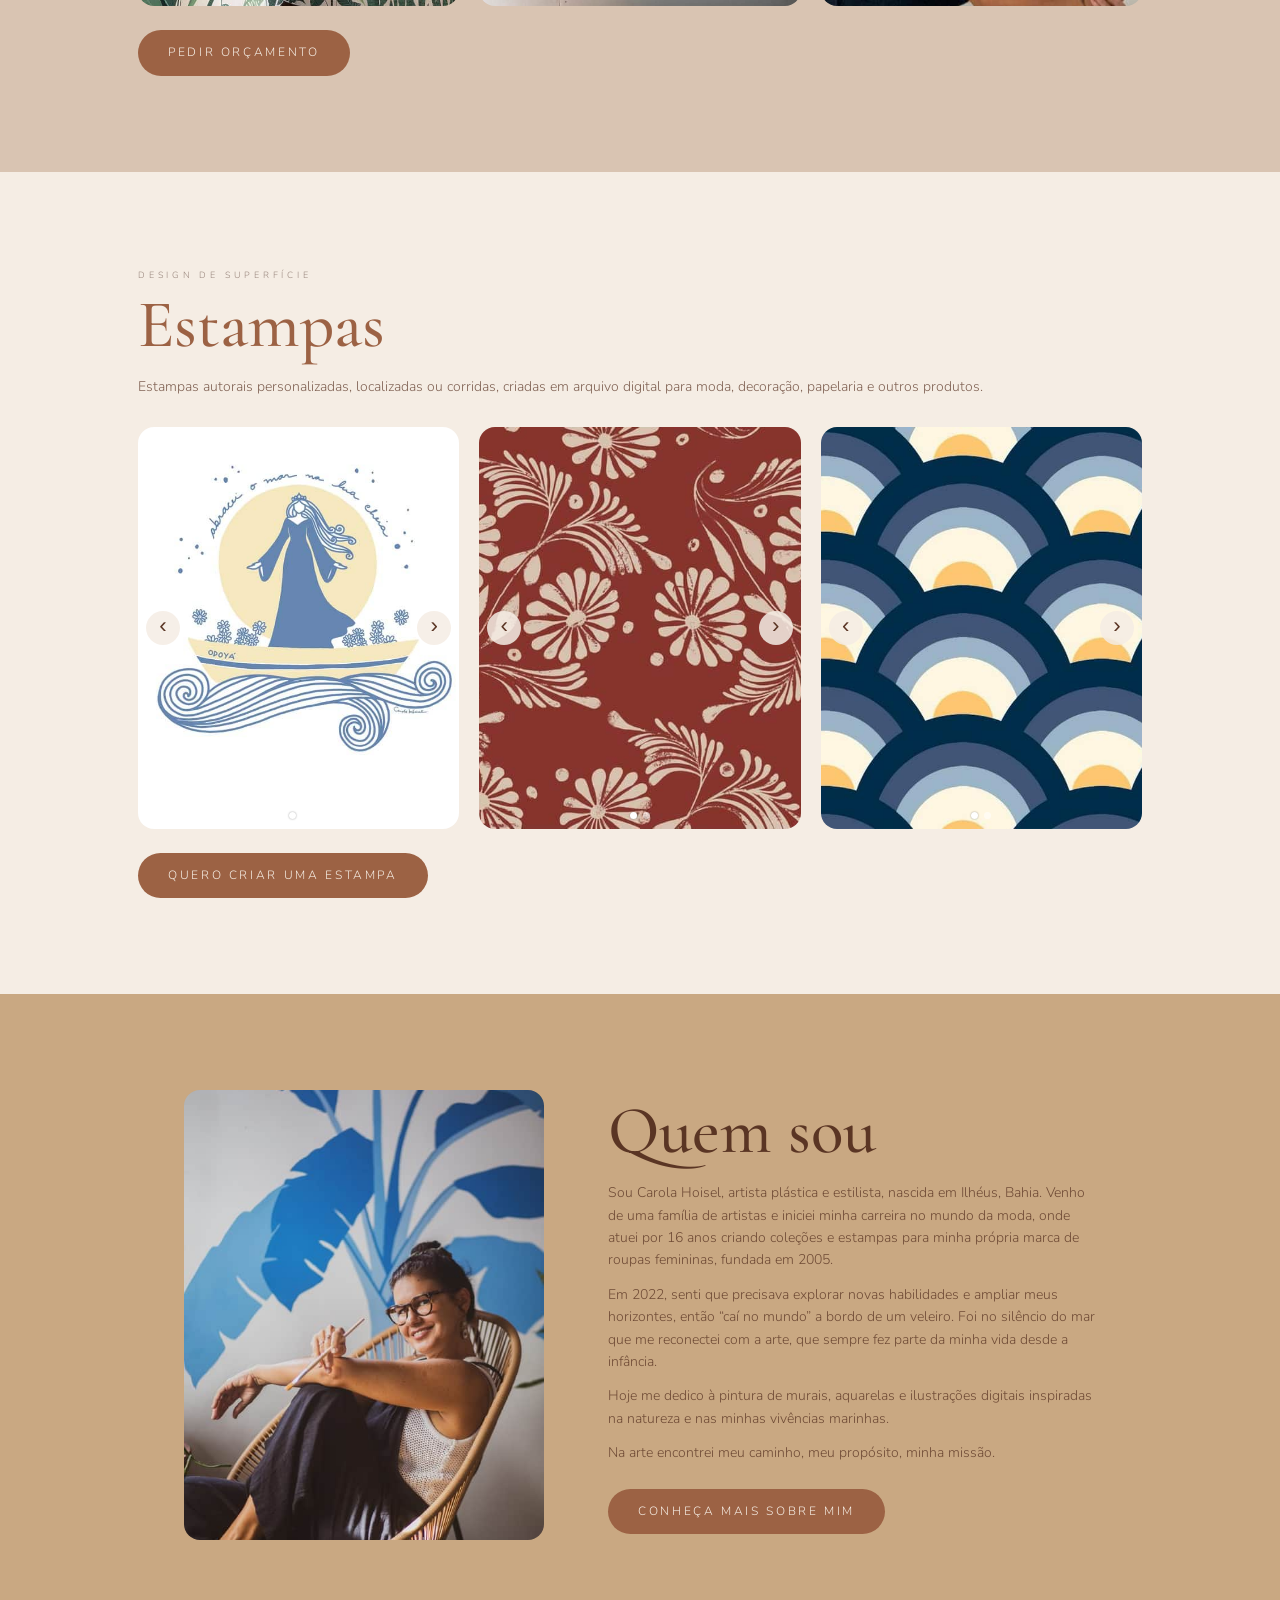
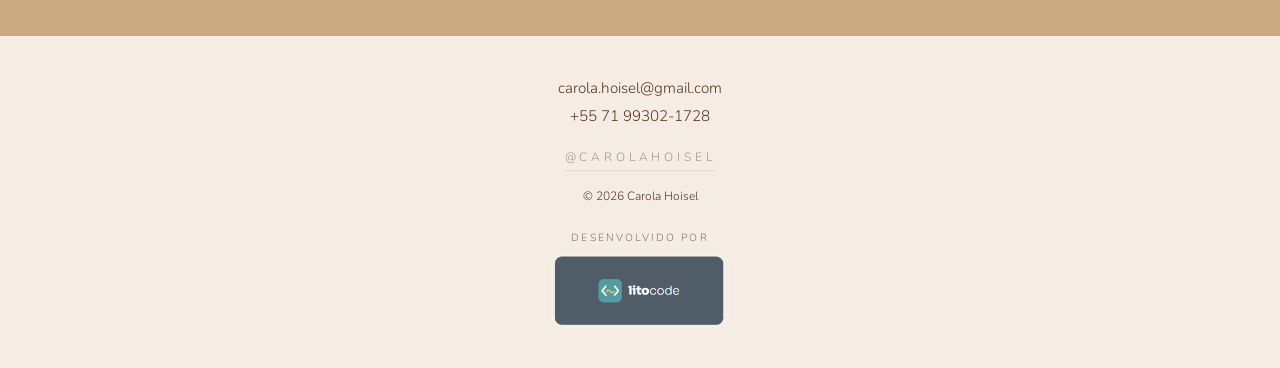
==== commit 294b5e42: "Seção Arte no Tecido com cangas e pareôs em carrosséis Co-Authored-By: Claude Sonnet 5.5 <noreply@an" ====
--- a/index.html
+++ b/index.html
@@ -11,7 +11,7 @@
   <link
     href="https://fonts.googleapis.com/css2?family=Cormorant+Garamond:wght@400;500;600&family=Nunito:wght@300;400;600&display=swap"
     rel="stylesheet">
-  <link rel="stylesheet" href="styles.css?v=101">
+  <link rel="stylesheet" href="styles.css?v=104">
 </head>
 
 <body id="topo">
@@ -40,7 +40,7 @@
           <li><a href="colecao.html?c=fine-art">Aquarelas Fine Art</a></li>
           <li><a href="orcamento.html">Aquarelas Personalizadas</a></li>
           <li><a href="colecao.html?c=prints">Prints</a></li>
-          <li><a href="colecao.html?c=tecido">Arte no Tecido</a></li>
+          <li><a href="#tecido">Arte no Tecido</a></li>
           <li><a href="#murais">Murais</a></li>
           <li><a href="#estampas">Estampas</a></li>
           <li><a href="#quem-sou">Quem sou</a></li>
@@ -108,8 +108,8 @@
       <h2>Arte no Tecido</h2>
       <p>Cangas, lenços e pareôs com as aquarelas da Carola estampadas, para usar e levar a arte com você.</p>
     </div>
-    <div class="shop" data-cat="tecido" data-limit="3"></div>
-    <div class="sec-cta reveal"><a class="pill pill-outline" href="colecao.html?c=tecido">Ver mais</a></div>
+    <div class="grid-gallery grid-3" data-count="3" data-colors="#8a9a86,#e3d2c0,#b07a6e"></div>
+    <div class="sec-cta reveal"><a class="pill pill-dark" data-wa="Olá, Carola! Tenho interesse na arte no tecido (cangas, lenços e pareôs).">Falar sobre arte no tecido</a></div>
   </section>
 
   <!-- MURAIS -->
@@ -219,7 +219,7 @@
   </aside>
 
   <script src="qrcode.js"></script>
-  <script src="script.js?v=101"></script>
+  <script src="script.js?v=104"></script>
 </body>
 
 </html>
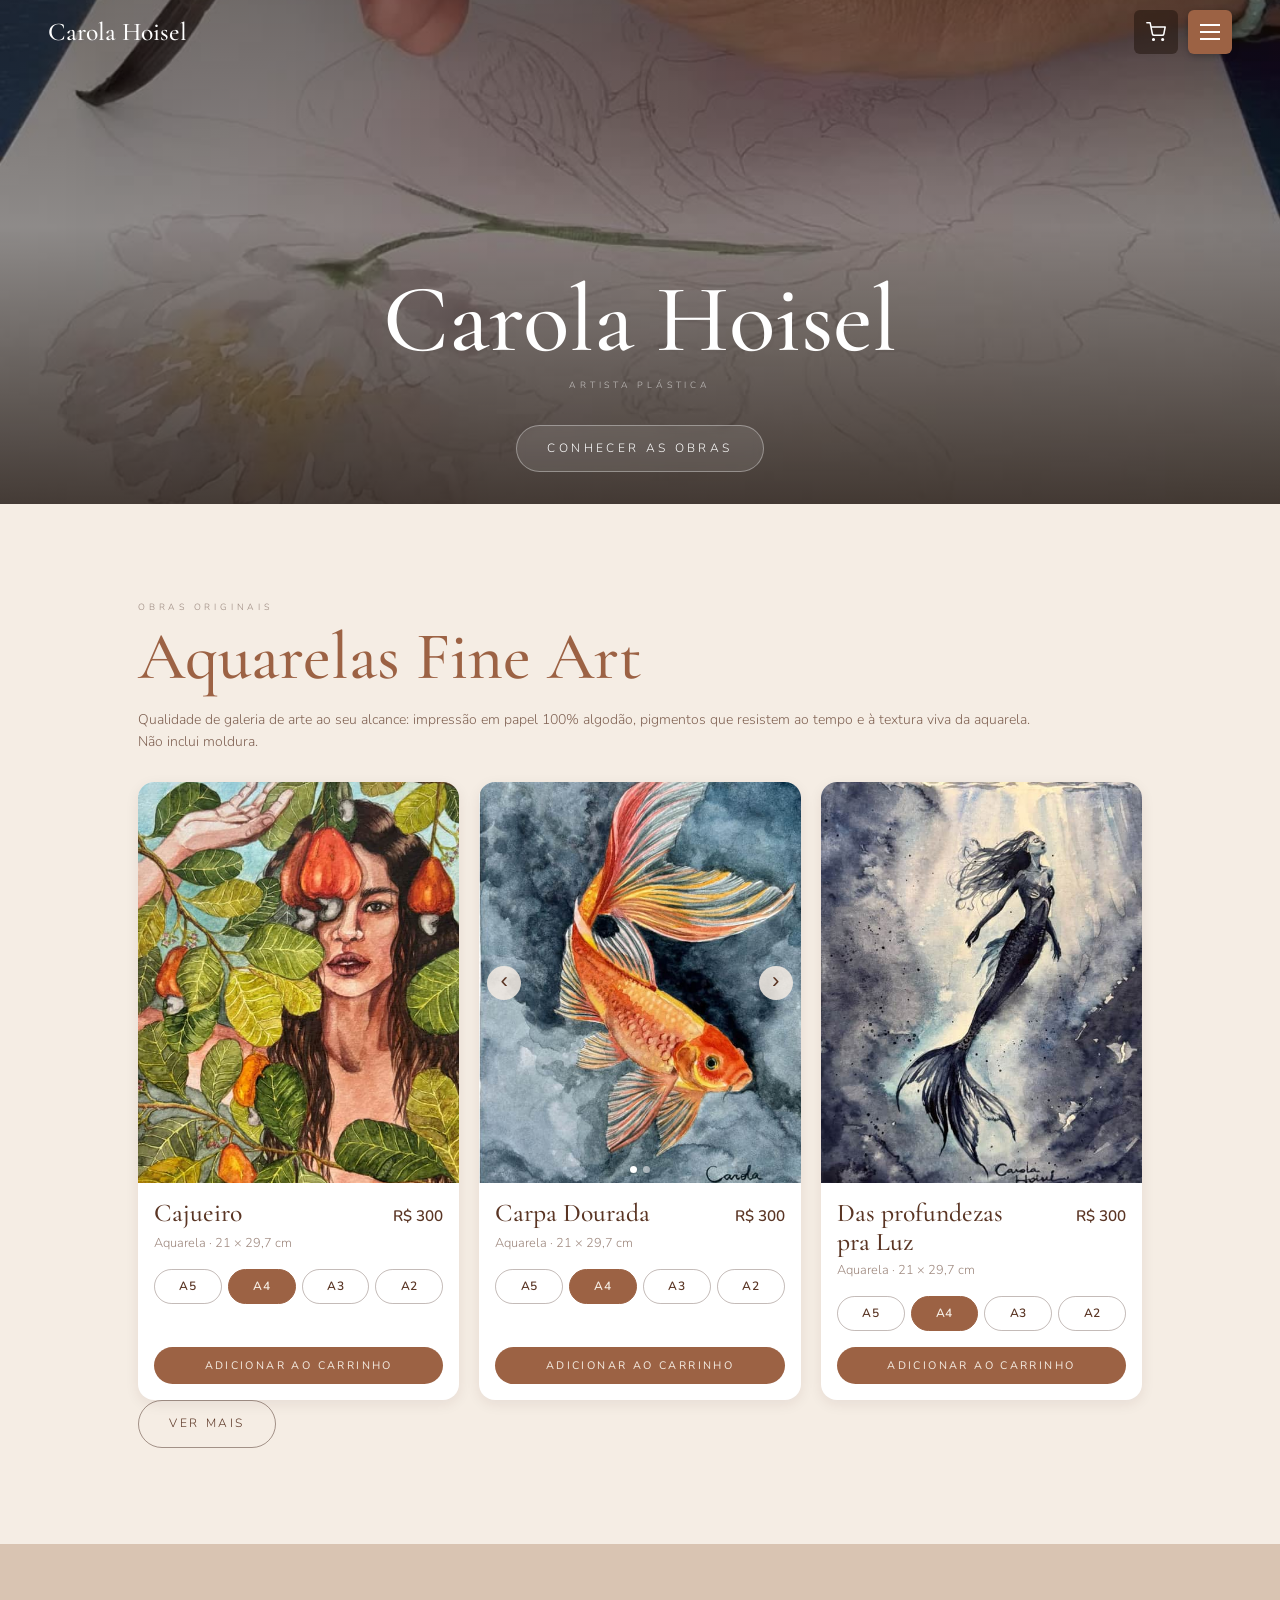
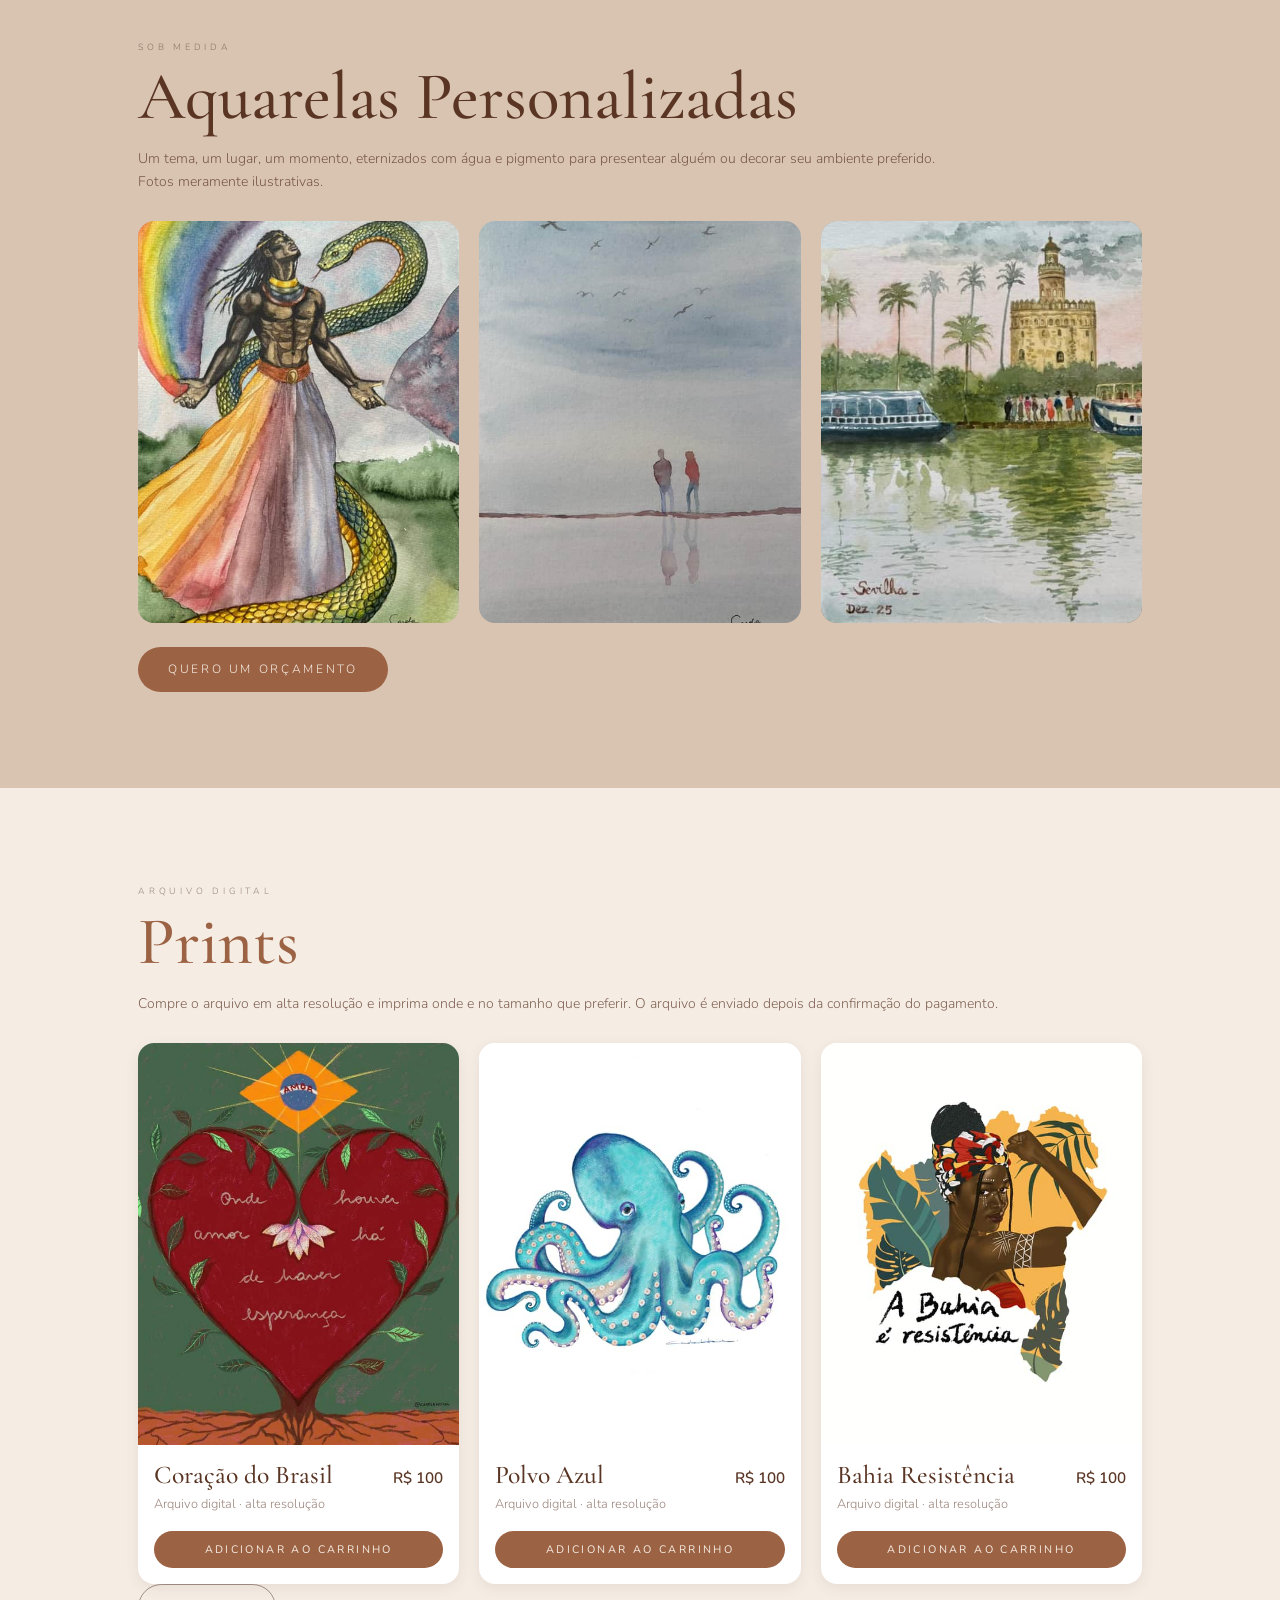
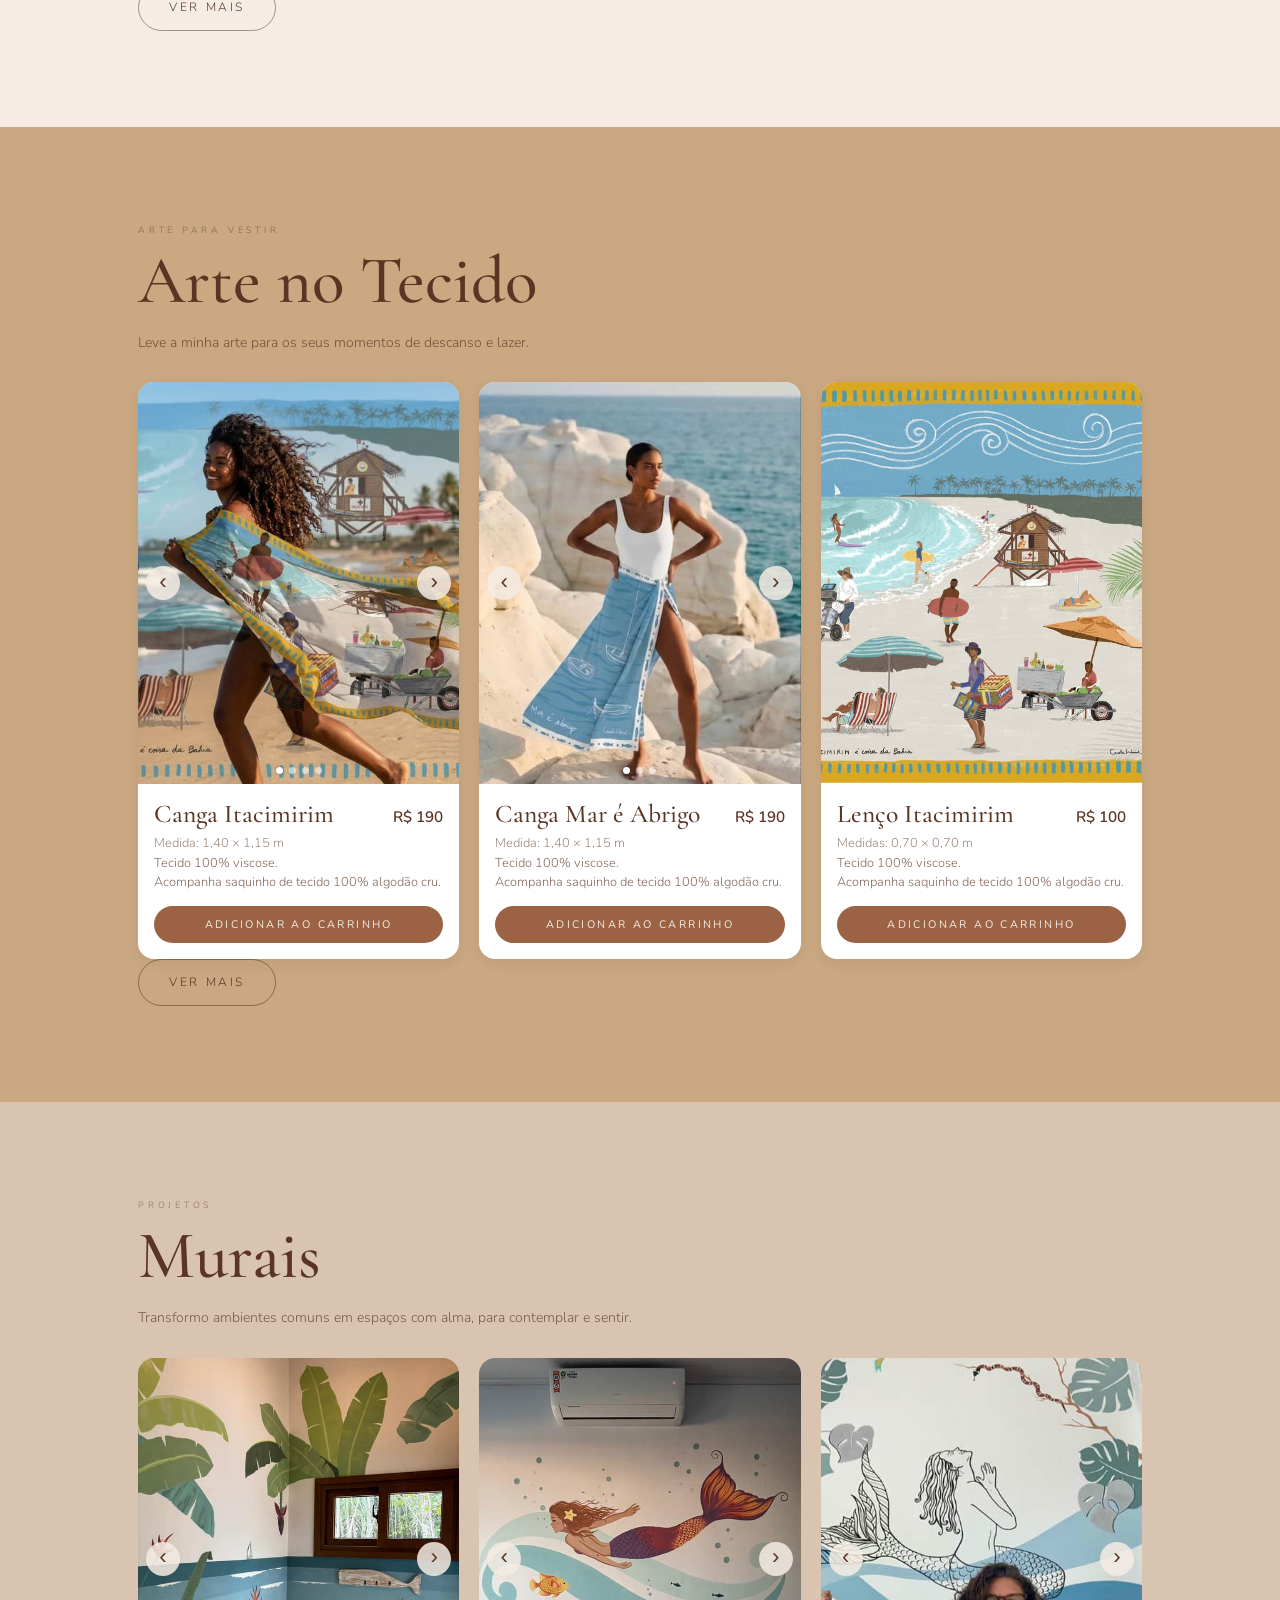
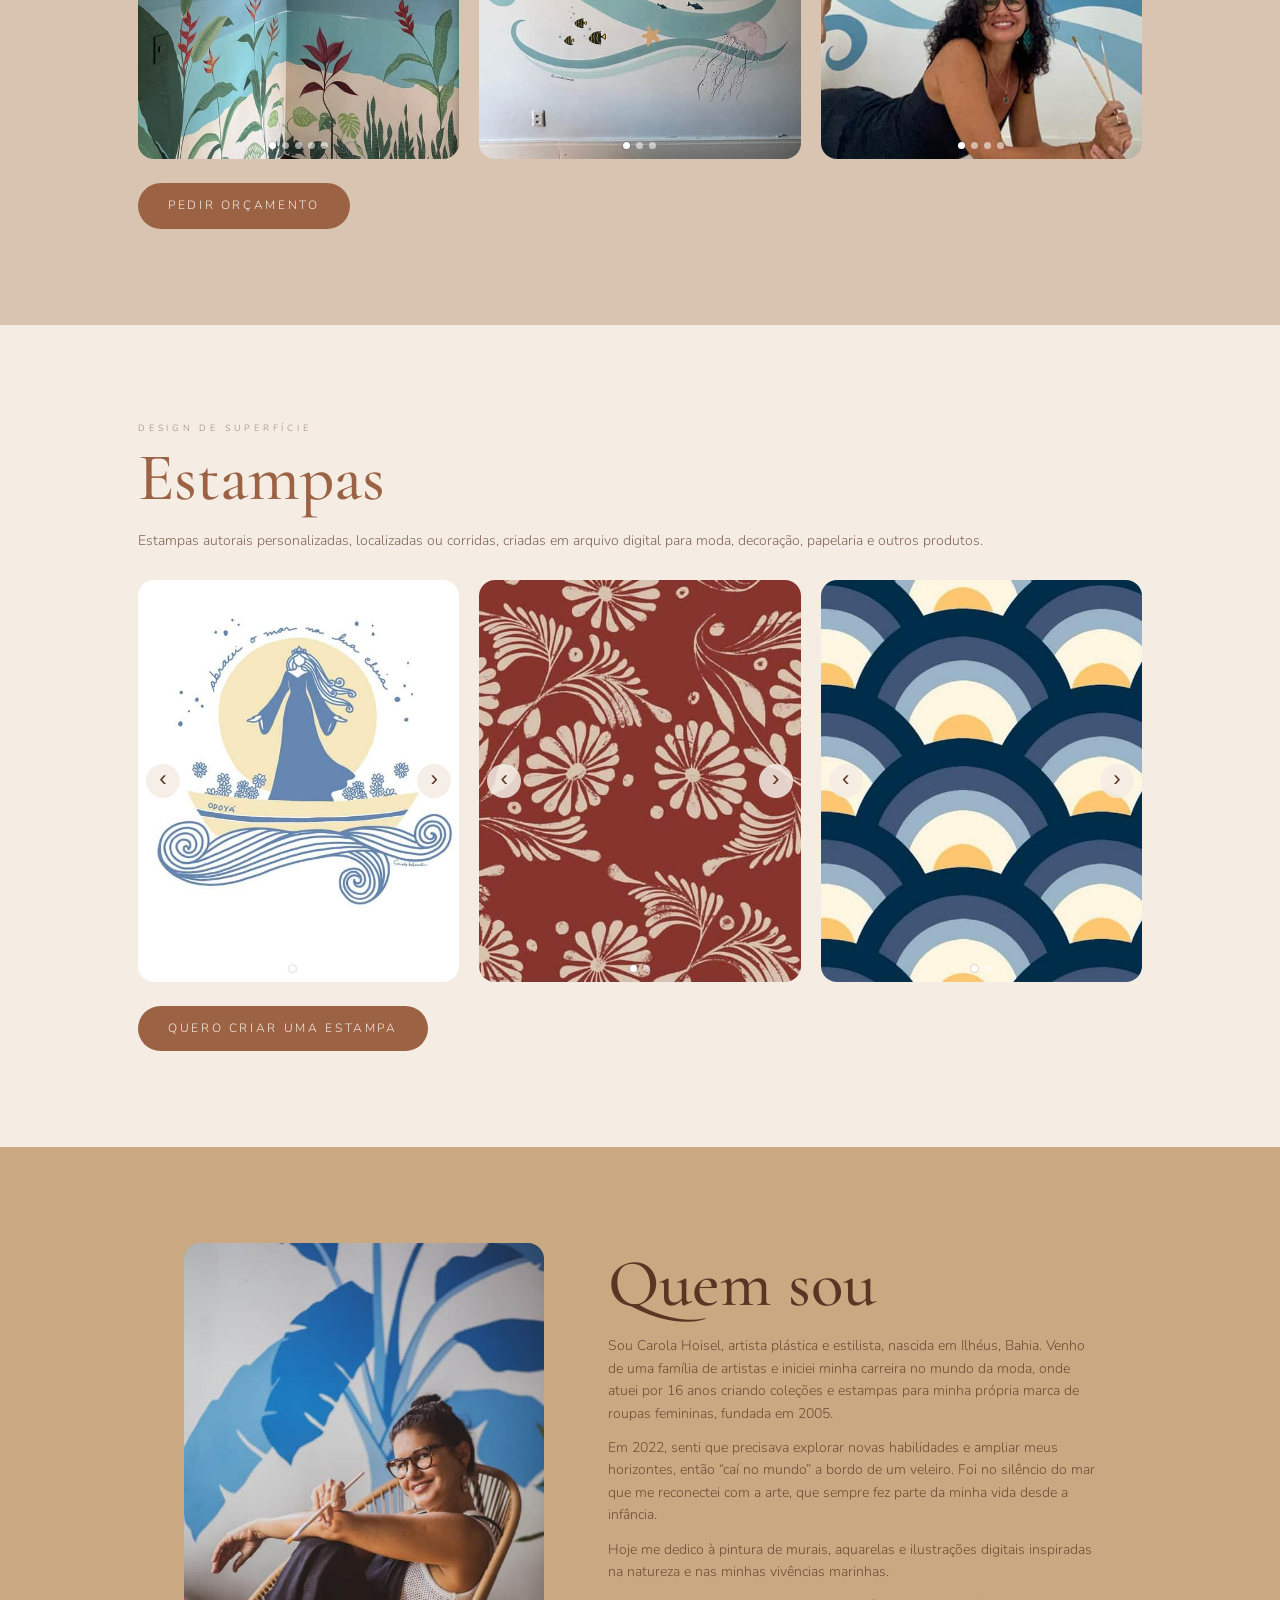
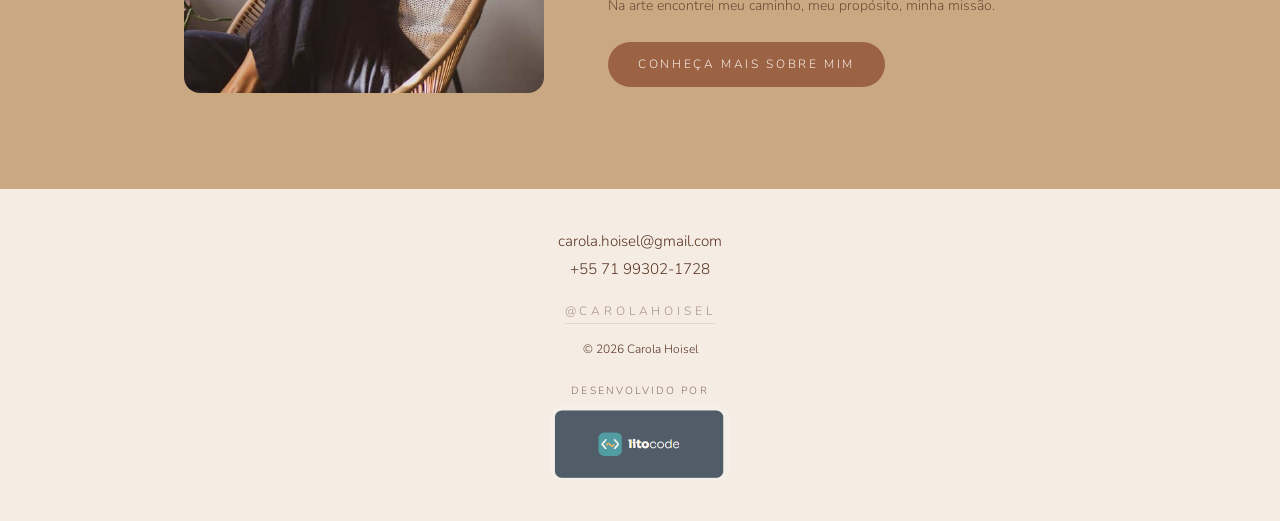
==== commit 7115ed03: "Arte no Tecido como loja (cangas, lenços e pareôs) e novo texto de Sobre Co-Authored-By: Claude Sonn" ====
--- a/index.html
+++ b/index.html
@@ -11,7 +11,7 @@
   <link
     href="https://fonts.googleapis.com/css2?family=Cormorant+Garamond:wght@400;500;600&family=Nunito:wght@300;400;600&display=swap"
     rel="stylesheet">
-  <link rel="stylesheet" href="styles.css?v=104">
+  <link rel="stylesheet" href="styles.css?v=126">
 </head>
 
 <body id="topo">
@@ -40,7 +40,7 @@
           <li><a href="colecao.html?c=fine-art">Aquarelas Fine Art</a></li>
           <li><a href="orcamento.html">Aquarelas Personalizadas</a></li>
           <li><a href="colecao.html?c=prints">Prints</a></li>
-          <li><a href="#tecido">Arte no Tecido</a></li>
+          <li><a href="colecao.html?c=tecido">Arte no Tecido</a></li>
           <li><a href="#murais">Murais</a></li>
           <li><a href="#estampas">Estampas</a></li>
           <li><a href="#quem-sou">Quem sou</a></li>
@@ -106,10 +106,10 @@
     <div class="sec-text reveal">
       <p class="eyebrow">arte para vestir</p>
       <h2>Arte no Tecido</h2>
-      <p>Cangas, lenços e pareôs com as aquarelas da Carola estampadas, para usar e levar a arte com você.</p>
-    </div>
-    <div class="grid-gallery grid-3" data-count="3" data-colors="#8a9a86,#e3d2c0,#b07a6e"></div>
-    <div class="sec-cta reveal"><a class="pill pill-dark" data-wa="Olá, Carola! Tenho interesse na arte no tecido (cangas, lenços e pareôs).">Falar sobre arte no tecido</a></div>
+      <p>Leve a minha arte para os seus momentos de descanso e lazer.</p>
+    </div>
+    <div class="shop" data-cat="tecido" data-limit="3"></div>
+    <div class="sec-cta reveal"><a class="pill pill-outline" href="colecao.html?c=tecido">Ver mais</a></div>
   </section>
 
   <!-- MURAIS -->
@@ -219,7 +219,7 @@
   </aside>
 
   <script src="qrcode.js"></script>
-  <script src="script.js?v=104"></script>
+  <script src="script.js?v=126"></script>
 </body>
 
 </html>
--- a/styles.css
+++ b/styles.css
@@ -347,3 +347,15 @@
   .sobre-fotos { grid-template-columns: repeat(2, minmax(0, 360px)); justify-content: center; }
 }
 @media (max-width: 600px) { .linha-tempo li, .expo li { grid-template-columns: 1fr; gap: 4px; } }
+
+.product-desc { font-size: .8rem; line-height: 1.5; opacity: .75; margin: 2px 0 10px; }
+
+/* foto ajustada à largura do cartão: aparece inteira, sem cortar */
+.product-img.pela-largura { object-fit: contain; background: #fff; }
+
+/* medida e descrição ficam coladas, sem espaço entre elas */
+.product-tech.com-desc { margin-bottom: 0; }
+.product-tech.com-desc + .product-desc { margin-top: -4px; }
+
+/* texto acima das medidas, colado nelas */
+.product-desc.product-antes { margin: 0 0 -4px; }
